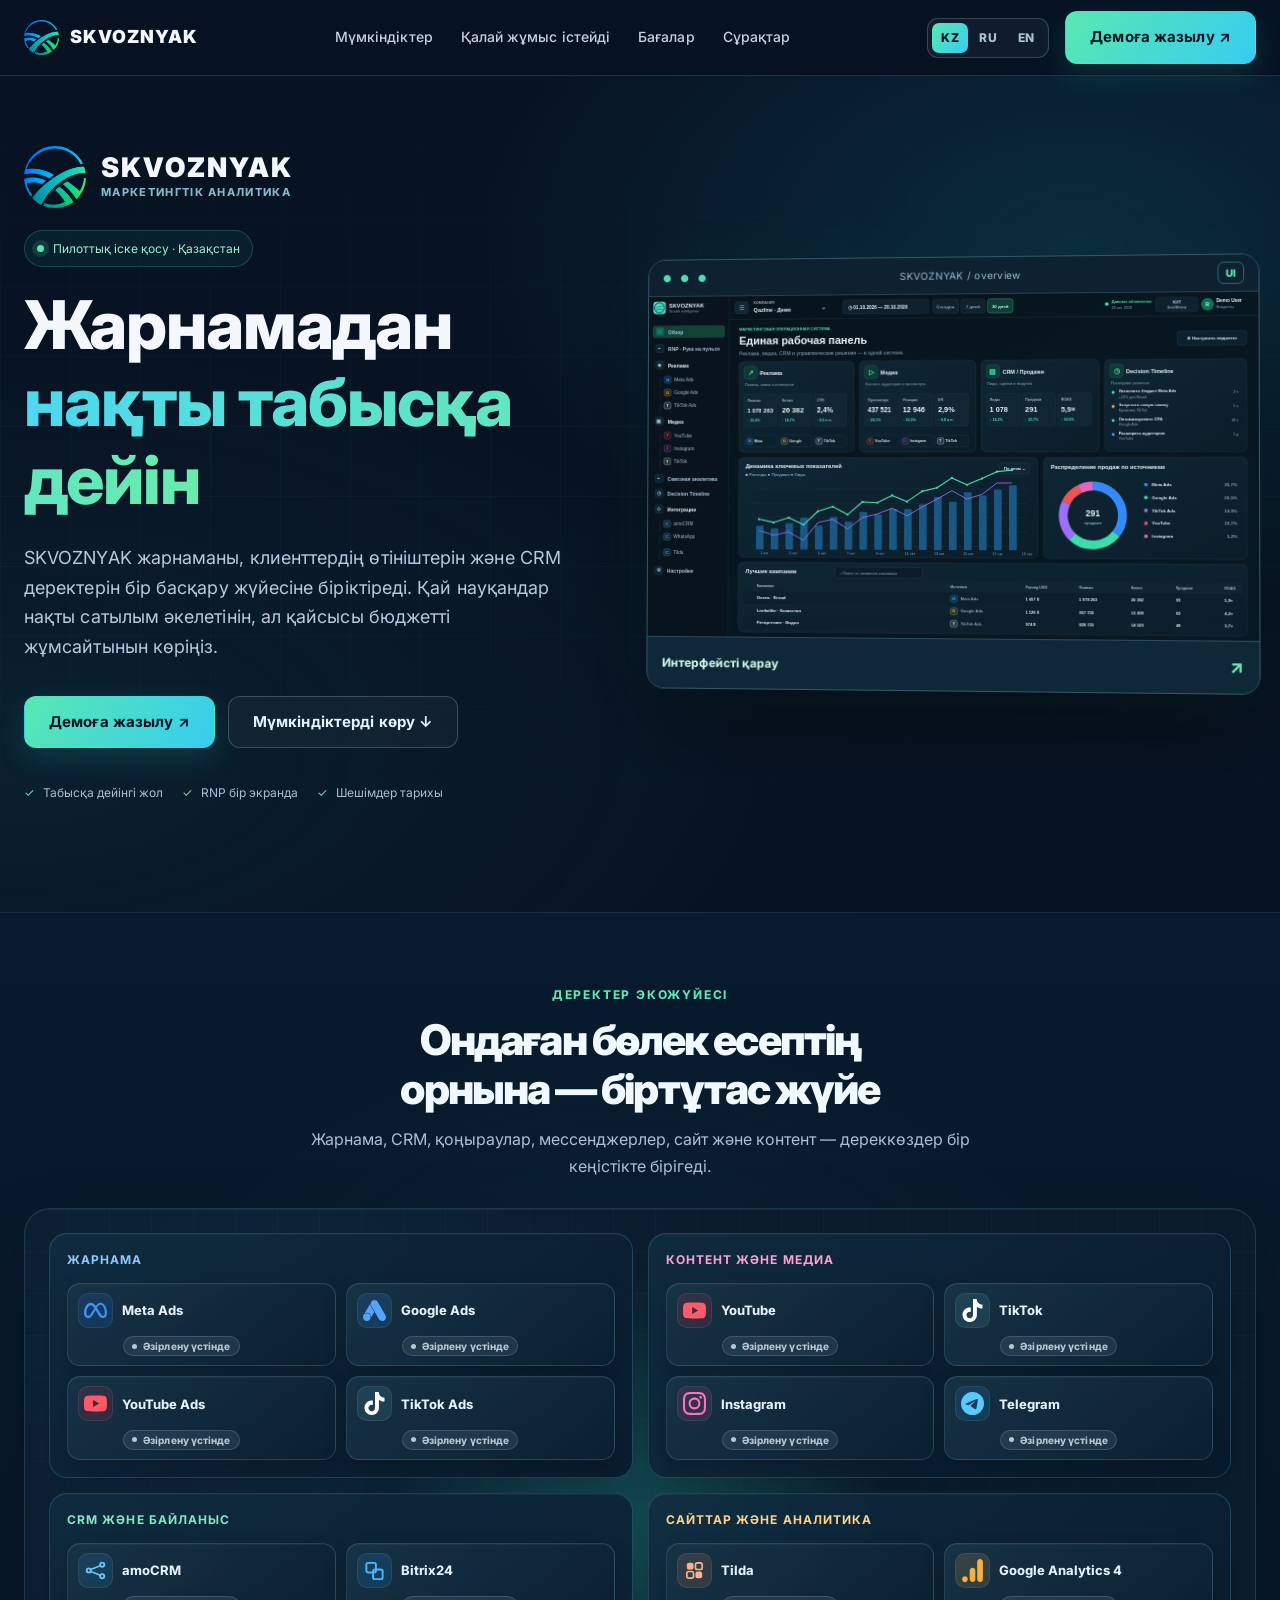
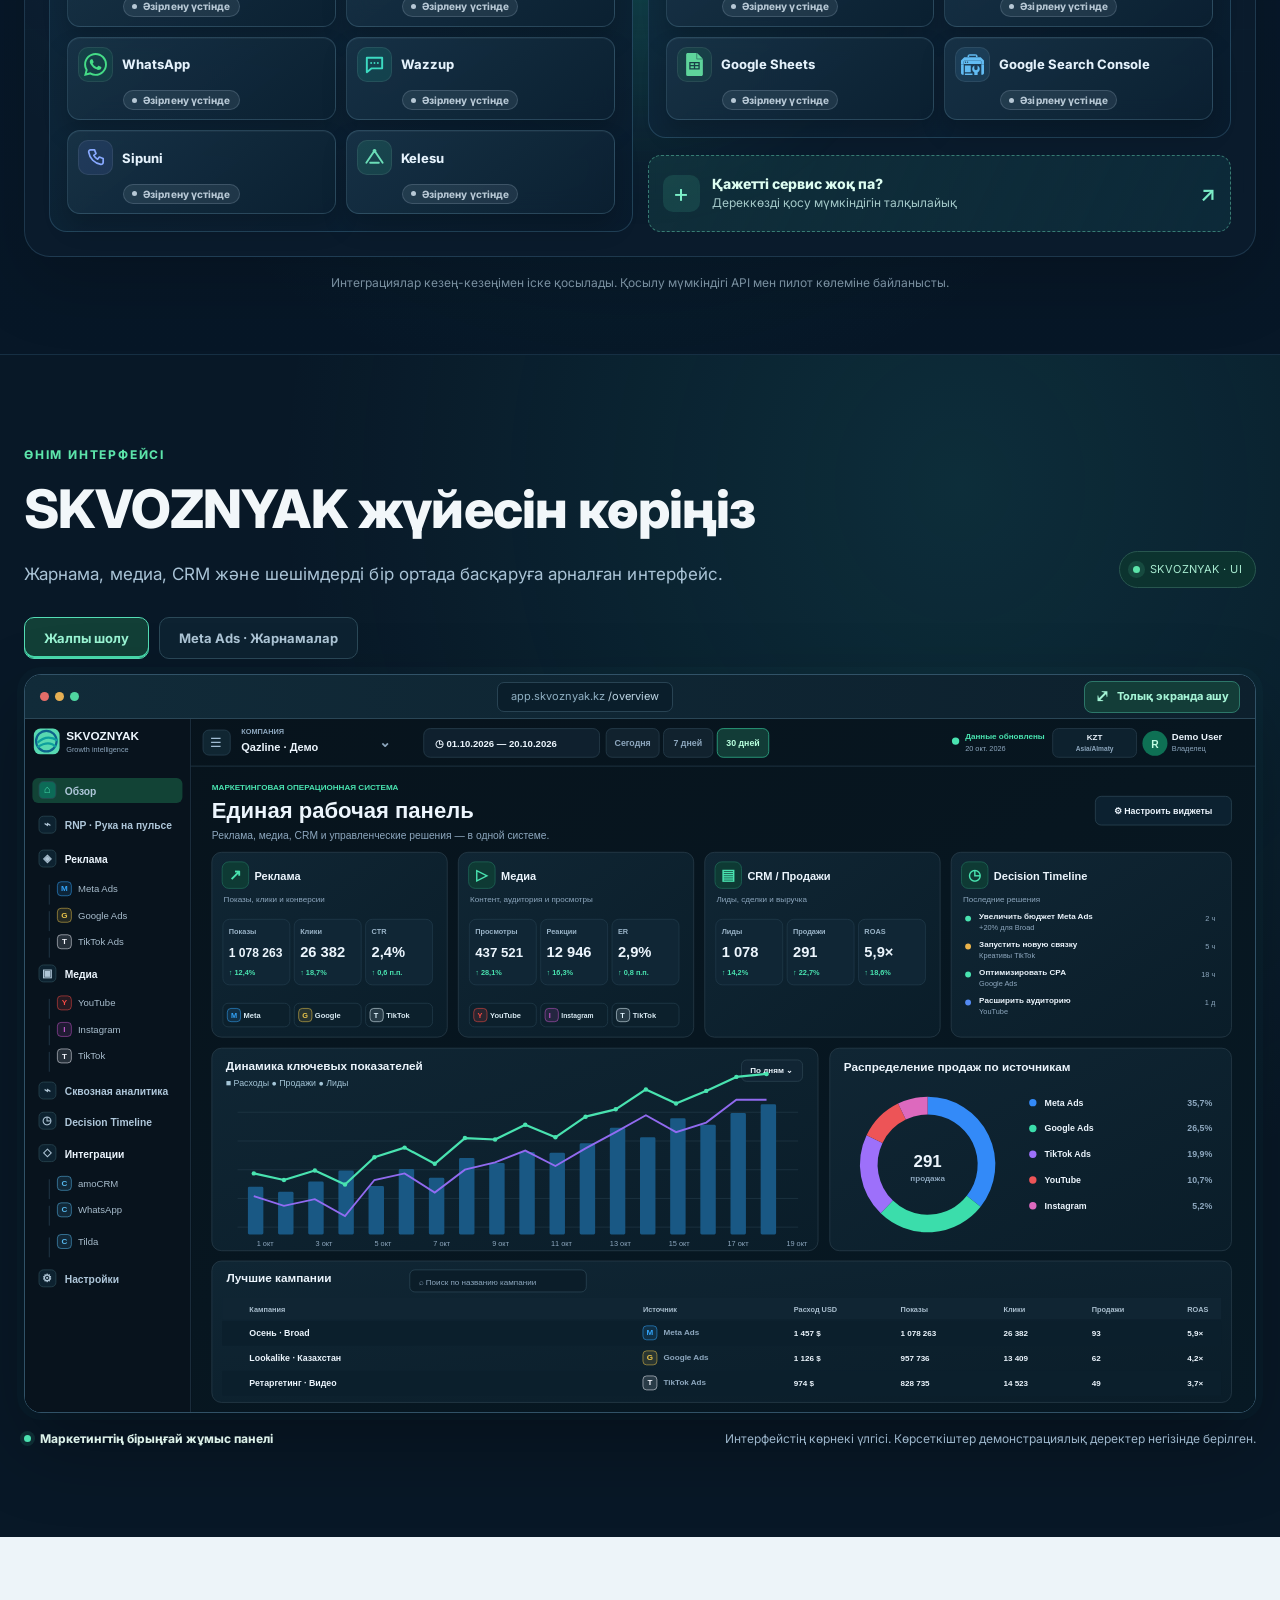
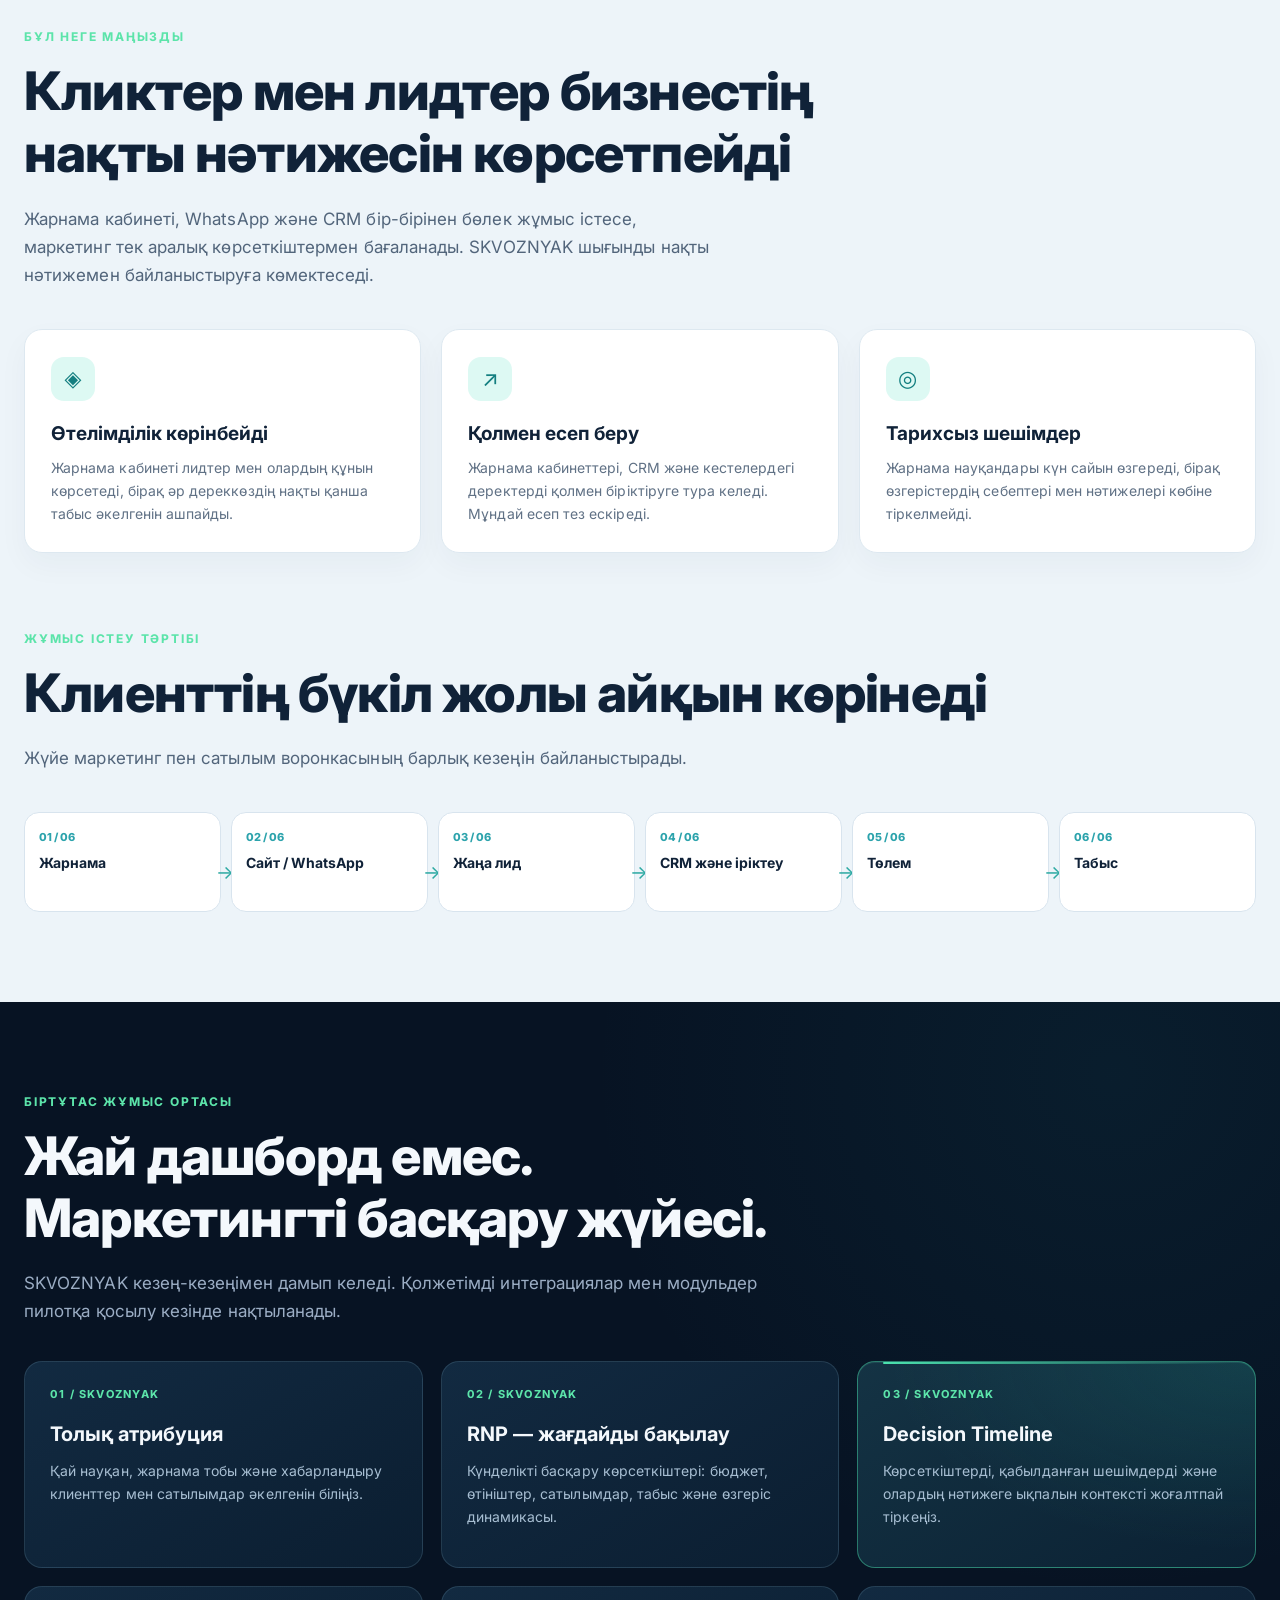
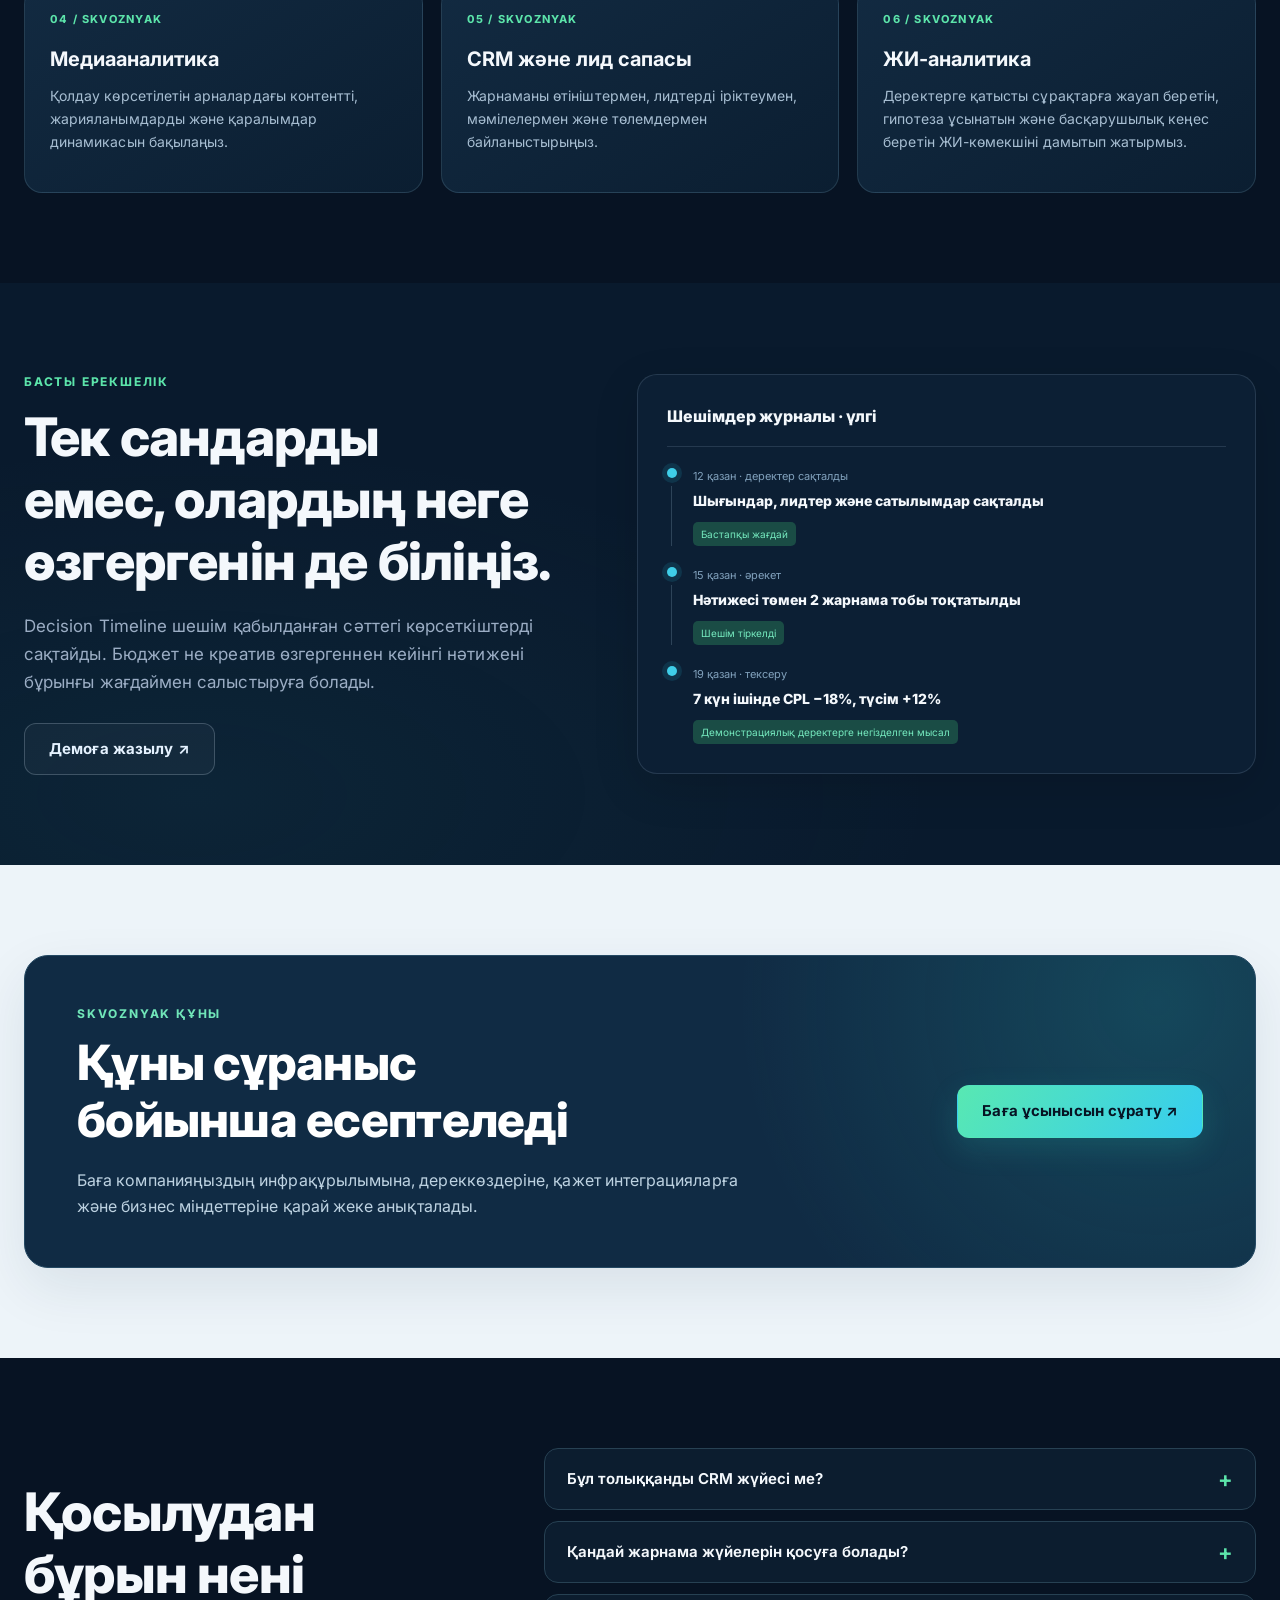
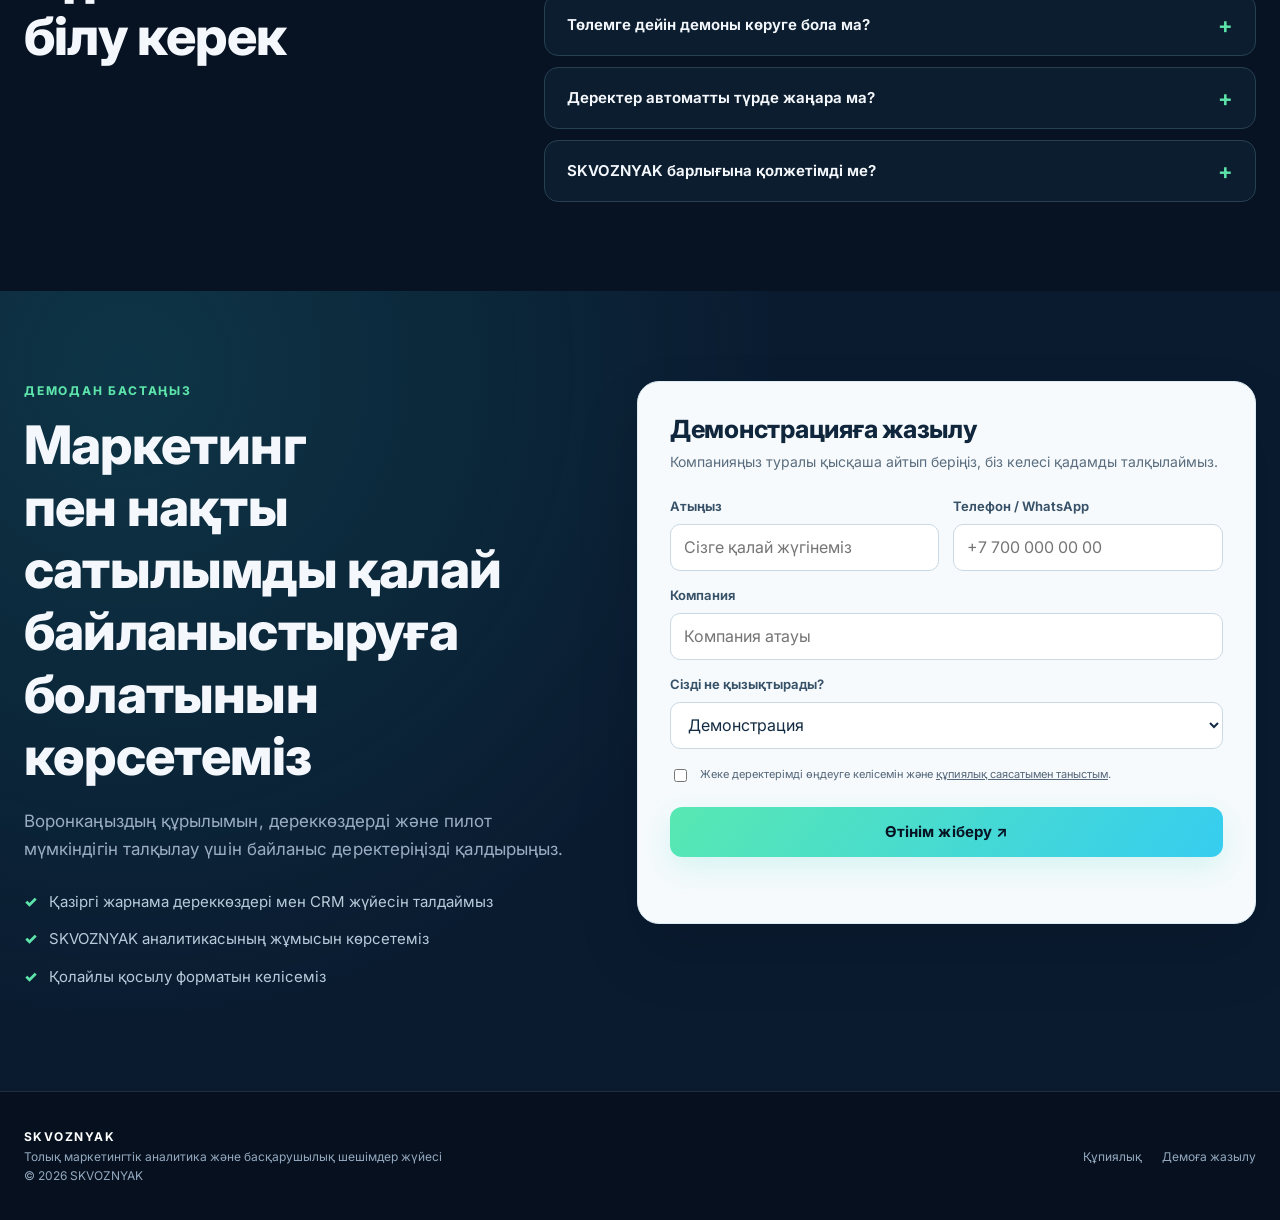
==== index.html @ aa612125 "fix: remove temporary pilot price placeholders" ====
<!doctype html>
<html lang="kk"><head><meta charset="utf-8"><meta name="viewport" content="width=device-width,initial-scale=1">
<meta name="theme-color" content="#071323"><meta name="description" content="SKVOZNYAK — жарнамадан нақты табысқа дейінгі толық маркетингтік аналитика, RNP және шешімдер тарихы."><meta name="robots" content="index,follow">
<title>SKVOZNYAK | Толық маркетингтік аналитика</title><link rel="canonical" href="https://skvoznyak.kz/">
<meta property="og:type" content="website"><meta property="og:title" content="SKVOZNYAK | Толық маркетингтік аналитика"><meta property="og:description" content="SKVOZNYAK — жарнамадан нақты табысқа дейінгі толық маркетингтік аналитика, RNP және шешімдер тарихы."><meta property="og:url" content="https://skvoznyak.kz/">
<meta property="og:image" content="https://skvoznyak.kz/assets/skvoznyak-logo.webp"><meta name="twitter:card" content="summary">
<link rel="alternate" hreflang="kk-KZ" href="https://skvoznyak.kz/"><link rel="alternate" hreflang="ru-KZ" href="https://skvoznyak.kz/ru/"><link rel="alternate" hreflang="en" href="https://skvoznyak.kz/en/"><link rel="alternate" hreflang="x-default" href="https://skvoznyak.kz/">
<link rel="icon" href="assets/favicon.svg" type="image/svg+xml"><link rel="stylesheet" href="assets/styles.css?v=20261022-site-audit-v1">
<link rel="stylesheet" href="assets/integrations.css?v=20261022-status-v1">

<script>if(/^(www\.)?skvoznyak\.com$/i.test(location.hostname)&&/^\/(?:index\.html)?$/.test(location.pathname)){location.replace("/en/"+location.search+location.hash)}</script>
</head><body>
<header class="topbar"><div class="container topbar-inner">
<a class="logo" href="/" aria-label="SKVOZNYAK"><span class="logo-mark" aria-hidden="true"></span><span>SKVOZNYAK</span></a>
<nav class="nav" id="site-nav" data-menu aria-label="Негізгі мәзір">
<a href="#features">Мүмкіндіктер</a><a href="#how">Қалай жұмыс істейді</a><a href="#pricing">Бағалар</a><a href="#faq">Сұрақтар</a>
</nav><div class="nav-right"><nav class="language-switch" aria-label="Тілді таңдау"><a class="locale-link is-active" href="https://skvoznyak.kz/" lang="kk" hreflang="kk" aria-current="page">KZ</a><a class="locale-link" href="https://skvoznyak.kz/ru/" lang="ru" hreflang="ru">RU</a><a class="locale-link" href="https://skvoznyak.kz/en/" lang="en" hreflang="en">EN</a></nav>
<a href="#contact" class="button button-primary">Демоға жазылу ↗</a>
<button class="mobile-menu-btn" data-menu-button aria-label="Menu" aria-expanded="false" aria-controls="site-nav">☰</button></div></div></header>
<main>
<section class="hero"><div class="container hero-grid">
<div><div class="hero-identity" aria-label="SKVOZNYAK"><span class="logo-mark hero-identity-mark" aria-hidden="true"></span><div class="hero-identity-copy"><span class="hero-identity-name">SKVOZNYAK</span><span class="hero-identity-subtitle">Маркетингтік аналитика</span></div></div><div class="hero-chip"><span class="pulse"></span>Пилоттық іске қосу · Қазақстан</div><h1>Жарнамадан<br><span class="gradient-text">нақты табысқа дейін</span></h1><p class="hero-desc">SKVOZNYAK жарнаманы, клиенттердің өтініштерін және CRM деректерін бір басқару жүйесіне біріктіреді. Қай науқандар нақты сатылым әкелетінін, ал қайсысы бюджетті жұмсайтынын көріңіз.</p>
<div class="hero-actions"><a href="#contact" class="button button-primary">Демоға жазылу ↗</a><a href="#features" class="button button-outline">Мүмкіндіктерді көру ↓</a></div>
<div class="hero-bullets"><span>Табысқа дейінгі жол</span><span>RNP бір экранда</span><span>Шешімдер тарихы</span></div><a class="hero-mobile-screen-link" href="#screens">Интерфейсті көру <span aria-hidden="true">↗</span></a></div>
<a class="hero-product-preview" href="#screens" aria-label="Интерфейсті қарау"><div class="hero-preview-top"><span class="hero-preview-dots" aria-hidden="true">● ● ●</span><span>SKVOZNYAK / overview</span><span class="hero-preview-badge">UI</span></div><img src="assets/showcase-overview.svg?v=20261021-header-spacing-3" alt="SKVOZNYAK — маркетинг аналитикасының жалпы шолу экраны" width="1672" height="941" decoding="async" fetchpriority="high"><div class="hero-preview-link">Интерфейсті қарау <span aria-hidden="true">↗</span></div></a></div></section>
<section class="integrations-section" aria-labelledby="integration-title">
<div class="container">
  <div class="integrations-heading"><div class="eyebrow">ДЕРЕКТЕР ЭКОЖҮЙЕСІ</div><h2 id="integration-title">Ондаған бөлек есептің орнына — біртұтас жүйе</h2><p>Жарнама, CRM, қоңыраулар, мессенджерлер, сайт және контент — дереккөздер бір кеңістікте бірігеді.</p></div>
  <div class="integrations-scene integrations-scene--grouped" data-integrations-scene>
    <div class="integrations-glow" aria-hidden="true"></div>
    
    <div class="integration-groups">
      <div class="integration-group" data-integration-group>
        <div class="integration-group__head"><h3>Жарнама</h3></div>
        <div class="integration-group__grid"><div class="integration-chip integration-chip--meta" data-integration-item><div class="integration-chip__inner"><span class="integration-chip__badge" aria-hidden="true"><svg class="integration-icon" viewBox="0 0 24 24" aria-hidden="true" focusable="false"><use href="/assets/integration-icons.svg#meta"></use></svg></span><span class="integration-chip__name">Meta Ads</span></div></div>
<div class="integration-chip integration-chip--googleads" data-integration-item><div class="integration-chip__inner"><span class="integration-chip__badge" aria-hidden="true"><svg class="integration-icon" viewBox="0 0 24 24" aria-hidden="true" focusable="false"><use href="/assets/integration-icons.svg#googleads"></use></svg></span><span class="integration-chip__name">Google Ads</span></div></div>
<div class="integration-chip integration-chip--youtubeads" data-integration-item><div class="integration-chip__inner"><span class="integration-chip__badge" aria-hidden="true"><svg class="integration-icon" viewBox="0 0 24 24" aria-hidden="true" focusable="false"><use href="/assets/integration-icons.svg#youtube"></use></svg></span><span class="integration-chip__name">YouTube Ads</span></div></div>
<div class="integration-chip integration-chip--tiktokads" data-integration-item><div class="integration-chip__inner"><span class="integration-chip__badge" aria-hidden="true"><svg class="integration-icon" viewBox="0 0 24 24" aria-hidden="true" focusable="false"><use href="/assets/integration-icons.svg#tiktok"></use></svg></span><span class="integration-chip__name">TikTok Ads</span></div></div></div>
      </div>
      <div class="integration-group" data-integration-group>
        <div class="integration-group__head"><h3>Контент және медиа</h3></div>
        <div class="integration-group__grid"><div class="integration-chip integration-chip--youtube" data-integration-item><div class="integration-chip__inner"><span class="integration-chip__badge" aria-hidden="true"><svg class="integration-icon" viewBox="0 0 24 24" aria-hidden="true" focusable="false"><use href="/assets/integration-icons.svg#youtube"></use></svg></span><span class="integration-chip__name">YouTube</span></div></div>
<div class="integration-chip integration-chip--tiktok" data-integration-item><div class="integration-chip__inner"><span class="integration-chip__badge" aria-hidden="true"><svg class="integration-icon" viewBox="0 0 24 24" aria-hidden="true" focusable="false"><use href="/assets/integration-icons.svg#tiktok"></use></svg></span><span class="integration-chip__name">TikTok</span></div></div>
<div class="integration-chip integration-chip--instagram" data-integration-item><div class="integration-chip__inner"><span class="integration-chip__badge" aria-hidden="true"><svg class="integration-icon" viewBox="0 0 24 24" aria-hidden="true" focusable="false"><use href="/assets/integration-icons.svg#instagram"></use></svg></span><span class="integration-chip__name">Instagram</span></div></div>
<div class="integration-chip integration-chip--telegram" data-integration-item><div class="integration-chip__inner"><span class="integration-chip__badge" aria-hidden="true"><svg class="integration-icon" viewBox="0 0 24 24" aria-hidden="true" focusable="false"><use href="/assets/integration-icons.svg#telegram"></use></svg></span><span class="integration-chip__name">Telegram</span></div></div></div>
      </div>
      <div class="integration-group" data-integration-group>
        <div class="integration-group__head"><h3>CRM және байланыс</h3></div>
        <div class="integration-group__grid"><div class="integration-chip integration-chip--amocrm" data-integration-item><div class="integration-chip__inner"><span class="integration-chip__badge" aria-hidden="true"><svg class="integration-icon integration-icon--generic" viewBox="0 0 24 24" aria-hidden="true" focusable="false"><circle cx="5" cy="12" r="2.2" stroke="currentColor" stroke-width="2"/><circle cx="19" cy="6" r="2.2" stroke="currentColor" stroke-width="2"/><circle cx="19" cy="18" r="2.2" stroke="currentColor" stroke-width="2"/><path d="M7 11L17 7 M7 13L17 17" stroke="currentColor" stroke-width="1.8"/></svg></span><span class="integration-chip__name">amoCRM</span></div></div>
<div class="integration-chip integration-chip--bitrix24" data-integration-item><div class="integration-chip__inner"><span class="integration-chip__badge" aria-hidden="true"><svg class="integration-icon integration-icon--generic" viewBox="0 0 24 24" aria-hidden="true" focusable="false"><rect x="3.5" y="4" width="10" height="10" rx="2" stroke="currentColor" stroke-width="2"/><rect x="10.5" y="11" width="10" height="10" rx="2" stroke="currentColor" stroke-width="2"/></svg></span><span class="integration-chip__name">Bitrix24</span></div></div>
<div class="integration-chip integration-chip--whatsapp" data-integration-item><div class="integration-chip__inner"><span class="integration-chip__badge" aria-hidden="true"><svg class="integration-icon" viewBox="0 0 24 24" aria-hidden="true" focusable="false"><use href="/assets/integration-icons.svg#whatsapp"></use></svg></span><span class="integration-chip__name">WhatsApp</span></div></div>
<div class="integration-chip integration-chip--wazzup" data-integration-item><div class="integration-chip__inner"><span class="integration-chip__badge" aria-hidden="true"><svg class="integration-icon integration-icon--generic" viewBox="0 0 24 24" aria-hidden="true" focusable="false"><path d="M4 5h16v11H9l-5 4v-4z" stroke="currentColor" stroke-width="2" stroke-linejoin="round"/><circle cx="8.5" cy="10.5" r="1" fill="currentColor"/><circle cx="12" cy="10.5" r="1" fill="currentColor"/><circle cx="15.5" cy="10.5" r="1" fill="currentColor"/></svg></span><span class="integration-chip__name">Wazzup</span></div></div>
<div class="integration-chip integration-chip--sipuni" data-integration-item><div class="integration-chip__inner"><span class="integration-chip__badge" aria-hidden="true"><svg class="integration-icon integration-icon--generic" viewBox="0 0 24 24" aria-hidden="true" focusable="false"><path d="M7 4h4l1.5 4-2.3 1.8a10 10 0 0 0 4 4l1.8-2.3 4 1.5v4c0 1.4-1 2.2-2.5 2.1A15 15 0 0 1 4.9 6.5C4.8 5 5.6 4 7 4z" stroke="currentColor" stroke-width="1.8" stroke-linejoin="round"/></svg></span><span class="integration-chip__name">Sipuni</span></div></div>
<div class="integration-chip integration-chip--kelesu" data-integration-item><div class="integration-chip__inner"><span class="integration-chip__badge" aria-hidden="true"><svg class="integration-icon integration-icon--generic" viewBox="0 0 24 24" aria-hidden="true" focusable="false"><path d="M3.5 17.5L12 5l8.5 12.5M7.5 17.5h9" stroke="currentColor" stroke-width="2" stroke-linecap="round"/><circle cx="12" cy="5" r="2" fill="currentColor"/></svg></span><span class="integration-chip__name">Kelesu</span></div></div></div>
      </div>
      <div class="integration-right-stack">
      <div class="integration-group" data-integration-group>
        <div class="integration-group__head"><h3>Сайттар және аналитика</h3></div>
        <div class="integration-group__grid"><div class="integration-chip integration-chip--tilda" data-integration-item><div class="integration-chip__inner"><span class="integration-chip__badge" aria-hidden="true"><svg class="integration-icon integration-icon--generic" viewBox="0 0 24 24" aria-hidden="true" focusable="false"><rect x="4" y="4" width="7" height="7" rx="2" fill="currentColor"/><rect x="13" y="4" width="7" height="7" rx="2" stroke="currentColor" stroke-width="1.7"/><rect x="4" y="13" width="7" height="7" rx="2" stroke="currentColor" stroke-width="1.7"/><rect x="13" y="13" width="7" height="7" rx="2" fill="currentColor"/></svg></span><span class="integration-chip__name">Tilda</span></div></div>
<div class="integration-chip integration-chip--googleanalytics" data-integration-item><div class="integration-chip__inner"><span class="integration-chip__badge" aria-hidden="true"><svg class="integration-icon" viewBox="0 0 24 24" aria-hidden="true" focusable="false"><use href="/assets/integration-icons.svg#googleanalytics"></use></svg></span><span class="integration-chip__name">Google Analytics 4</span></div></div>
<div class="integration-chip integration-chip--googlesheets" data-integration-item><div class="integration-chip__inner"><span class="integration-chip__badge" aria-hidden="true"><svg class="integration-icon" viewBox="0 0 24 24" aria-hidden="true" focusable="false"><use href="/assets/integration-icons.svg#googlesheets"></use></svg></span><span class="integration-chip__name">Google Sheets</span></div></div>
<div class="integration-chip integration-chip--googlesearchconsole" data-integration-item><div class="integration-chip__inner"><span class="integration-chip__badge" aria-hidden="true"><svg class="integration-icon" viewBox="0 0 24 24" aria-hidden="true" focusable="false"><use href="/assets/integration-icons.svg#googlesearchconsole"></use></svg></span><span class="integration-chip__name">Google Search Console</span></div></div>
</div>
      </div>
      <a class="integration-request" href="#contact" aria-label="Қажетті сервис жоқ па? Дереккөзді қосу мүмкіндігін талқылайық">
  <span class="integration-request__plus" aria-hidden="true">+</span>
  <span class="integration-request__copy"><strong>Қажетті сервис жоқ па?</strong><small>Дереккөзді қосу мүмкіндігін талқылайық</small></span>
  <span class="integration-request__arrow" aria-hidden="true">↗</span>
</a>
    </div>
    </div>
  </div>
  <p class="integrations-footnote">Интеграциялар кезең-кезеңімен іске қосылады. Қосылу мүмкіндігі API мен пилот көлеміне байланысты.</p>
</div></section>
<section class="section product-showcase" id="screens"><div class="container">
<div class="showcase-heading"><div><div class="eyebrow">Өнім интерфейсі</div><h2>SKVOZNYAK жүйесін көріңіз</h2><p class="section-lead">Жарнама, медиа, CRM және шешімдерді бір ортада басқаруға арналған интерфейс.</p></div><div class="showcase-pill"><span class="pulse"></span> SKVOZNYAK · UI</div></div>
<div class="screen-switcher" role="tablist" aria-label="Өнім интерфейсі">
<button type="button" class="screen-tab is-active" role="tab" id="screen-overview-tab" aria-controls="screen-panel" aria-selected="true" data-screen-tab="overview" data-caption="Маркетингтің бірыңғай жұмыс панелі" data-url="/overview">Жалпы шолу</button>
<button type="button" class="screen-tab" role="tab" id="screen-ads-tab" aria-controls="screen-panel" aria-selected="false" tabindex="-1" data-screen-tab="ads" data-caption="Жарнамалардың толық аналитикасы" data-url="/marketing/meta-ads">Meta Ads · Жарнамалар</button>
</div>
<div class="screen-stage" id="screen-panel" role="tabpanel" aria-labelledby="screen-overview-tab" data-screen-panel>
<div class="screen-browser-bar"><div class="screen-dots" aria-hidden="true"><i></i><i></i><i></i></div><div class="screen-browser-url">app.skvoznyak.kz <span data-screen-route>/overview</span></div><button type="button" class="screen-zoom" data-screen-open aria-label="Толық экранда ашу" title="Толық экранда ашу"><span aria-hidden="true">⤢</span> <span>Толық экранда ашу</span></button></div>
<!-- TODO(real screenshot): replace the two SVG interface mockups in src/data-overview-src/data-ads-src with approved .webp exports; update the dialog image too. Keep the visible demonstration-data caption until using verified, permissioned data. -->
<img class="screen-image" data-screen-image src="assets/showcase-overview.svg?v=20261021-header-spacing-3" data-overview-src="assets/showcase-overview.svg?v=20261021-header-spacing-3" data-ads-src="assets/showcase-meta-ads.svg?v=20261021-header-spacing-3" data-alt-overview="Маркетингтің бірыңғай жұмыс панелі" data-alt-ads="Жарнамалардың толық аналитикасы" alt="Маркетингтің бірыңғай жұмыс панелі" loading="lazy" decoding="async" width="1672" height="941">
</div><div class="screen-description"><div><span class="screen-caption-dot" aria-hidden="true"></span><span data-screen-caption>Маркетингтің бірыңғай жұмыс панелі</span></div><span>Интерфейстің көрнекі үлгісі. Көрсеткіштер демонстрациялық деректер негізінде берілген.</span></div>
</div></section>
<dialog class="screen-dialog" data-screen-dialog aria-label="Өнім интерфейсі"><div class="screen-dialog-head"><strong>SKVOZNYAK</strong><button class="screen-dialog-close" data-screen-close type="button" aria-label="Толық экранда ашу">✕</button></div><div class="screen-dialog-scroll"><img data-screen-dialog-image src="assets/showcase-overview.svg?v=20261021-header-spacing-3" alt="Маркетингтің бірыңғай жұмыс панелі" width="1672" height="941"></div></dialog>
<section class="section section-light" id="how"><div class="container"><div class="eyebrow">Бұл неге маңызды</div><h2>Кликтер мен лидтер бизнестің нақты нәтижесін көрсетпейді</h2><p class="section-lead">Жарнама кабинеті, WhatsApp және CRM бір-бірінен бөлек жұмыс істесе, маркетинг тек аралық көрсеткіштермен бағаланады. SKVOZNYAK шығынды нақты нәтижемен байланыстыруға көмектеседі.</p>
<div class="problem-grid"><article class="problem-card"><div class="icon-bubble" aria-hidden="true">◈</div><h3>Өтелімділік көрінбейді</h3><p>Жарнама кабинеті лидтер мен олардың құнын көрсетеді, бірақ әр дереккөздің нақты қанша табыс әкелгенін ашпайды.</p></article><article class="problem-card"><div class="icon-bubble" aria-hidden="true">↗</div><h3>Қолмен есеп беру</h3><p>Жарнама кабинеттері, CRM және кестелердегі деректерді қолмен біріктіруге тура келеді. Мұндай есеп тез ескіреді.</p></article><article class="problem-card"><div class="icon-bubble" aria-hidden="true">◎</div><h3>Тарихсыз шешімдер</h3><p>Жарнама науқандары күн сайын өзгереді, бірақ өзгерістердің себептері мен нәтижелері көбіне тіркелмейді.</p></article></div><div class="how-divider" aria-hidden="true"></div><div class="eyebrow">Жұмыс істеу тәртібі</div><h2>Клиенттің бүкіл жолы айқын көрінеді</h2><p class="section-lead">Жүйе маркетинг пен сатылым воронкасының барлық кезеңін байланыстырады.</p><div class="flow"><div class="flow-step"><div class="number">01 / 06</div><strong>Жарнама</strong></div><div class="flow-step"><div class="number">02 / 06</div><strong>Сайт / WhatsApp</strong></div><div class="flow-step"><div class="number">03 / 06</div><strong>Жаңа лид</strong></div><div class="flow-step"><div class="number">04 / 06</div><strong>CRM және іріктеу</strong></div><div class="flow-step"><div class="number">05 / 06</div><strong>Төлем</strong></div><div class="flow-step"><div class="number">06 / 06</div><strong>Табыс</strong></div></div></div></section>
<section class="section section-features" id="features"><div class="container"><div class="features-header"><div class="eyebrow">Біртұтас жұмыс ортасы</div><h2>Жай дашборд емес. Маркетингті басқару жүйесі.</h2><p class="section-lead">SKVOZNYAK кезең-кезеңімен дамып келеді. Қолжетімді интеграциялар мен модульдер пилотқа қосылу кезінде нақтыланады.</p>
</div>
<div class="features-grid"><article class="feature-card"><div class="num">01 / SKVOZNYAK</div><h3>Толық атрибуция</h3><p>Қай науқан, жарнама тобы және хабарландыру клиенттер мен сатылымдар әкелгенін біліңіз.</p></article><article class="feature-card"><div class="num">02 / SKVOZNYAK</div><h3>RNP — жағдайды бақылау</h3><p>Күнделікті басқару көрсеткіштері: бюджет, өтініштер, сатылымдар, табыс және өзгеріс динамикасы.</p></article><article class="feature-card feature-highlight"><div class="num">03 / SKVOZNYAK</div><h3>Decision Timeline</h3><p>Көрсеткіштерді, қабылданған шешімдерді және олардың нәтижеге ықпалын контексті жоғалтпай тіркеңіз.</p></article><article class="feature-card"><div class="num">04 / SKVOZNYAK</div><h3>Медиааналитика</h3><p>Қолдау көрсетілетін арналардағы контентті, жарияланымдарды және қаралымдар динамикасын бақылаңыз.</p></article><article class="feature-card"><div class="num">05 / SKVOZNYAK</div><h3>CRM және лид сапасы</h3><p>Жарнаманы өтініштермен, лидтерді іріктеумен, мәмілелермен және төлемдермен байланыстырыңыз.</p></article><article class="feature-card"><div class="num">06 / SKVOZNYAK</div><h3>ЖИ-аналитика</h3><p>Деректерге қатысты сұрақтарға жауап беретін, гипотеза ұсынатын және басқарушылық кеңес беретін ЖИ-көмекшіні дамытып жатырмыз.</p></article></div></div></section>
<section class="section section-decision"><div class="container decision"><div class="decision-intro"><div class="eyebrow">Басты ерекшелік</div><h2>Тек сандарды емес, олардың неге өзгергенін де біліңіз.</h2><p class="section-lead">Decision Timeline шешім қабылданған сәттегі көрсеткіштерді сақтайды. Бюджет не креатив өзгергеннен кейінгі нәтижені бұрынғы жағдаймен салыстыруға болады.</p><a class="button button-outline" href="#contact">Демоға жазылу ↗</a></div>
<div class="timeline"><div class="timeline-top">Шешімдер журналы · үлгі</div><div class="timeline-event"><div class="timeline-track"><span class="timeline-dot"></span><span class="timeline-line"></span></div><div><div class="timeline-date">12 қазан · деректер сақталды</div><div class="timeline-title">Шығындар, лидтер және сатылымдар сақталды</div><div class="timeline-label">Бастапқы жағдай</div></div></div><div class="timeline-event"><div class="timeline-track"><span class="timeline-dot"></span><span class="timeline-line"></span></div><div><div class="timeline-date">15 қазан · әрекет</div><div class="timeline-title">Нәтижесі төмен 2 жарнама тобы тоқтатылды</div><div class="timeline-label">Шешім тіркелді</div></div></div><div class="timeline-event"><div class="timeline-track"><span class="timeline-dot"></span><span class="timeline-line"></span></div><div><div class="timeline-date">19 қазан · тексеру</div><div class="timeline-title">7 күн ішінде CPL −18%, түсім +12%</div><div class="timeline-label">Демонстрациялық деректерге негізделген мысал</div></div></div></div></div></section>
<!-- Feature flag: remove hidden only after replacing [placeholders] with verified, permissioned pilot results. -->
<section class="section pilot-cases-section" id="cases" data-feature="pilot-cases" hidden>
<div class="container"><div class="eyebrow">КЕЙСТЕР МЕН НӘТИЖЕЛЕР</div><h2>Кейстер / Пилот нәтижелері</h2><p class="section-lead">Бұл бөлім нақты пилот нәтижелері расталғаннан кейін жарияланады.</p>
<div class="pilot-cases-grid"><article class="pilot-case"><h3>[Клиент атауы]</h3><dl><div><dt>Міндет</dt><dd>[Міндет]</dd></div><div><dt>Бұрын</dt><dd>[Бұрынғы нәтиже]</dd></div><div><dt>Кейін</dt><dd>[Кейінгі нәтиже]</dd></div></dl></article><article class="pilot-case"><h3>[Клиент атауы]</h3><dl><div><dt>Міндет</dt><dd>[Міндет]</dd></div><div><dt>Бұрын</dt><dd>[Бұрынғы нәтиже]</dd></div><div><dt>Кейін</dt><dd>[Кейінгі нәтиже]</dd></div></dl></article></div></div></section>
<section class="section section-light" id="pricing"><div class="container"><div class="quote-panel">
<div class="quote-copy"><div class="eyebrow">SKVOZNYAK құны</div><h2>Құны сұраныс бойынша есептеледі</h2><p>Баға компанияңыздың инфрақұрылымына, дереккөздеріне, қажет интеграцияларға және бизнес міндеттеріне қарай жеке анықталады.</p></div>
<a href="#contact" class="button button-primary">Баға ұсынысын сұрату ↗</a>
</div></div></section>
<section class="section section-faq" id="faq"><div class="container faq-layout"><div class="faq-heading"><div class="eyebrow">Жиі қойылатын сұрақтар</div><h2>Қосылудан бұрын нені білу керек</h2></div><div class="faq-list"><details><summary>Бұл толыққанды CRM жүйесі ме?</summary><p>SKVOZNYAK маркетингті талдау және басқару жүйесі ретінде жасалып жатыр. CRM интеграциялары мен қосымша CRM модульдері бөлек талқыланады.</p></details><details><summary>Қандай жарнама жүйелерін қосуға болады?</summary><p>Архитектура Meta, Google, TikTok және басқа дереккөздерді қарастырады. Нақты қосылу мүмкіндігі аккаунт пен API рұқсаттары тексерілгеннен кейін расталады.</p></details><details><summary>Төлемге дейін демоны көруге бола ма?</summary><p>Иә. Интерфейс пен аналитика сценарийлерін үлгі деректер арқылы көрсетіп, содан кейін пилот көлемін анықтаймыз.</p></details><details><summary>Деректер автоматты түрде жаңара ма?</summary><p>Қолдау көрсетілетін API арқылы деректер автоматты жаңара алады. Жаңару жиілігі мен тарихи деректер көлемі дереккөзге және интеграция баптауларына байланысты.</p></details><details><summary>SKVOZNYAK барлығына қолжетімді ме?</summary><p>Өнім пилоттық әзірлеу кезеңінде. Функциялар біртіндеп енгізіледі, ал іске қосылатын мүмкіндіктер тізімі қосылу кезінде келісіліп бекітіледі.</p></details></div></div></section>
<section class="section cta-section" id="contact"><div class="container cta-grid"><div class="cta-intro"><div class="eyebrow">Демодан бастаңыз</div><h2>Маркетинг пен нақты сатылымды қалай байланыстыруға болатынын көрсетеміз</h2><p class="section-lead">Воронкаңыздың құрылымын, дереккөздерді және пилот мүмкіндігін талқылау үшін байланыс деректеріңізді қалдырыңыз.</p><ul class="cta-points"><li>Қазіргі жарнама дереккөздері мен CRM жүйесін талдаймыз</li><li>SKVOZNYAK аналитикасының жұмысын көрсетеміз</li><li>Қолайлы қосылу форматын келісеміз</li></ul>
</div>
<form class="lead-form" data-lead-form><h3>Демонстрацияға жазылу</h3><p>Компанияңыз туралы қысқаша айтып беріңіз, біз келесі қадамды талқылаймыз.</p><div class="form-grid">
<div class="field"><label for="lead-name">Атыңыз</label><input id="lead-name" name="name" type="text" autocomplete="name" maxlength="120" placeholder="Сізге қалай жүгінеміз" required></div>
<div class="field"><label for="lead-phone">Телефон / WhatsApp</label><input id="lead-phone" name="phone" type="tel" autocomplete="tel" inputmode="tel" maxlength="25" placeholder="+7 700 000 00 00" required></div>
<div class="field full"><label for="lead-company">Компания</label><input id="lead-company" name="company" type="text" maxlength="120" placeholder="Компания атауы"></div>
<div class="field full"><label for="lead-interest">Сізді не қызықтырады?</label><select id="lead-interest" name="interest"><option value="demo">Демонстрация</option><option value="pilot">Пилоттық қосылу</option><option value="consultation">Кеңес алу</option></select></div>
<div class="honeypot" aria-hidden="true"><label>Website <input name="website" type="text" tabindex="-1" aria-hidden="true" autocomplete="off"></label></div>
</div><label class="form-consent"><input type="checkbox" name="consent" required> <span>Жеке деректерімді өңдеуге келісемін және <a href="/privacy/" target="_blank" rel="noopener">құпиялық саясатымен таныстым</a>.</span></label>
<button class="button button-primary submit-button" type="submit">Өтінім жіберу ↗</button><div class="form-message" role="status" aria-live="polite" data-form-status></div></form>
</div></section></main>
<footer class="footer"><div class="container footer-inner"><div><strong style="color:#fff;letter-spacing:.12em">SKVOZNYAK</strong><div>Толық маркетингтік аналитика және басқарушылық шешімдер жүйесі</div><div>© <span data-year>2026</span> SKVOZNYAK</div></div><div class="footer-links"><a href="/privacy/">Құпиялық</a><a href="#contact">Демоға жазылу</a></div></div></footer>
<script src="assets/site.js?v=20261021-scroll-reveal-5" defer></script>
<script src="assets/integration-statuses.js?v=20261022-status-v1" defer></script>
<script src="assets/integrations.js?v=20261022-status-v1" defer></script>
</body></html>
---- assets/styles.css ----
@import url("https://fonts.googleapis.com/css2?family=Inter:wght@400;500;600;700;800&display=swap");
:root{--bg:#071323;--bg2:#0b1b2d;--navy:#0b1b30;--white:#f4f8fc;--muted:#9badc4;--cyan:#35c6ef;--green:#5ce4aa;--line:rgba(181,210,236,.15);--card:#0e2035;--max:1180px}
*{box-sizing:border-box}html{scroll-behavior:smooth}body{margin:0;background:var(--bg);color:var(--white);font-family:Inter,ui-sans-serif,system-ui,-apple-system,"Segoe UI",Arial,sans-serif;font-optical-sizing:auto;font-kerning:normal;line-height:1.6;-webkit-font-smoothing:antialiased}a{color:inherit;text-decoration:none}button,input,select{font:inherit}button{cursor:pointer}img{max-width:100%}::selection{background:#1ca9c7;color:#fff}.container{width:min(var(--max),calc(100% - 48px));margin-inline:auto}.muted{color:var(--muted)}.mono{font-variant-numeric:tabular-nums}.eyebrow{font-size:12px;text-transform:uppercase;letter-spacing:.15em;font-weight:850;color:var(--green)}.section{padding:105px 0}.section-light{background:#edf4f9;color:#102238}.section-light .muted{color:#53667e}.section h2{font-size:clamp(33px,4.15vw,54px);letter-spacing:-.015em;line-height:1.17;margin:14px 0 20px;max-width:840px}.section-lead{max-width:690px;font-size:17px;color:var(--muted);margin:0 0 40px}.section-light .section-lead{color:#52657b}.topbar{position:sticky;top:0;z-index:50;background:rgba(7,19,35,.87);border-bottom:1px solid var(--line);backdrop-filter:blur(22px)}.topbar-inner{height:75px;display:flex;align-items:center;justify-content:space-between;gap:24px}.logo{display:inline-flex;align-items:center;gap:11px;font-size:18px;font-weight:900;letter-spacing:.055em}.logo-icon{width:37px;height:37px;border-radius:12px;background:#fff;padding:5px;object-fit:contain}.nav{display:flex;align-items:center;gap:28px}.nav a{font-size:13px;color:#c4d1e0;transition:color .2s}.nav a:hover{color:#fff}.nav-right{display:flex;align-items:center;gap:16px}.lang{font-size:12px;color:#c5d7e8;border:1px solid var(--line);padding:6px 10px;border-radius:8px}.button{display:inline-flex;align-items:center;justify-content:center;gap:9px;border-radius:12px;font-size:15px;font-weight:700;letter-spacing:.008em;line-height:1.35;padding:15px 24px;border:1px solid transparent;transition:transform .2s,background .2s,box-shadow .2s;white-space:nowrap}.button:hover{transform:translateY(-2px)}.button-primary{color:#061323;background:linear-gradient(125deg,#58e8b2,#36cdf0);box-shadow:0 10px 30px rgba(43,213,193,.16)}.button-primary:hover{box-shadow:0 16px 34px rgba(43,213,193,.24)}.button-outline{color:#e5f2ff;background:rgba(255,255,255,.035);border-color:rgba(215,233,248,.22)}.button-dark{background:#102b44;color:#fff}.mobile-menu-btn{display:none;color:#fff;background:transparent;border:1px solid var(--line);border-radius:10px;padding:10px}.hero{position:relative;overflow:hidden;padding:96px 0 110px;background:radial-gradient(ellipse at 84% 20%,rgba(20,134,158,.21),transparent 39%),radial-gradient(ellipse at 2% 80%,rgba(34,116,130,.13),transparent 42%),var(--bg)}.hero::after{content:"";position:absolute;inset:0;pointer-events:none;background-image:linear-gradient(to right,rgba(122,183,228,.045) 1px,transparent 1px),linear-gradient(to bottom,rgba(122,183,228,.045) 1px,transparent 1px);background-size:70px 70px;mask-image:linear-gradient(to bottom,transparent,#000 45%,transparent)}.hero-grid{position:relative;z-index:1;display:grid;grid-template-columns:.99fr 1.01fr;gap:44px;align-items:center}.hero h1{font-size:clamp(42px,5.25vw,70px);letter-spacing:-.016em;line-height:1.15;margin:19px 0 25px;font-weight:800}.gradient-text{background:linear-gradient(90deg,#4cd8f0,#6aebad);color:transparent;background-clip:text}.hero-desc{font-size:18px;color:#b8c9dd;max-width:550px}.hero-actions{display:flex;gap:13px;flex-wrap:wrap;margin-top:34px}.hero-bullets{display:flex;flex-wrap:wrap;gap:19px;margin-top:35px;font-size:12px;color:#a9bfd1}.hero-bullets span::before{content:"✓";margin-right:8px;color:#63e1b1}.hero-chip{display:inline-flex;align-items:center;gap:9px;border:1px solid rgba(57,208,184,.25);background:rgba(30,187,169,.08);padding:8px 12px;border-radius:100px;font-size:12px;color:#a0efcf}.pulse{width:7px;height:7px;background:var(--green);border-radius:50%;box-shadow:0 0 0 5px rgba(92,228,170,.13)}.dashboard{position:relative;border:1px solid #2b4560;border-radius:22px;background:#081628;box-shadow:0 42px 95px rgba(0,0,0,.40);overflow:hidden;transform:perspective(1400px) rotateY(-4deg) rotateX(1deg)}.dash-top{display:flex;align-items:center;justify-content:space-between;padding:16px 19px;border-bottom:1px solid var(--line);background:#0e2237}.dash-title{font-weight:850;font-size:14px;display:flex;align-items:center;gap:9px}.dash-brand{width:21px;height:21px;background:linear-gradient(130deg,var(--cyan),var(--green));border-radius:7px;display:inline-grid;place-items:center;color:#051323;font-weight:950}.dash-demo{background:#20364a;border-radius:6px;padding:4px 7px;color:#c0d2df;font-size:10px;text-transform:uppercase;letter-spacing:.09em}.dash-body{padding:19px}.dash-stats{display:grid;grid-template-columns:repeat(3,1fr);gap:9px}.stat{border:1px solid var(--line);border-radius:12px;background:#10273c;padding:13px}.stat .label{font-size:10px;color:#94abc2}.stat .value{font-weight:850;font-size:clamp(17px,1.8vw,24px);letter-spacing:-.04em;margin-top:5px;white-space:nowrap}.stat .growth{font-size:10px;color:#65e0aa;margin-top:5px}.dash-chart{margin-top:12px;border:1px solid var(--line);border-radius:13px;padding:17px 17px 11px;background:#0d2033}.chart-header{display:flex;justify-content:space-between;font-size:11px;color:#a8bed1}.legend{color:var(--green)}.chart-svg{width:100%;height:auto;display:block;margin-top:6px}.dash-bottom{display:grid;grid-template-columns:1fr 1fr;gap:11px;margin-top:12px}.dash-mini{background:#10273c;border:1px solid var(--line);padding:13px;border-radius:11px;font-size:11px}.dash-mini strong{display:block;color:#d2e2ee;margin-bottom:8px}.progress{height:6px;border-radius:4px;background:#24405a;overflow:hidden}.progress span{display:block;height:100%;border-radius:4px;background:linear-gradient(90deg,#39ccec,#6ee6b5)}.logo-strip{background:#0a1a2c;border-block:1px solid var(--line);padding:23px 0}.strip-inner{display:flex;gap:28px;align-items:center;justify-content:space-between;flex-wrap:wrap;color:#afc3d8;font-size:13px}.strip-inner b{color:#ecf8ff;font-size:15px}.flow{display:grid;grid-template-columns:repeat(6,1fr);gap:10px;margin-top:36px}.flow-step{background:#fff;border:1px solid #d8e4ee;padding:16px 15px;border-radius:15px;position:relative;min-height:94px}.flow-step .number{color:#2ca3ac;font-weight:800;font-size:11px;margin-bottom:7px}.flow-step strong{display:block;font-size:14px}.flow-step:not(:last-child)::after{content:"→";color:#2eaaa3;position:absolute;right:-14px;top:45%;z-index:2;font-size:19px}.problem-grid{display:grid;grid-template-columns:repeat(3,1fr);gap:17px}.problem-card{background:#fff;border:1px solid #dde8f0;border-radius:18px;padding:27px;box-shadow:0 12px 30px rgba(12,48,67,.04)}.icon-bubble{width:44px;height:44px;border-radius:13px;background:#ddf9f3;color:#147f80;display:grid;place-items:center;font-size:22px}.problem-card h3{margin:22px 0 10px;font-size:19px;letter-spacing:0}.problem-card p{margin:0;color:#607185;font-size:14px}.features-grid{display:grid;grid-template-columns:repeat(3,1fr);gap:16px}.feature-card{background:linear-gradient(145deg,#112940,#0a1c30);border:1px solid var(--line);border-radius:20px;padding:27px;min-height:235px}.feature-card .num{font-weight:800;color:var(--green);font-size:12px;letter-spacing:.1em}.feature-card h3{font-size:21px;letter-spacing:0;margin:24px 0 12px}.feature-card p{color:#a7bed2;font-size:14px;margin:0}.feature-card.feature-wide{grid-column:span 2;background:radial-gradient(circle at 90% 10%,rgba(40,191,201,.13),transparent 55%),#10273d}.decision{display:grid;grid-template-columns:1fr 1fr;gap:38px;align-items:center}.timeline{background:#0c1f34;border:1px solid var(--line);border-radius:20px;padding:25px}.timeline-top{font-weight:800;border-bottom:1px solid var(--line);padding-bottom:16px}.timeline-event{display:flex;gap:16px;padding-top:21px}.timeline-track{width:10px;display:flex;flex-direction:column;align-items:center;flex-shrink:0}.timeline-dot{width:10px;height:10px;border-radius:50%;background:#3fcee8;box-shadow:0 0 0 5px rgba(42,204,232,.12)}.timeline-line{background:#2d4358;width:1px;flex:1;min-height:53px;margin-top:8px}.timeline-event:last-child .timeline-line{display:none}.timeline-date{color:#81a1bc;font-size:11px}.timeline-title{font-weight:800;font-size:14px;margin-top:5px}.timeline-desc{color:#aac0d3;font-size:12px;margin-top:5px}.timeline-label{display:inline-block;margin-top:9px;padding:4px 8px;border-radius:5px;color:#75e9be;background:#1a4c45;font-size:10px}.quote-panel{display:flex;align-items:center;justify-content:space-between;gap:42px;padding:48px 52px;border-radius:24px;background:radial-gradient(circle at 92% 15%,rgba(44,199,195,.18),transparent 36%),#102b44;color:#fff;border:1px solid #244963;box-shadow:0 20px 55px rgba(12,48,67,.09)}.quote-panel .eyebrow{color:#70e5b8}.quote-panel h2{max-width:770px;margin:12px 0 18px;font-size:clamp(31px,3.8vw,49px);letter-spacing:-.005em;line-height:1.2}.quote-panel p{max-width:680px;margin:0;color:#bdd2e1;font-size:16px}.quote-panel .button{flex-shrink:0;text-align:center}.faq-list{max-width:810px}.faq-list details{border-bottom:1px solid var(--line);padding:21px 0}.faq-list summary{list-style:none;cursor:pointer;font-size:16px;font-weight:750;display:flex;justify-content:space-between;gap:20px}.faq-list summary::-webkit-details-marker{display:none}.faq-list summary:after{content:"+";font-size:25px;color:var(--green);line-height:1}.faq-list details[open] summary:after{content:"−"}.faq-list p{font-size:14px;color:#b4c6d9;max-width:720px;margin:12px 0 0}.cta-section{background:radial-gradient(circle at 10% 10%,rgba(30,171,170,.18),transparent 48%),#0a1b30}.cta-grid{display:grid;grid-template-columns:1fr 1fr;gap:55px;align-items:start}.cta-points{padding:0;list-style:none;color:#b7cbda;font-size:15px;margin-top:32px}.cta-points li{margin:17px 0}.cta-points li::before{content:"✓";color:var(--green);font-weight:900;margin-right:12px}.lead-form{background:#f6fafc;color:#10263c;border:1px solid #dcebf2;padding:32px;border-radius:22px;box-shadow:0 30px 65px rgba(0,0,0,.12)}.lead-form h3{font-size:25px;letter-spacing:-.01em;line-height:1.3;font-weight:750;margin:0 0 7px}.lead-form>p{margin:0 0 23px;color:#5a6d7e;font-size:14px}.form-grid{display:grid;grid-template-columns:1fr 1fr;gap:14px}.field label{display:block;color:#375168;font-size:12px;font-weight:700;margin-bottom:7px}.field input,.field select{width:100%;height:47px;padding:0 13px;border:1px solid #cad9e4;border-radius:10px;background:white;color:#132c43;outline:0}.field input:focus,.field select:focus{border-color:#159eaf;box-shadow:0 0 0 3px #24bdd51e}.field.full{grid-column:span 2}.form-consent{display:flex;gap:10px;align-items:flex-start;margin:17px 0;color:#54677a;font-size:11px}.form-consent input{margin-top:3px}.form-consent a{text-decoration:underline}.submit-button{width:100%;border:0;margin-top:5px}.form-message{font-size:13px;margin:12px 0 0;min-height:22px;color:#315a72}.form-message.error{color:#ad3030}.form-message.success{color:#116c52}.form-small{color:#698196;font-size:11px;margin-top:14px}.honeypot{position:absolute;left:-9999px;opacity:0;pointer-events:none}.footer{background:#06101e;border-top:1px solid var(--line);padding:35px 0}.footer-inner{display:flex;align-items:center;justify-content:space-between;gap:22px;color:#94a9c0;font-size:12px}.footer a:hover{color:white}.footer-links{display:flex;gap:20px}.legal{max-width:860px;margin:65px auto;line-height:1.7}.legal h1{font-size:40px;line-height:1.1}.legal h2{font-size:22px;margin-top:32px}.legal p,.legal li{color:#bfd0df}.no-display{display:none!important}
@media(max-width:1040px){.hero-grid{grid-template-columns:1fr}.hero h1{max-width:780px}.dashboard{max-width:700px;transform:none}.nav{gap:14px}.topbar-inner{gap:12px}.flow{grid-template-columns:repeat(3,1fr)}.flow-step:nth-child(3)::after{display:none}}
@media(max-width:760px){.container{width:min(var(--max),calc(100% - 32px))}.section{padding:72px 0}.topbar-inner{height:66px}.topbar .button{display:none}.nav{display:none;position:absolute;top:65px;left:0;right:0;background:#08182a;flex-direction:column;align-items:stretch;padding:22px;gap:20px;border-bottom:1px solid var(--line)}.nav.is-open{display:flex}.mobile-menu-btn{display:inline-flex}.hero{padding:69px 0 78px}.hero h1{font-size:clamp(38px,9.5vw,54px);line-height:1.16}.hero-desc{font-size:16px}.hero-actions .button{width:100%}.hero-bullets{gap:9px 16px}.dash-body{padding:12px}.dash-stats{gap:5px}.stat{padding:9px}.stat .label{font-size:9px}.stat .value{font-size:16px}.stat .growth{font-size:9px}.dash-chart{padding:12px}.flow{grid-template-columns:repeat(2,1fr)}.flow-step:nth-child(3)::after{display:block}.flow-step:nth-child(2)::after,.flow-step:nth-child(4)::after{display:none}.problem-grid,.features-grid,.cta-grid,.decision{grid-template-columns:1fr}.feature-card.feature-wide{grid-column:span 1}.decision{gap:20px}.cta-grid{gap:22px}.footer-inner{align-items:flex-start;flex-direction:column}.strip-inner{gap:12px}.legal{margin:40px auto}}@media(max-width:480px){.flow{grid-template-columns:1fr}.flow-step::after{display:none!important}.dash-bottom{grid-template-columns:1fr}.form-grid{grid-template-columns:1fr}.field.full{grid-column:span 1}.lead-form{padding:22px}.logo{font-size:15px}.lang{font-size:11px}.section h2{font-size:34px}.stat .value{font-size:14px}}
@media(prefers-reduced-motion:reduce){*,*:before,*:after{scroll-behavior:auto!important;animation:none!important;transition:none!important}}



/* Header emblem: crop the circular symbol from the existing SKVOZNYAK logo.
   Original transparent WebP (600x341) is shared with the landing page,
   so the mark stays consistent without introducing a replacement logo. */
.logo-mark{
  display:inline-block;
  width:35px;
  height:35px;
  flex:0 0 35px;
  border-radius:50%;
  background-image:url("./skvoznyak-logo.webp");
  background-repeat:no-repeat;
  background-size:86px auto;
  background-position:center -2px;
}
.logo{white-space:nowrap}

/* Multilingual switcher: locale codes, never flag icons. */
.language-switch{display:inline-flex;align-items:center;flex-shrink:0;gap:2px;padding:4px;border:1px solid rgba(210,230,248,.20);border-radius:11px;background:rgba(255,255,255,.045)}
.locale-link{display:inline-flex;align-items:center;justify-content:center;min-width:36px;min-height:30px;padding:4px 8px;border-radius:7px;color:#acc2d6;font-size:12px;font-weight:800;letter-spacing:.025em;transition:background .18s,color .18s}
.locale-link:hover{color:#fff;background:rgba(255,255,255,.12)}
.locale-link.is-active{background:linear-gradient(125deg,#58e8b2,#36cdf0);color:#071323;cursor:default}
.locale-link:focus-visible{outline:2px solid #73f2bf;outline-offset:3px}
@media(max-width:1150px){
 .topbar .nav{display:none;position:absolute;top:74px;left:0;right:0;flex-direction:column;align-items:stretch;gap:20px;padding:22px;background:#08182a;border-bottom:1px solid var(--line)}
 .topbar .nav.is-open{display:flex}
 .mobile-menu-btn{display:inline-flex}
}
@media(max-width:760px){.topbar .nav{top:65px}}
@media(max-width:480px){
 .topbar-inner{gap:7px}
 .nav-right{gap:7px}
 .logo{font-size:13px;letter-spacing:0;gap:6px}
 .logo-mark{width:28px;height:28px;flex-basis:28px;background-size:68px auto;background-position:center -1.5px}
 .language-switch{padding:3px;gap:0}
 .locale-link{min-width:32px;min-height:29px;padding:3px 5px;font-size:11px}
 .mobile-menu-btn{padding:7px}
}

@media(max-width:900px){.quote-panel{flex-direction:column;align-items:flex-start;padding:36px 34px;gap:26px}}
@media(max-width:480px){.quote-panel{padding:27px 23px;gap:23px}.quote-panel .button{width:100%;white-space:normal}.quote-panel p{font-size:15px}}


/* Compact customer-journey steps: 2 columns x 3 rows on phones.
   Shared styles keep the same sequence in Kazakh, Russian and English. */
@media(max-width:760px){
  .flow{grid-template-columns:repeat(2,minmax(0,1fr));gap:10px;margin-top:24px}
  .flow-step{min-height:82px;padding:13px 14px;border-radius:13px;
    display:flex;flex-direction:column;align-items:flex-start;justify-content:center}
  .flow-step .number{font-size:10px;line-height:1.2;margin-bottom:6px}
  .flow-step strong{font-size:13px;line-height:1.25;overflow-wrap:break-word}
  .flow-step::after{display:none!important}
}
@media(max-width:360px){
  .flow{gap:8px}
  .flow-step{padding:11px 12px;min-height:80px}
  .flow-step strong{font-size:12px}
}


/* Transparent branded hero lockup. The icon is cropped from the
   existing transparent SKVOZNYAK WebP, with no white/card backing. */
.hero-identity{
  display:flex;
  align-items:center;
  gap:15px;
  margin:0 0 22px;
}
.logo-mark.hero-identity-mark{
  width:62px;
  height:62px;
  flex:0 0 62px;
  border-radius:50%;
  background-size:153px auto;
  background-position:center -3.5px;
}
.hero-identity-copy{display:flex;flex-direction:column;gap:3px;min-width:0}
.hero-identity-name{color:#f4f8fc;font-size:27px;line-height:1.05;font-weight:900;letter-spacing:.075em}
.hero-identity-subtitle{color:#82bccc;font-size:11px;line-height:1.4;font-weight:750;letter-spacing:.12em;text-transform:uppercase}
.hero{padding-top:70px}
@media(max-width:760px){
 .hero{padding-top:48px}
 .hero-identity{gap:12px;margin-bottom:22px}
 .logo-mark.hero-identity-mark{width:48px;height:48px;flex:0 0 48px;background-size:118px auto;background-position:center -2.6px}
 .hero-identity-name{font-size:21px;letter-spacing:.06em}
 .hero-identity-subtitle{font-size:9px;letter-spacing:.09em}
}
@media(max-width:360px){
 .logo-mark.hero-identity-mark{width:44px;height:44px;flex:0 0 44px;background-size:108px auto;background-position:center -2.3px}
 .hero-identity-name{font-size:19px}
}


/* Product UI previews: screenshots are authored SVGs, with crisp scalable text. */
.hero-product-preview{
  display:block;position:relative;min-width:0;overflow:hidden;
  border:1px solid #34586B;border-radius:18px;
  background:#091722;box-shadow:0 34px 92px rgba(0,0,0,.42),0 0 65px rgba(48,204,179,.08);
  transform:perspective(1400px) rotateY(-4deg) rotateX(1deg);
  transition:transform .22s ease,border-color .22s ease,box-shadow .22s ease;
}
.hero-product-preview:hover{transform:perspective(1400px) rotateY(0deg) translateY(-4px);border-color:#44CCAD;box-shadow:0 42px 100px rgba(0,0,0,.48),0 0 70px rgba(48,204,179,.17)}
.hero-product-preview:focus-visible{outline:3px solid #6AE5B7;outline-offset:5px}
.hero-preview-top{height:37px;display:flex;align-items:center;justify-content:space-between;gap:8px;padding:0 14px;background:#0E2131;border-bottom:1px solid #274050;color:#99BACF;font-size:10px;letter-spacing:.025em}
.hero-preview-dots{color:#4FDDB0;letter-spacing:3px}
.hero-preview-badge{border:1px solid #286B5F;border-radius:6px;padding:2px 7px;color:#6AEBB4;font-weight:800}
.hero-product-preview img{width:100%;height:auto;display:block;aspect-ratio:1672/941;object-fit:cover}
.hero-preview-link{display:flex;justify-content:space-between;align-items:center;color:#CBF5E8;background:#0F2837;border-top:1px solid #2C4C59;padding:11px 15px;font-size:12px;font-weight:750}
.hero-preview-link span{font-size:18px;color:#62E9B8}
.product-showcase{background:radial-gradient(ellipse at 75% 11%,rgba(33,142,144,.18),transparent 50%),#081827;color:#F2F7FA}
.product-showcase .section-lead{max-width:760px;margin-bottom:0;color:#A9C3D6}
.showcase-heading{display:flex;align-items:end;justify-content:space-between;gap:30px;margin-bottom:29px}
.showcase-heading h2{max-width:880px}
.showcase-pill{display:inline-flex;align-items:center;gap:10px;border:1px solid #28564F;border-radius:100px;padding:9px 13px;background:#0C332F;color:#A7EAD0;font-size:11px;letter-spacing:.04em;white-space:nowrap}
.screen-switcher{display:flex;gap:10px;align-items:center;flex-wrap:wrap;margin-bottom:15px}
.screen-tab{appearance:none;border:1px solid #2B4958;background:#0D2231;color:#AEC6D7;font-weight:700;border-radius:10px;padding:12px 19px;font-size:13px;line-height:1.25;transition:border-color .2s,background .2s,color .2s}
.screen-tab:hover{border-color:#58BEAC;color:white}
.screen-tab.is-active{border-color:#54DDB5;background:#123F37;color:#9AF5D4;box-shadow:inset 0 -2px 0 #46DBAC}
.screen-tab:focus-visible,.screen-zoom:focus-visible,.screen-dialog-close:focus-visible{outline:2px solid #8EFFD6;outline-offset:3px}
.screen-stage{border:1px solid #315267;border-radius:17px;background:#07131C;overflow:hidden;box-shadow:0 32px 80px rgba(0,0,0,.3),0 0 0 7px rgba(76,162,165,.035)}
.screen-browser-bar{height:44px;padding:0 15px;display:flex;gap:15px;align-items:center;justify-content:space-between;background:linear-gradient(90deg,#112B39,#0D202D);border-bottom:1px solid #2A4656}
.screen-dots{display:inline-flex;gap:6px;flex:0 0 46px}
.screen-dots i{display:block;width:9px;height:9px;border-radius:50%;background:#435F6E}
.screen-dots i:first-child{background:#E46D68}.screen-dots i:nth-child(2){background:#E6AF53}.screen-dots i:last-child{background:#4FD5A0}
.screen-browser-url{color:#8FAFC2;border:1px solid #284353;border-radius:7px;background:#0A1E2B;padding:5px 13px;font-size:11px;white-space:nowrap;overflow:hidden;text-overflow:ellipsis;max-width:70%}
.screen-browser-url span{color:#BDD5E4}
.screen-zoom{display:inline-flex;align-items:center;gap:8px;background:#133D38;color:#A4F3D5;border:1px solid #2D7769;border-radius:8px;padding:6px 10px;cursor:pointer;font-weight:750;font-size:11px;white-space:nowrap}
.screen-zoom:hover{background:#1C564C}
.screen-zoom span:first-child{font-size:17px;line-height:1}
.screen-image{display:block;width:100%;height:auto;aspect-ratio:1672/941;object-fit:contain;background:#07131C}
.screen-description{display:flex;align-items:start;justify-content:space-between;gap:24px;padding-top:16px;color:#9BB5CA;font-size:12px}
.screen-description>div{display:inline-flex;align-items:center;gap:9px;color:#DCF1E9;font-weight:750}
.screen-caption-dot{display:block;background:#4BE1B0;width:7px;height:7px;border-radius:50%;box-shadow:0 0 0 4px rgba(66,215,171,.12)}
.screen-description>span{max-width:550px;text-align:right}
.screen-dialog{width:min(96vw,1600px);max-width:none;max-height:94dvh;margin:auto;padding:0;overflow:hidden;color:#EAF5FF;border:1px solid #31586C;border-radius:15px;background:#081823;box-shadow:0 35px 140px #000}
.screen-dialog::backdrop{background:rgba(1,8,14,.86);backdrop-filter:blur(8px)}
.screen-dialog-head{height:48px;display:flex;align-items:center;justify-content:space-between;padding:0 17px;border-bottom:1px solid #254556;background:#102A39;font-size:13px;letter-spacing:.06em}
.screen-dialog-close{cursor:pointer;background:transparent;border:1px solid #456678;border-radius:7px;color:#D0E7F6;width:32px;height:30px}
.screen-dialog-close:hover{background:#234150}
.screen-dialog-scroll{overflow:auto;max-height:calc(94dvh - 48px)}
.screen-dialog-scroll img{display:block;width:100%;height:auto;min-width:900px;max-width:none}
@media(max-width:1040px){.hero-product-preview{transform:none;max-width:100%}.hero-product-preview:hover{transform:translateY(-3px)}}
@media(max-width:760px){
 .showcase-heading{display:block;margin-bottom:25px}
 .showcase-heading h2{font-size:34px}
 .showcase-pill{margin-top:18px}
 .screen-switcher{display:grid;grid-template-columns:1fr 1fr;gap:8px}
 .screen-tab{padding:11px 9px;font-size:12px;text-align:center;white-space:normal}
 .screen-browser-bar{height:40px;padding:0 9px;gap:7px}
 .screen-dots{flex-basis:26px;gap:3px}
 .screen-dots i{width:6px;height:6px}
 .screen-browser-url{font-size:9px;max-width:58%;padding:5px}
 .screen-zoom{padding:5px 8px}
 .screen-zoom span:last-child{display:none}
 .screen-description{display:block;font-size:11px}
 .screen-description>span{display:block;max-width:100%;margin-top:7px;text-align:left}
 .hero-preview-top{padding:0 10px}
}
@media(prefers-reduced-motion:reduce){.hero-product-preview{transition:none}}


/* Layout system v2 — consistent proportions across all language variants.
   Keep grids explicit: no orphan cards or automatic double-width items. */
:root{--max:1240px;--section-space:clamp(70px,7vw,104px);--layout-gap:20px}
.section{padding-block:var(--section-space)}
.section>.container{min-width:0}
.section h2{line-height:1.17;letter-spacing:-.015em;text-wrap:balance;font-weight:800}
.section-lead{line-height:1.65}
.hero-grid{grid-template-columns:minmax(0,.96fr) minmax(0,1.04fr);gap:clamp(26px,4vw,58px)}
.hero-grid>*,.decision>*,.cta-grid>*,.faq-layout>*{min-width:0}
.hero-product-preview{width:100%;max-width:100%}
.product-showcase .screen-stage,.product-showcase .screen-switcher{width:100%;min-width:0}

/* Why the platform matters */
.problem-grid{grid-template-columns:repeat(3,minmax(0,1fr));gap:var(--layout-gap);align-items:stretch}
.problem-card{height:100%;padding:27px 26px;border-radius:18px;display:flex;flex-direction:column}
.problem-card h3{margin:20px 0 10px;line-height:1.32;font-size:19px;letter-spacing:0;font-weight:700}
.problem-card p{line-height:1.65}
.how-divider{height:clamp(48px,6vw,76px)}
.flow{grid-template-columns:repeat(6,minmax(0,1fr));align-items:stretch}
.flow-step{height:100%;min-width:0;min-height:100px;padding:16px 14px}
.flow-step strong{line-height:1.3;overflow-wrap:anywhere}

/* Six evenly sized feature modules: 3 × 2 on desktop, 2 × 3 on tablet */
.section-features{background:radial-gradient(circle at 87% 8%,rgba(31,139,153,.085),transparent 38%),#071323}
.features-header{max-width:845px;margin-bottom:36px}
.features-header .section-lead{max-width:735px;margin-bottom:0}
.features-grid{display:grid;grid-template-columns:repeat(3,minmax(0,1fr));grid-auto-flow:row;gap:18px;align-items:stretch}
.feature-card{position:relative;min-width:0;min-height:207px;padding:26px 25px;border-radius:18px;display:flex;flex-direction:column;background:linear-gradient(148deg,#122A41,#0B1E31);border:1px solid rgba(156,206,222,.16)}
.feature-card .num{font-size:11px;letter-spacing:.11em;margin-bottom:20px;line-height:1.2}
.feature-card h3{margin:0 0 11px;font-size:20px;line-height:1.32;letter-spacing:0;font-weight:700}
.feature-card p{font-size:14px;line-height:1.64;max-width:38ch;margin:0}
.feature-card.feature-highlight{grid-column:auto;min-width:0;background:radial-gradient(ellipse at top right,rgba(44,181,160,.16),transparent 65%),linear-gradient(148deg,#143344,#0B2133);border-color:rgba(76,224,172,.45);box-shadow:inset 0 1px 0 rgba(110,230,185,.12)}
.feature-card.feature-highlight:before{content:"";position:absolute;left:25px;right:25px;top:0;height:2px;border-radius:2px;background:linear-gradient(90deg,#4BE2AE,transparent)}

/* Decision history is an intentionally balanced two-column composition. */
.section-decision{background:radial-gradient(ellipse at 15% 88%,rgba(35,112,125,.12),transparent 48%),#091A2D}
.decision{grid-template-columns:minmax(0,.94fr) minmax(0,1.06fr);gap:clamp(30px,5vw,72px);align-items:center}
.decision-intro .section-lead{max-width:520px;margin-bottom:27px}
.timeline{width:100%;padding:29px;box-shadow:0 14px 45px rgba(0,0,0,.13)}
.timeline-event{min-width:0}
.timeline-event>div:last-child{min-width:0}

/* Quote and FAQ use the complete available content width. */
.quote-panel{gap:clamp(24px,4vw,56px)}
.quote-copy{flex:1 1 auto;min-width:0;max-width:780px}
.quote-panel .button{flex-shrink:0}
.faq-layout{display:grid;grid-template-columns:minmax(0,.78fr) minmax(0,1.22fr);gap:clamp(36px,5vw,76px);align-items:start}
.faq-heading{min-width:0}
.faq-heading h2{margin-bottom:0}
.faq-list{max-width:none;min-width:0;display:grid;gap:11px}
.faq-list details{padding:19px 22px;border:1px solid #274153;background:#0C1D2F;border-radius:14px}
.faq-list details[open]{border-color:#3B7C72;background:#0E2736}
.faq-list summary{align-items:center;gap:16px;font-size:15px;line-height:1.35}
.faq-list summary:after{font-size:22px;flex:0 0 auto}
.faq-list p{line-height:1.64;max-width:none}

/* Lead form aligned next to copy with natural height, no empty visual panels. */
.cta-grid{grid-template-columns:minmax(0,.94fr) minmax(0,1.06fr);gap:clamp(30px,5vw,70px);align-items:start}
.cta-intro{min-width:0}
.cta-intro .section-lead{margin-bottom:0}
.cta-points{margin:27px 0 0}
.cta-points li{margin:14px 0;line-height:1.55}
.lead-form{width:100%;max-width:100%;min-width:0}
.lead-form h3{line-height:1.2}

/* Medium desktop/tablet: no lone feature item and no squeezed forms. */
@media(max-width:1120px){
 .hero-grid{grid-template-columns:minmax(0,1fr);gap:38px}
 .hero-product-preview{max-width:860px;margin-inline:auto}
 .features-grid{grid-template-columns:repeat(2,minmax(0,1fr))}
 .features-header{margin-bottom:28px}
 .decision,.cta-grid{gap:30px}
}
@media(max-width:980px){
 .faq-layout{grid-template-columns:minmax(0,1fr);gap:28px}
 .faq-heading h2{max-width:760px}
 .faq-list{width:100%}
}
@media(max-width:900px){
 .decision,.cta-grid{grid-template-columns:minmax(0,1fr);gap:28px}
 .decision-intro .section-lead{max-width:760px}
 .timeline{max-width:760px}
 .lead-form{max-width:760px}
 .section-decision .button{max-width:100%}
}
@media(max-width:760px){
 :root{--section-space:66px}
 .problem-grid{grid-template-columns:minmax(0,1fr);gap:12px}
 .problem-card{padding:23px;min-height:0}
 .problem-card h3{margin-top:13px}
 .how-divider{height:48px}
 .flow{grid-template-columns:repeat(2,minmax(0,1fr));gap:10px}
 .flow-step{min-height:80px;padding:12px 13px}
 .feature-card{min-height:0;padding:23px 21px}
 .feature-card .num{margin-bottom:14px}
 .feature-card h3{font-size:18px;margin-bottom:8px}
 .feature-card p{max-width:none}
 .showcase-heading{margin-bottom:21px}
 .screen-description{line-height:1.5}
 .quote-copy{width:100%}
 .timeline{padding:22px}
 .faq-list details{padding:17px 18px}
 .faq-list summary{font-size:14px}
 .cta-points{margin-top:20px}
}
@media(max-width:690px){
 .features-grid{grid-template-columns:minmax(0,1fr);gap:12px}
 .features-header{margin-bottom:22px}
}
@media(max-width:480px){
 :root{--section-space:56px}
 .section h2{font-size:clamp(29px,8vw,36px)}
 .section-lead{font-size:15px;line-height:1.6}
 .flow-step{min-height:78px}
 .quote-panel{padding:25px 21px}
 .lead-form{padding:23px 20px}
 .faq-list{gap:9px}
 .faq-list details{padding:16px}
 .screen-switcher{gap:7px}
 .hero-grid{gap:24px}
}

/* Mobile hero preview deduplication:
   the full interactive showcase follows below, so avoid a repeated screenshot. */
.hero-mobile-screen-link{display:none}
@media(max-width:760px){
 .hero-product-preview{display:none!important}
 .hero-grid{display:block}
 .hero{padding-top:42px;padding-bottom:38px}
 .hero-mobile-screen-link{
   display:inline-flex;
   align-items:center;
   gap:9px;
   color:#79edc2;
   font-size:14px;
   font-weight:750;
   margin-top:21px;
   padding:4px 0;
   border-bottom:1px solid rgba(94,231,182,.4);
   text-decoration:none;
 }
 .hero-mobile-screen-link:hover{color:#b7ffe1;border-bottom-color:#b7ffe1}
 .hero-mobile-screen-link:focus-visible{outline:2px solid #82f3cc;outline-offset:5px}
}


/* Scroll reveal animations — opacity + small vertical travel, no layout shifts.
   html.has-scroll-reveal is added only after IntersectionObserver initialization. */
@media(prefers-reduced-motion:no-preference){
 html.has-scroll-reveal .reveal-item{
   opacity:0;
   transform:translate3d(0,18px,0);
   transition-property:opacity,transform;
   transition-duration:680ms,720ms;
   transition-timing-function:cubic-bezier(.22,1,.36,1);
   transition-delay:var(--reveal-delay,0ms);
 }
 html.has-scroll-reveal .reveal-item.is-visible{
   opacity:1;
   transform:translate3d(0,0,0);
 }
}
@media (prefers-reduced-motion:no-preference) and (max-width:760px){
 html.has-scroll-reveal .reveal-item{
   transform:translate3d(0,12px,0);
   transition-duration:520ms,570ms;
 }
}
@media(prefers-reduced-motion:reduce){
 html.has-scroll-reveal .reveal-item{opacity:1!important;transform:none!important;transition:none!important}
}
@media print{
 html.has-scroll-reveal .reveal-item{opacity:1!important;transform:none!important}
}
/* Give anchored sections breathing room beneath the sticky header. */
main section[id]{scroll-margin-top:90px}

/* Typography system — legible Cyrillic/Kazakh/Latin with measured tracking. */
body{letter-spacing:0;text-rendering:optimizeLegibility}
.hero h1,.section h2,.quote-panel h2,.legal h1{
  font-kerning:normal;
  overflow-wrap:break-word;
  hyphens:none;
}
.hero h1{max-width:13.5ch}
.section h2,.quote-panel h2{max-width:100%}
.section-lead,.hero-desc,.quote-panel p,.feature-card p,.problem-card p,.faq-list p{
  letter-spacing:.004em;
  line-height:1.65;
}
.nav a{font-size:14px;font-weight:500;letter-spacing:.005em}
.field label{font-size:13px;font-weight:650}
.faq-list summary{line-height:1.45;letter-spacing:0;font-weight:650}
.feature-card .num,.eyebrow{font-weight:750}
.quote-panel .button{max-width:100%;white-space:normal;text-align:center}
@media(max-width:760px){
  .hero h1{max-width:none}
  .section h2{font-size:clamp(30px,7.8vw,37px);line-height:1.2;letter-spacing:-.01em}
  .quote-panel h2{font-size:clamp(29px,7.6vw,36px);line-height:1.22;letter-spacing:0}
  .button{font-size:15px;line-height:1.4}
  .feature-card h3,.problem-card h3{line-height:1.36}
}
@media(max-width:380px){
  .hero h1{font-size:clamp(36px,10vw,42px)}
  .section h2{font-size:clamp(29px,8.2vw,34px)}
  .hero-desc{font-size:16px}
}

/* Accessibility and planned proof/pilot sections (2026-10-22) */
[hidden] { display: none !important; }
.honeypot {
  position: absolute !important;
  left: -9999px !important;
  top: auto;
  width: 1px !important;
  height: 1px !important;
  overflow: hidden !important;
  opacity: 0 !important;
  pointer-events: none !important;
  clip-path: inset(50%);
}
.pilot-price-note {
  margin-top: 15px !important;
  font-size: 15px !important;
  color: #91e5c9 !important;
  font-weight: 750;
}
.pilot-cases-section { background: #071a2a; }
.pilot-cases-grid {
  display: grid;
  grid-template-columns: repeat(2, minmax(0, 1fr));
  gap: 16px;
  margin-top: 25px;
}
.pilot-case {
  padding: 25px;
  background: #112b3e;
  border: 1px solid #305067;
  border-radius: 18px;
  color: #e9f3f9;
}
.pilot-case h3 { margin: 0 0 18px; font-size: 22px; }
.pilot-case dl { margin: 0; display: grid; gap: 13px; }
.pilot-case dl div { display: grid; gap: 5px; }
.pilot-case dt { color: #8fbdc8; font-size: 12px; }
.pilot-case dd { margin: 0; font-size: 15px; overflow-wrap: anywhere; }
@media(max-width: 680px){
  .pilot-cases-grid { grid-template-columns: 1fr; }
  .pilot-case { padding: 19px; }
}
---- assets/integrations.css ----
/* SKVOZNYAK — integration ecosystem, scoped away from core product and GPT Ads. */
.integrations-section{padding:72px 0 62px;background:radial-gradient(ellipse at 49% 58%,rgba(20,154,152,.11),transparent 58%),linear-gradient(180deg,#081a2d 0%,#071727 100%);border-block:1px solid rgba(119,183,212,.13);color:#eff9ff;overflow:hidden}
.integrations-heading{max-width:830px;margin:0 auto 28px;text-align:center}
.integrations-heading .eyebrow{color:#61e6b6}
.integrations-heading h2{font-size:clamp(28px,3.3vw,44px);letter-spacing:-.045em;line-height:1.14;font-weight:850;margin:12px auto 13px;max-width:760px;text-wrap:balance}
.integrations-heading p{max-width:680px;margin:0 auto;font-size:clamp(14px,1.35vw,16px);line-height:1.7;color:#a9c1d0}
.integrations-scene{position:relative;height:525px;isolation:isolate;overflow:hidden;border:1px solid rgba(112,176,213,.19);border-radius:26px;background:radial-gradient(circle at 50% 48%,rgba(32,193,168,.16),transparent 35%),radial-gradient(circle at 20% 22%,rgba(48,135,193,.10),transparent 40%),#0a1b2c;box-shadow:inset 0 1px 0 rgba(255,255,255,.035),0 26px 70px rgba(0,0,0,.18)}
.integrations-scene::before{content:"";position:absolute;inset:0;pointer-events:none;background-image:linear-gradient(rgba(133,198,225,.042) 1px,transparent 1px),linear-gradient(90deg,rgba(133,198,225,.042) 1px,transparent 1px);background-size:42px 42px;mask-image:linear-gradient(180deg,rgba(0,0,0,.75),transparent 96%);z-index:-1}
.integrations-glow{position:absolute;left:50%;top:52%;width:min(560px,72%);aspect-ratio:1/1;transform:translate(-50%,-50%);pointer-events:none;background:radial-gradient(circle,rgba(50,220,183,.11),transparent 68%);filter:blur(24px)}
.integrations-connections{position:absolute;inset:0;width:100%;height:100%;color:#397a82;pointer-events:none}
.integrations-cloud{position:absolute;inset:0}
.integration-core{position:absolute;left:50%;top:52%;transform:translate(-50%,-50%);z-index:3;width:350px;min-height:180px;padding:25px 22px 22px;display:flex;flex-direction:column;align-items:center;text-align:center;border:1px solid rgba(102,236,194,.37);border-radius:22px;background:linear-gradient(150deg,rgba(15,58,66,.96),rgba(11,39,57,.98));box-shadow:0 18px 64px rgba(0,0,0,.35),0 0 48px rgba(53,213,169,.09),inset 0 1px 0 rgba(255,255,255,.12)}
.integration-core__identity{display:flex;align-items:center;gap:9px;font-size:15px;letter-spacing:.09em;font-weight:900;color:#f0fbff}
.integration-core__identity .logo-mark{width:34px;height:34px;flex-basis:34px}
.integration-core h3{font-size:21px;line-height:1.22;letter-spacing:-.035em;margin:14px 0 7px;color:#f3fbff}
.integration-core p{margin:0;color:#b5dbd7;font-size:12.5px}
.integration-core__status{display:inline-flex;align-items:center;gap:12px;margin-top:14px;font-size:10px;font-weight:800;letter-spacing:.12em;color:#91deca}
.integration-core__status .pulse{flex:0 0 7px}
.integration-chip{position:absolute;left:var(--x);top:var(--y);z-index:2;transform:translate(calc(-50% + var(--px,0px)),calc(-50% + var(--py,0px)));will-change:transform}
.integration-chip__inner{display:flex;align-items:center;gap:10px;min-height:60px;padding:9px 15px 9px 10px;border:1px solid rgba(142,192,219,.20);border-radius:16px;background:linear-gradient(142deg,rgba(24,51,71,.91),rgba(11,32,49,.94));box-shadow:0 13px 25px rgba(0,0,0,.19),inset 0 1px 0 rgba(255,255,255,.04);backdrop-filter:blur(11px);-webkit-backdrop-filter:blur(11px);animation:integrationFloat var(--float-duration,7s) ease-in-out var(--delay,0s) infinite;transition:border-color .2s,background .2s,box-shadow .2s}
.integration-chip__inner:hover{border-color:rgba(101,232,187,.55);background:#163a49;box-shadow:0 16px 38px rgba(0,0,0,.30)}
.integration-chip__badge{display:grid;place-items:center;flex:0 0 38px;width:38px;height:38px;border-radius:12px;color:var(--brand,#86e7c4);background:var(--badge-bg,rgba(128,230,205,.09));border:1px solid rgba(255,255,255,.075)}
.integration-icon{display:block;width:23px;height:23px;fill:currentColor}
.integration-wordmark{font-weight:900;letter-spacing:-.065em;font-size:17px;line-height:1;white-space:nowrap}
.integration-chip__name{font-weight:770;white-space:nowrap;font-size:13.5px;color:#e5f2fc}
.integrations-footnote{font-size:12px;line-height:1.6;text-align:center;margin:16px auto 0;color:#859daf;max-width:780px}
.integration-chip--meta{--x:12%;--y:16%;--brand:#3d92f6;--badge-bg:rgba(36,118,235,.15);--delay:-1.3s;--float-duration:7.6s}
.integration-chip--googleads{--x:32%;--y:12%;--brand:#54a4fb;--badge-bg:rgba(63,149,244,.14);--delay:-3s;--float-duration:6.9s}
.integration-chip--whatsapp{--x:62%;--y:12%;--brand:#45dc87;--badge-bg:rgba(31,188,108,.12);--delay:-.8s}
.integration-chip--youtube{--x:86%;--y:16%;--brand:#ff5b68;--badge-bg:rgba(255,53,82,.12);--delay:-4.2s;--float-duration:7.8s}
.integration-chip--amocrm{--x:12%;--y:40%;--brand:#66c7f0;--badge-bg:rgba(47,158,221,.14);--delay:-2.5s;--float-duration:7.2s}
.integration-chip--amocrm .integration-wordmark{font-size:13px;letter-spacing:-.05em}
.integration-chip--kelesu{--x:26%;--y:42%;--brand:#6bddb7;--badge-bg:rgba(50,203,148,.14);--delay:-3.5s;--float-duration:7.3s}
.integration-chip--bitrix24{--x:88%;--y:42%;--brand:#4cb5ff;--badge-bg:rgba(42,164,244,.13);--delay:-1.7s}
.integration-chip--tiktok{--x:9%;--y:65%;--brand:#fff;--badge-bg:rgba(123,231,229,.10);--delay:-4.1s;--float-duration:8s}
.integration-chip--instagram{--x:88%;--y:65%;--brand:#fc75b6;--badge-bg:rgba(230,69,160,.13);--delay:-2.2s;--float-duration:7.3s}
.integration-chip--googlesheets{--x:14%;--y:88%;--brand:#5ed59b;--badge-bg:rgba(47,166,105,.13);--delay:-5.2s}
.integration-chip--telegram{--x:35%;--y:88%;--brand:#59caff;--badge-bg:rgba(24,160,232,.13);--delay:-1.3s;--float-duration:6.8s}
.integration-chip--tilda{--x:57%;--y:88%;--brand:#ffb18b;--badge-bg:rgba(243,155,103,.13);--delay:-3.4s;--float-duration:7.5s}
.integration-chip--sipuni{--x:78%;--y:88%;--brand:#88a9ff;--badge-bg:rgba(108,134,236,.13);--delay:-4.9s;--float-duration:7.8s}
@keyframes integrationFloat{0%,100%{transform:translateY(0)}50%{transform:translateY(-7px)}}
@media(min-width:981px) and (max-width:1120px){.integrations-scene{height:520px}.integration-core{width:315px;padding:20px 15px}.integration-chip__inner{padding:8px 11px 8px 8px;gap:7px}.integration-chip__badge{width:32px;height:32px;flex-basis:32px}.integration-chip__name{font-size:12px}.integration-icon{width:20px;height:20px}}
@media(max-width:980px){
 .integrations-section{padding:56px 0 52px}
 .integrations-heading{margin-bottom:22px;text-align:left}
 .integrations-heading h2{margin-left:0;text-align:left}
 .integrations-heading p{margin-left:0}
 .integrations-scene{height:auto;padding:18px;border-radius:22px;overflow:hidden}
 .integrations-connections{display:none}
 .integrations-cloud{position:relative;inset:auto;display:grid;grid-template-columns:repeat(3,minmax(0,1fr));gap:11px}
 .integration-core{position:relative;left:auto;top:auto;transform:none;grid-column:1/-1;width:100%;min-height:0;padding:24px 18px;margin-bottom:5px}
 .integration-chip{position:relative;left:auto;top:auto;transform:translate3d(var(--px,0px),var(--py,0px),0)}
 .integration-chip__inner{width:100%;min-height:60px;padding:9px 11px;gap:8px}
 .integration-chip__badge{flex-basis:34px;width:34px;height:34px}
 .integration-icon{width:21px;height:21px}
 .integration-chip__name{font-size:12.5px;white-space:normal;line-height:1.18;overflow-wrap:anywhere}
 .integrations-footnote{text-align:left}
}
@media(max-width:680px){
 .integrations-scene{padding:13px}
 .integrations-cloud{grid-template-columns:repeat(2,minmax(0,1fr));gap:9px}
 .integration-chip__inner{min-height:58px;padding:8px;gap:8px}
 .integration-chip__badge{flex-basis:33px;width:33px;height:33px;border-radius:9px}
 .integration-chip__name{font-size:12px}
 .integration-core h3{font-size:22px}
}
@media(max-width:380px){
 .integrations-section .container{width:calc(100% - 30px)}
 .integrations-scene{padding:10px}
 .integrations-cloud{gap:8px}
 .integration-chip__badge{width:29px;height:29px;flex-basis:29px}
 .integration-icon{width:19px;height:19px}
 .integration-chip__name{font-size:11px}
}
@media(prefers-reduced-motion:reduce){
 .integration-chip,.integration-chip__inner{animation:none!important;transition:none!important;transform:none!important}
 .integration-chip{transform:translate(-50%,-50%)!important}
}
@media(prefers-reduced-motion:reduce) and (max-width:980px){.integration-chip{transform:none!important}}

/* Integration categories: GA4 and Wazzup, balanced desktop and phone layouts */
.integrations-scene.integrations-scene--grouped{height:auto;padding:24px;overflow:hidden}
.integration-core.integration-core--grouped{position:relative;left:auto;top:auto;transform:none;width:min(100%,710px);max-width:710px;min-height:0;margin:0 auto 24px;padding:24px 20px}
.integration-groups{display:grid;grid-template-columns:repeat(2,minmax(0,1fr));gap:15px;position:relative;z-index:2}
.integration-group{min-width:0;padding:17px;border:1px solid rgba(112,176,213,.22);border-radius:18px;background:linear-gradient(145deg,rgba(16,44,64,.86),rgba(9,27,45,.93));box-shadow:inset 0 1px 0 rgba(255,255,255,.04);transition:opacity .65s ease,transform .65s cubic-bezier(.2,.75,.24,1)}
.integration-group__head{display:flex;justify-content:space-between;align-items:center;gap:8px;margin-bottom:13px}
.integration-group__head h3{margin:0;color:#7eeac5;font-size:12px;letter-spacing:.09em;text-transform:uppercase;line-height:1.55}
.integration-group__count{font-size:11px;letter-spacing:.08em;font-weight:800;color:#88a9bc}
.integration-group:nth-child(1) .integration-group__head h3{color:#8bccff}
.integration-group:nth-child(2) .integration-group__head h3{color:#ffa0d5}
.integration-group:nth-child(3) .integration-group__head h3{color:#7eeac5}
.integration-group:nth-child(4) .integration-group__head h3{color:#ffcb80}
.integration-group__grid{display:grid;grid-template-columns:repeat(2,minmax(0,1fr));gap:10px}
.integration-groups .integration-chip{position:relative;left:auto;top:auto;right:auto;bottom:auto;min-width:0;transform:translate3d(0,var(--scroll-shift,0px),0);will-change:auto}
.integration-groups .integration-chip__inner{width:100%;height:100%;min-height:61px;gap:9px;padding:9px 10px;border-radius:13px;animation:integrationFloat 6.9s ease-in-out var(--delay,0s) infinite}
.integration-groups .integration-chip:nth-child(2n) .integration-chip__inner{animation-duration:8.5s}
.integration-groups .integration-chip__badge{width:35px;height:35px;flex-basis:35px;border-radius:10px}
.integration-groups .integration-chip__name{font-size:13px;font-weight:750;line-height:1.25;white-space:normal;overflow-wrap:anywhere}
.integration-chip--wazzup{--brand:#3cdbc2;--badge-bg:rgba(26,195,165,.14);--delay:-2.2s}
.integration-chip--googleanalytics{--brand:#f6af42;--badge-bg:rgba(248,173,66,.14);--delay:-1.5s}
.integration-chip--wazzup .integration-wordmark{font-size:20px}
.integration-motion-enabled .integration-group:not(.is-visible){opacity:0;transform:translateY(16px)}
.integrations-scene--grouped .integrations-glow{transform:translate(-50%,calc(-50% + var(--glow-shift,0px)))}
@media(max-width:980px){
 .integrations-scene.integrations-scene--grouped{height:auto;padding:17px}
 .integration-core.integration-core--grouped{width:100%;max-width:none;padding:22px 18px}
 .integration-groups{grid-template-columns:1fr;gap:12px}
 .integration-group__grid{grid-template-columns:repeat(3,minmax(0,1fr))}
}
@media(max-width:680px){
 .integrations-scene.integrations-scene--grouped{padding:12px}
 .integration-core.integration-core--grouped{margin-bottom:15px;padding:20px 12px}
 .integration-group{padding:12px;border-radius:15px}
 .integration-group__grid{grid-template-columns:repeat(2,minmax(0,1fr));gap:8px}
 .integration-group__head{margin-bottom:11px}
 .integration-group__head h3{font-size:11.5px}
 .integration-groups .integration-chip__inner{min-height:59px;gap:7px;padding:7px}
 .integration-groups .integration-chip__badge{width:32px;height:32px;flex-basis:32px}
 .integration-groups .integration-chip__name{font-size:11.5px}
}
@media(max-width:350px){
 .integration-groups .integration-chip__badge{width:28px;height:28px;flex-basis:28px}
 .integration-groups .integration-chip__name{font-size:10.5px}
}
@media(prefers-reduced-motion:reduce){
 .integration-motion-enabled .integration-group:not(.is-visible),.integration-groups .integration-chip,.integration-groups .integration-chip__inner{opacity:1!important;animation:none!important;transform:none!important;transition:none!important}
}

/* Integration motion v3: one-time entrance only. Never jitter on scroll. */
.integrations-scene--grouped .integration-groups .integration-chip{
  transform:none!important;animation:none!important;will-change:auto;
}
.integrations-scene--grouped .integration-groups .integration-chip__inner{
  animation:none!important;transform:none;opacity:1;
}
.integrations-scene--grouped .integrations-glow{
  transform:translate(-50%,-50%)!important;
}
.integrations-scene--grouped .integration-group__head{justify-content:flex-start}
@media(prefers-reduced-motion:no-preference){
  .integrations-scene.integration-motion-enabled .integration-group{
    opacity:0;transform:translate3d(var(--reveal-x,-18px),26px,0) scale(.985);
    transition:opacity .65s ease-out,transform .78s cubic-bezier(.17,.81,.22,1);
  }
  .integrations-scene.integration-motion-enabled .integration-group:nth-child(even){--reveal-x:18px}
  .integrations-scene.integration-motion-enabled .integration-group.is-visible{opacity:1;transform:none}
  .integrations-scene.integration-motion-enabled .integration-group .integration-chip__inner{
    opacity:0;transform:translate3d(0,22px,0) scale(.97);
    transition:opacity .6s ease-out,transform .75s cubic-bezier(.17,.81,.22,1);
    transition-delay:var(--reveal-delay,0ms);
  }
  .integrations-scene.integration-motion-enabled .integration-group.is-visible .integration-chip__inner{
    opacity:1;transform:none;
  }
}
@media(prefers-reduced-motion:reduce){
  .integrations-scene--grouped .integration-group,
  .integrations-scene--grouped .integration-chip__inner{
    opacity:1!important;transform:none!important;animation:none!important;transition:none!important;
  }
}

/* Four ad-channel badges and Google Search Console site analytics */
.integration-chip--youtubeads{--brand:#ff5969;--badge-bg:rgba(255,53,82,.12)}
.integration-chip--tiktokads{--brand:#fff;--badge-bg:rgba(123,231,229,.1)}
.integration-chip--googlesearchconsole{--brand:#62bcf3;--badge-bg:rgba(76,159,224,.13)}
/* Keep longer connector names readable in the two-column phone grid */
.integration-group__grid .integration-chip__name{white-space:normal;overflow-wrap:break-word}

/* Optional custom data-source inquiry fills the third row of Web & Analytics.
   A real CTA, not a fictitious connector or feature commitment. */
.integration-groups .integration-request{
  grid-column:1/-1;
  display:flex;align-items:center;gap:12px;
  min-height:72px;padding:11px 14px;
  color:#e5f8f2;text-decoration:none;
  background:linear-gradient(115deg,rgba(34,106,100,.24),rgba(13,44,59,.86));
  border:1px dashed rgba(108,221,186,.45);border-radius:13px;
  transition:background-color .18s ease,border-color .18s ease,box-shadow .18s ease;
}
.integration-groups .integration-request:hover,
.integration-groups .integration-request:focus-visible{
  border-style:solid;border-color:#66e5c1;
  background:rgba(26,93,89,.42);box-shadow:0 0 0 2px rgba(101,222,184,.09);
}
.integration-groups .integration-request:focus-visible{outline:2px solid #67e4bf;outline-offset:3px}
.integration-request__plus{
  display:grid;place-items:center;flex:0 0 37px;width:37px;height:37px;
  border-radius:10px;background:rgba(76,212,168,.13);color:#7cf0c8;
  font-size:25px;font-weight:400;line-height:1;
}
.integration-request__copy{display:flex;flex-direction:column;min-width:0;gap:3px}
.integration-request__copy strong{color:#ddfdf1;font-size:14px;font-weight:800;line-height:1.23}
.integration-request__copy small{font-size:12px;line-height:1.4;color:#a4c9c9}
.integration-request__arrow{font-size:21px;font-weight:600;color:#7becc6;margin-left:auto;flex:0 0 auto}
@media(max-width:680px){
 .integration-groups .integration-request{min-height:70px;gap:9px;padding:10px}
 .integration-request__plus{width:33px;height:33px;flex-basis:33px}
 .integration-request__copy strong{font-size:12.5px}
 .integration-request__copy small{font-size:11px}
 .integration-request__arrow{font-size:18px}
}
@media(prefers-reduced-motion:reduce){.integration-groups .integration-request{transition:none!important}}

/* Distinct analytics panel and separate contact card in its own bottom-right slot.
   Desktop: right column aligns with the six-item CRM section.
   iPad/mobile: categories stack, request card stays last at full available width. */
.integration-groups > .integration-right-stack{
  grid-column:2;
  display:flex;
  flex-direction:column;
  gap:13px;
  min-width:0;
  min-height:0;
}
.integration-right-stack > .integration-group{
  flex:0 0 auto;
}
.integration-right-stack > .integration-request{
  display:flex;
  width:100%;
  box-sizing:border-box;
  grid-column:auto;
  flex:0 0 auto;
  margin-top:auto;
  min-height:77px;
}
.integration-right-stack > .integration-group .integration-group__head h3{
  color:#ffd18a;
}
@media(max-width:980px){
  .integration-groups > .integration-right-stack{
    grid-column:1/-1;
    gap:12px;
  }
  .integration-right-stack > .integration-request{
    margin-top:0;
    width:100%;
  }
}

/* Source-driven connector status labels; appended in integrations.js.
 * All card states are currently "development" in integration-statuses.js.
 */
.integration-groups .integration-chip__inner {
  flex-wrap: wrap;
  align-content: center;
  row-gap: 3px;
}
.integration-groups .integration-status {
  display: inline-flex;
  align-items: center;
  gap: 6px;
  flex: 0 0 auto;
  max-width: calc(100% - 45px);
  margin-left: 45px;
  padding: 3px 8px;
  font-size: 10px;
  line-height: 1.25;
  font-weight: 760;
  letter-spacing: .01em;
  border-radius: 999px;
  overflow-wrap: anywhere;
  white-space: normal;
}
.integration-status::before {
  content: "";
  width: 5px;
  height: 5px;
  border-radius: 50%;
  flex: none;
  background: currentColor;
}
.integration-status--development {
  color: #b7c8d5;
  background: rgba(155,176,195,.12);
  border: 1px solid rgba(164,185,203,.22);
}
.integration-status--pilot {
  color: #8aeac2;
  background: rgba(55,193,144,.1);
  border: 1px solid rgba(109,215,173,.35);
}
.integration-groups .integration-icon--generic {
  fill: none;
  color: inherit;
}
@media(max-width: 680px) {
  .integration-groups .integration-status {
    margin-left: 40px;
    max-width: calc(100% - 40px);
    font-size: 9px;
    padding: 3px 6px;
  }
}
@media(max-width: 350px) {
  .integration-groups .integration-status {
    margin-left: 36px;
    max-width: calc(100% - 36px);
    font-size: 8.5px;
  }
}

/* Keep each connector status below its name at every breakpoint. */
.integration-groups .integration-status-row {
  display: block;
  flex: 0 0 100%;
  padding-left: 45px;
  min-width: 0;
}
.integration-groups .integration-status-row .integration-status {
  margin-left: 0;
  max-width: 100%;
}
@media(max-width:680px) {
  .integration-groups .integration-status-row { padding-left: 40px; }
}
@media(max-width:350px) {
  .integration-groups .integration-status-row { padding-left: 36px; }
}
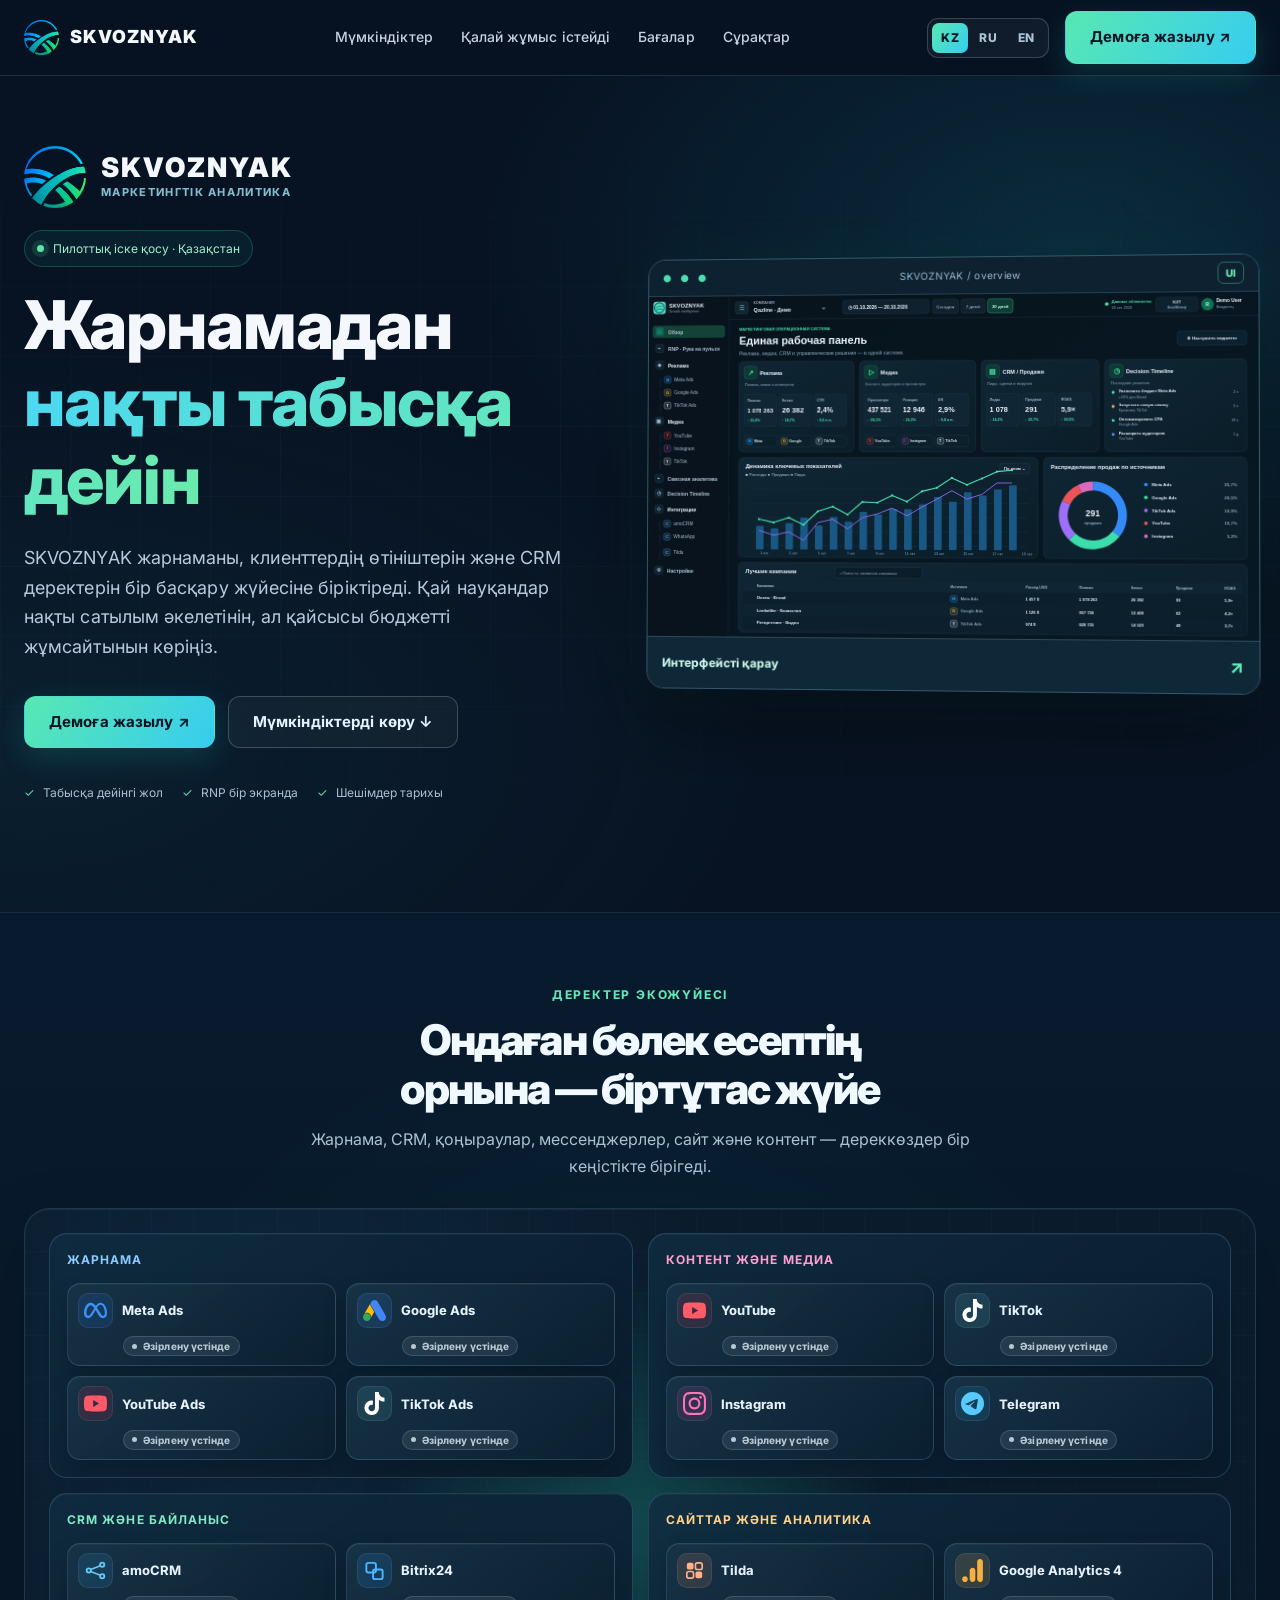
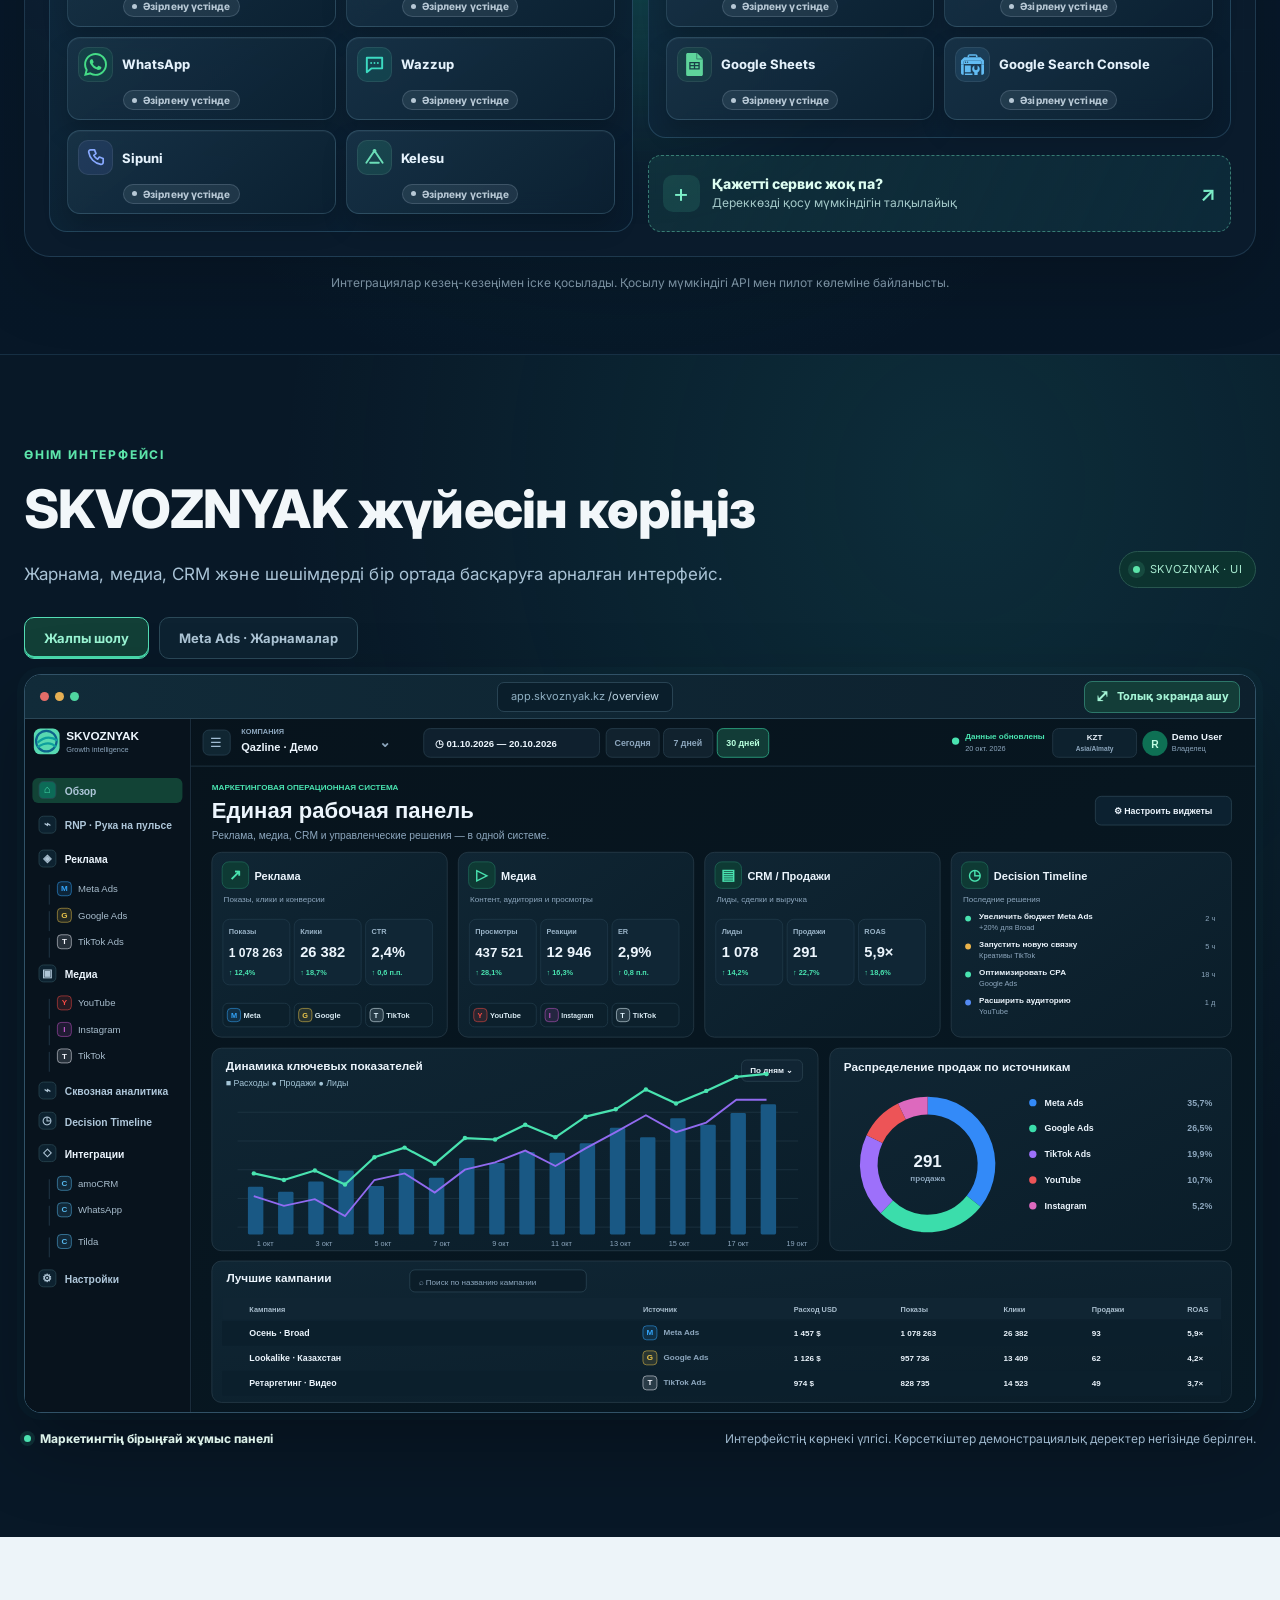
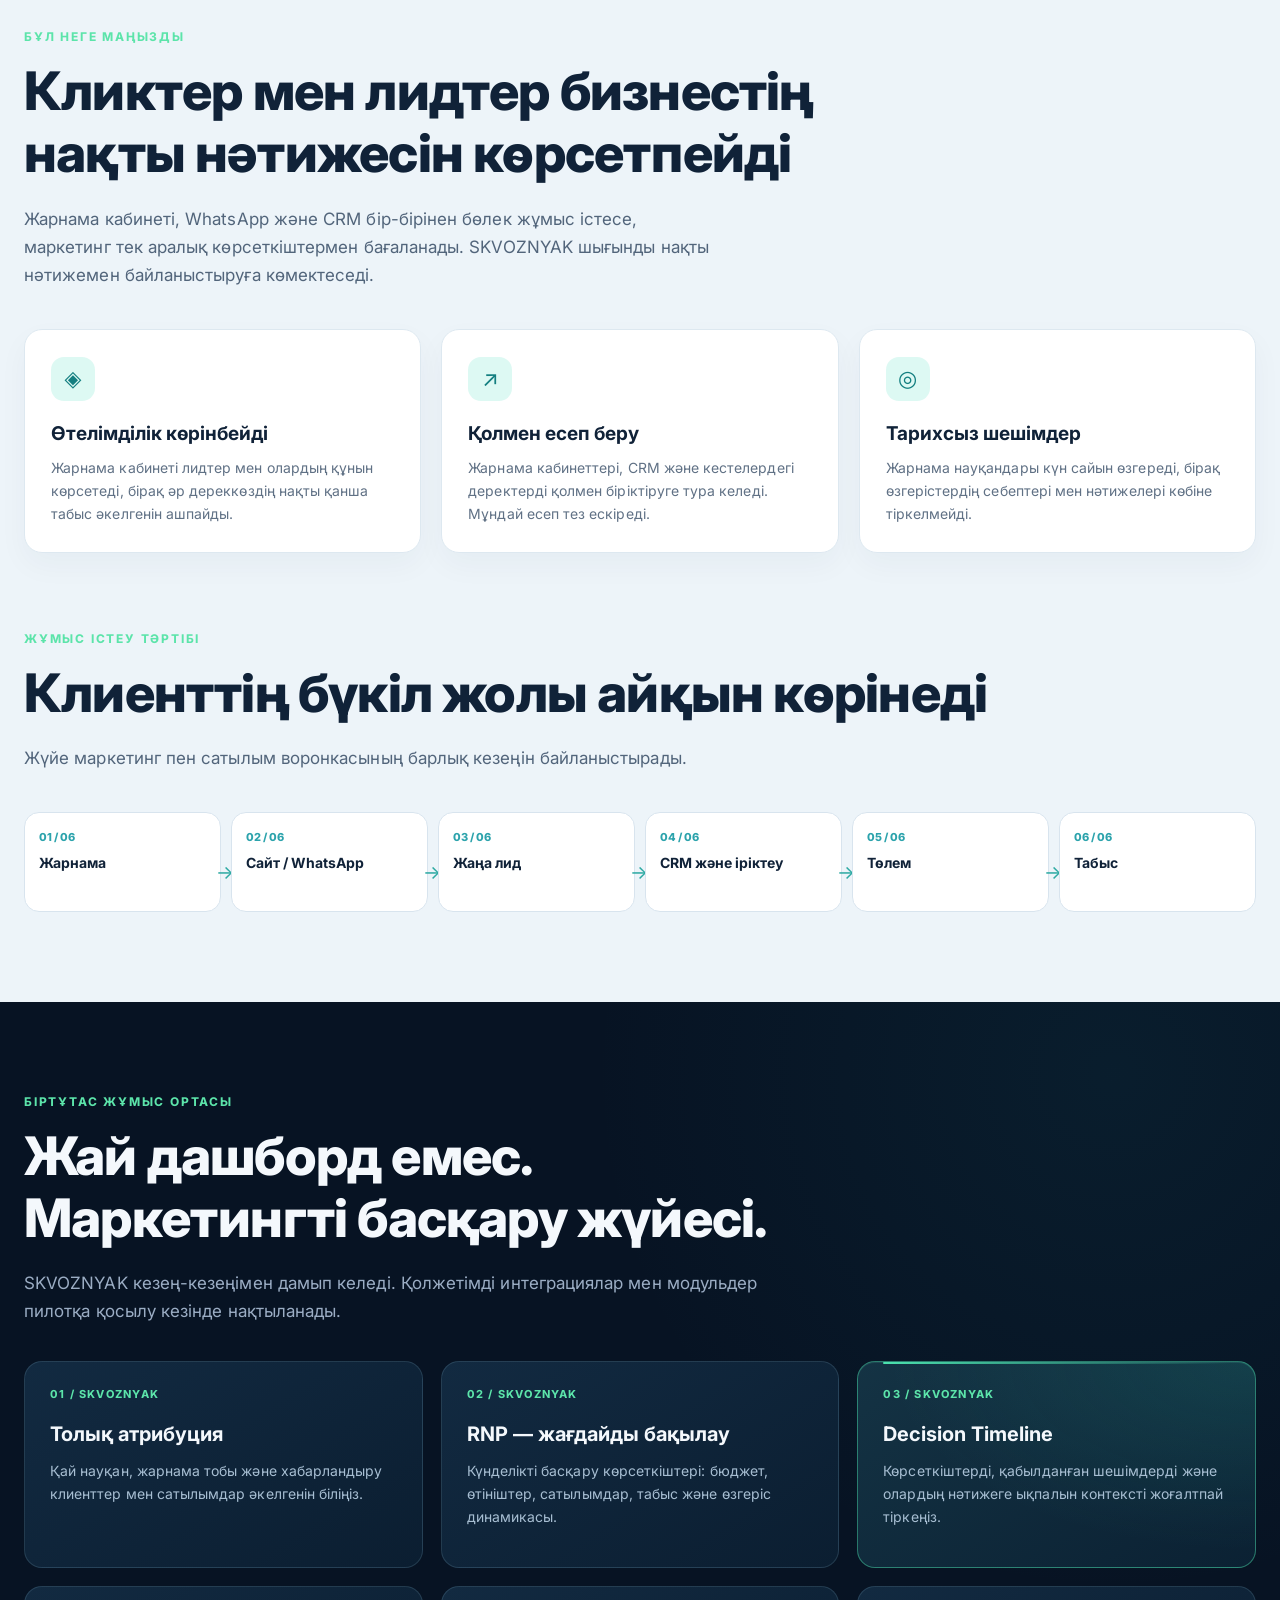
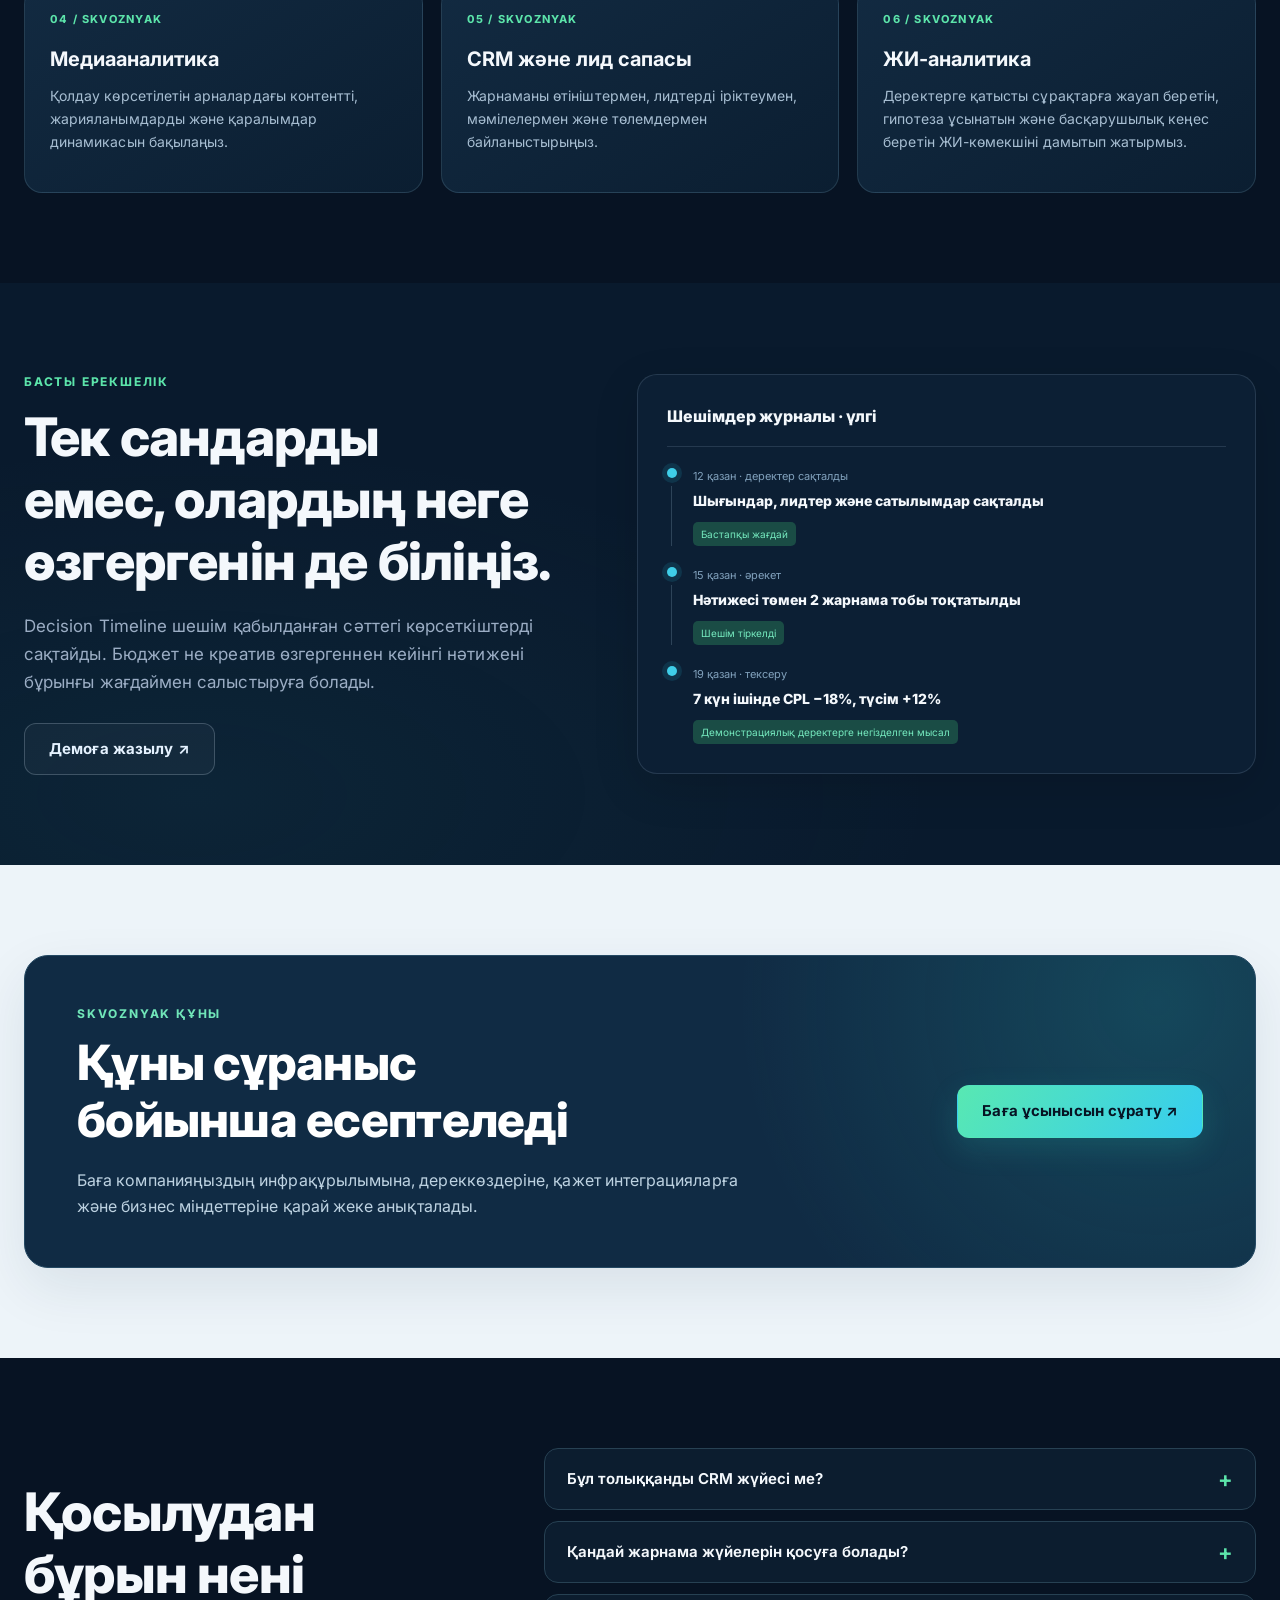
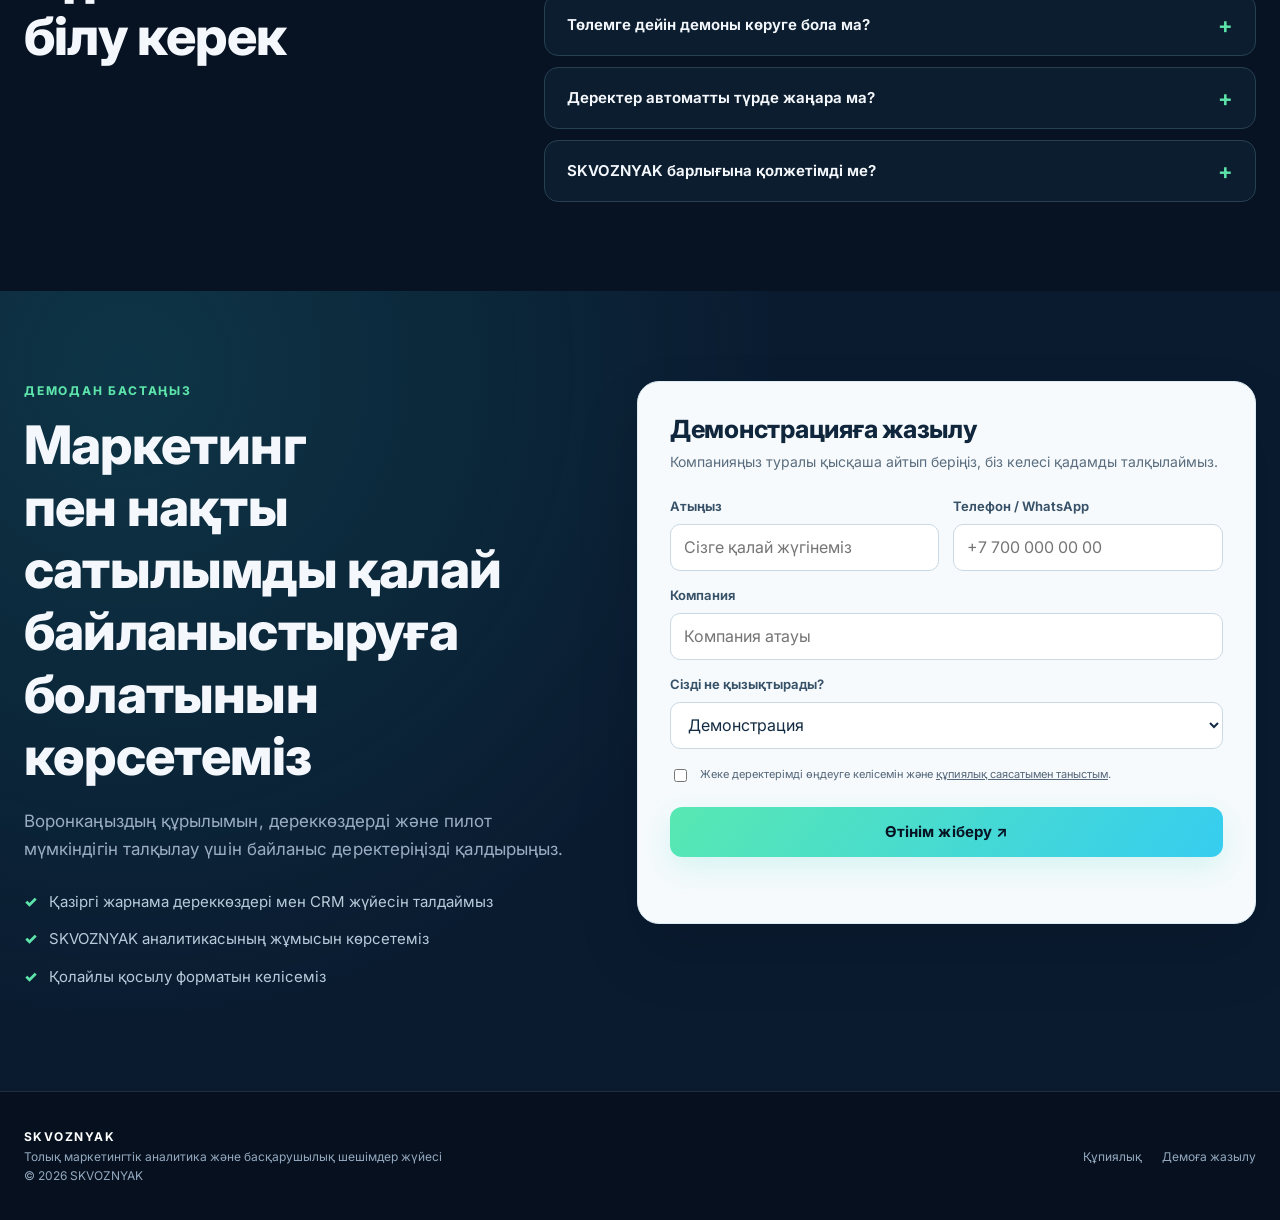
==== commit 90b75d3e: "fix: inline integration SVG icons for Safari and restore Google Ads logo" ====
--- a/index.html
+++ b/index.html
@@ -4,9 +4,9 @@
 <title>SKVOZNYAK | Толық маркетингтік аналитика</title><link rel="canonical" href="https://skvoznyak.kz/">
 <meta property="og:type" content="website"><meta property="og:title" content="SKVOZNYAK | Толық маркетингтік аналитика"><meta property="og:description" content="SKVOZNYAK — жарнамадан нақты табысқа дейінгі толық маркетингтік аналитика, RNP және шешімдер тарихы."><meta property="og:url" content="https://skvoznyak.kz/">
 <meta property="og:image" content="https://skvoznyak.kz/assets/skvoznyak-logo.webp"><meta name="twitter:card" content="summary">
-<link rel="alternate" hreflang="kk-KZ" href="https://skvoznyak.kz/"><link rel="alternate" hreflang="ru-KZ" href="https://skvoznyak.kz/ru/"><link rel="alternate" hreflang="en" href="https://skvoznyak.kz/en/"><link rel="alternate" hreflang="x-default" href="https://skvoznyak.kz/">
-<link rel="icon" href="assets/favicon.svg" type="image/svg+xml"><link rel="stylesheet" href="assets/styles.css?v=20261022-site-audit-v1">
-<link rel="stylesheet" href="assets/integrations.css?v=20261022-status-v1">
+<link rel="alternate" hreflang="kk-KZ" href="https://skvoznyak.kz/"><link rel="alternate" hreflang="ru-KZ" href="https://skvoznyak.kz/ru/"><link rel="alternate" hreflang="en" href="https://skvoznyak.com/"><link rel="alternate" hreflang="x-default" href="https://skvoznyak.com/">
+<link rel="icon" href="/assets/favicon.svg" type="image/svg+xml"><link rel="stylesheet" href="/assets/styles.css?v=20261022-site-audit-v1">
+<link rel="stylesheet" href="/assets/integrations.css?v=20261022-status-v1">
 
 <script>if(/^(www\.)?skvoznyak\.com$/i.test(location.hostname)&&/^\/(?:index\.html)?$/.test(location.pathname)){location.replace("/en/"+location.search+location.hash)}</script>
 </head><body>
@@ -14,7 +14,7 @@
 <a class="logo" href="/" aria-label="SKVOZNYAK"><span class="logo-mark" aria-hidden="true"></span><span>SKVOZNYAK</span></a>
 <nav class="nav" id="site-nav" data-menu aria-label="Негізгі мәзір">
 <a href="#features">Мүмкіндіктер</a><a href="#how">Қалай жұмыс істейді</a><a href="#pricing">Бағалар</a><a href="#faq">Сұрақтар</a>
-</nav><div class="nav-right"><nav class="language-switch" aria-label="Тілді таңдау"><a class="locale-link is-active" href="https://skvoznyak.kz/" lang="kk" hreflang="kk" aria-current="page">KZ</a><a class="locale-link" href="https://skvoznyak.kz/ru/" lang="ru" hreflang="ru">RU</a><a class="locale-link" href="https://skvoznyak.kz/en/" lang="en" hreflang="en">EN</a></nav>
+</nav><div class="nav-right"><nav class="language-switch" aria-label="Тілді таңдау"><a class="locale-link is-active" href="/kz/" lang="kk" hreflang="kk" aria-current="page">KZ</a><a class="locale-link" href="/ru/" lang="ru" hreflang="ru">RU</a><a class="locale-link" href="/en/" lang="en" hreflang="en">EN</a></nav>
 <a href="#contact" class="button button-primary">Демоға жазылу ↗</a>
 <button class="mobile-menu-btn" data-menu-button aria-label="Menu" aria-expanded="false" aria-controls="site-nav">☰</button></div></div></header>
 <main>
@@ -22,7 +22,7 @@
 <div><div class="hero-identity" aria-label="SKVOZNYAK"><span class="logo-mark hero-identity-mark" aria-hidden="true"></span><div class="hero-identity-copy"><span class="hero-identity-name">SKVOZNYAK</span><span class="hero-identity-subtitle">Маркетингтік аналитика</span></div></div><div class="hero-chip"><span class="pulse"></span>Пилоттық іске қосу · Қазақстан</div><h1>Жарнамадан<br><span class="gradient-text">нақты табысқа дейін</span></h1><p class="hero-desc">SKVOZNYAK жарнаманы, клиенттердің өтініштерін және CRM деректерін бір басқару жүйесіне біріктіреді. Қай науқандар нақты сатылым әкелетінін, ал қайсысы бюджетті жұмсайтынын көріңіз.</p>
 <div class="hero-actions"><a href="#contact" class="button button-primary">Демоға жазылу ↗</a><a href="#features" class="button button-outline">Мүмкіндіктерді көру ↓</a></div>
 <div class="hero-bullets"><span>Табысқа дейінгі жол</span><span>RNP бір экранда</span><span>Шешімдер тарихы</span></div><a class="hero-mobile-screen-link" href="#screens">Интерфейсті көру <span aria-hidden="true">↗</span></a></div>
-<a class="hero-product-preview" href="#screens" aria-label="Интерфейсті қарау"><div class="hero-preview-top"><span class="hero-preview-dots" aria-hidden="true">● ● ●</span><span>SKVOZNYAK / overview</span><span class="hero-preview-badge">UI</span></div><img src="assets/showcase-overview.svg?v=20261021-header-spacing-3" alt="SKVOZNYAK — маркетинг аналитикасының жалпы шолу экраны" width="1672" height="941" decoding="async" fetchpriority="high"><div class="hero-preview-link">Интерфейсті қарау <span aria-hidden="true">↗</span></div></a></div></section>
+<a class="hero-product-preview" href="#screens" aria-label="Интерфейсті қарау"><div class="hero-preview-top"><span class="hero-preview-dots" aria-hidden="true">● ● ●</span><span>SKVOZNYAK / overview</span><span class="hero-preview-badge">UI</span></div><img src="/assets/showcase-overview.svg?v=20261021-header-spacing-3" alt="SKVOZNYAK — маркетинг аналитикасының жалпы шолу экраны" width="1672" height="941" decoding="async" fetchpriority="high"><div class="hero-preview-link">Интерфейсті қарау <span aria-hidden="true">↗</span></div></a></div></section>
 <section class="integrations-section" aria-labelledby="integration-title">
 <div class="container">
   <div class="integrations-heading"><div class="eyebrow">ДЕРЕКТЕР ЭКОЖҮЙЕСІ</div><h2 id="integration-title">Ондаған бөлек есептің орнына — біртұтас жүйе</h2><p>Жарнама, CRM, қоңыраулар, мессенджерлер, сайт және контент — дереккөздер бір кеңістікте бірігеді.</p></div>
@@ -32,23 +32,23 @@
     <div class="integration-groups">
       <div class="integration-group" data-integration-group>
         <div class="integration-group__head"><h3>Жарнама</h3></div>
-        <div class="integration-group__grid"><div class="integration-chip integration-chip--meta" data-integration-item><div class="integration-chip__inner"><span class="integration-chip__badge" aria-hidden="true"><svg class="integration-icon" viewBox="0 0 24 24" aria-hidden="true" focusable="false"><use href="/assets/integration-icons.svg#meta"></use></svg></span><span class="integration-chip__name">Meta Ads</span></div></div>
-<div class="integration-chip integration-chip--googleads" data-integration-item><div class="integration-chip__inner"><span class="integration-chip__badge" aria-hidden="true"><svg class="integration-icon" viewBox="0 0 24 24" aria-hidden="true" focusable="false"><use href="/assets/integration-icons.svg#googleads"></use></svg></span><span class="integration-chip__name">Google Ads</span></div></div>
-<div class="integration-chip integration-chip--youtubeads" data-integration-item><div class="integration-chip__inner"><span class="integration-chip__badge" aria-hidden="true"><svg class="integration-icon" viewBox="0 0 24 24" aria-hidden="true" focusable="false"><use href="/assets/integration-icons.svg#youtube"></use></svg></span><span class="integration-chip__name">YouTube Ads</span></div></div>
-<div class="integration-chip integration-chip--tiktokads" data-integration-item><div class="integration-chip__inner"><span class="integration-chip__badge" aria-hidden="true"><svg class="integration-icon" viewBox="0 0 24 24" aria-hidden="true" focusable="false"><use href="/assets/integration-icons.svg#tiktok"></use></svg></span><span class="integration-chip__name">TikTok Ads</span></div></div></div>
+        <div class="integration-group__grid"><div class="integration-chip integration-chip--meta" data-integration-item><div class="integration-chip__inner"><span class="integration-chip__badge" aria-hidden="true"><svg class="integration-icon" viewBox="0 0 24 24" aria-hidden="true" focusable="false"><path d="M6.915 4.03c-1.968 0-3.683 1.28-4.871 3.113C.704 9.208 0 11.883 0 14.449c0 .706.07 1.369.21 1.973a6.624 6.624 0 0 0 .265.86 5.297 5.297 0 0 0 .371.761c.696 1.159 1.818 1.927 3.593 1.927 1.497 0 2.633-.671 3.965-2.444.76-1.012 1.144-1.626 2.663-4.32l.756-1.339.186-.325c.061.1.121.196.183.3l2.152 3.595c.724 1.21 1.665 2.556 2.47 3.314 1.046.987 1.992 1.22 3.06 1.22 1.075 0 1.876-.355 2.455-.843a3.743 3.743 0 0 0 .81-.973c.542-.939.861-2.127.861-3.745 0-2.72-.681-5.357-2.084-7.45-1.282-1.912-2.957-2.93-4.716-2.93-1.047 0-2.088.467-3.053 1.308-.652.57-1.257 1.29-1.82 2.05-.69-.875-1.335-1.547-1.958-2.056-1.182-.966-2.315-1.303-3.454-1.303zm10.16 2.053c1.147 0 2.188.758 2.992 1.999 1.132 1.748 1.647 4.195 1.647 6.4 0 1.548-.368 2.9-1.839 2.9-.58 0-1.027-.23-1.664-1.004-.496-.601-1.343-1.878-2.832-4.358l-.617-1.028a44.908 44.908 0 0 0-1.255-1.98c.07-.109.141-.224.211-.327 1.12-1.667 2.118-2.602 3.358-2.602zm-10.201.553c1.265 0 2.058.791 2.675 1.446.307.327.737.871 1.234 1.579l-1.02 1.566c-.757 1.163-1.882 3.017-2.837 4.338-1.191 1.649-1.81 1.817-2.486 1.817-.524 0-1.038-.237-1.383-.794-.263-.426-.464-1.13-.464-2.046 0-2.221.63-4.535 1.66-6.088.454-.687.964-1.226 1.533-1.533a2.264 2.264 0 0 1 1.088-.285z"/></svg></span><span class="integration-chip__name">Meta Ads</span></div></div>
+<div class="integration-chip integration-chip--googleads" data-integration-item><div class="integration-chip__inner"><span class="integration-chip__badge" aria-hidden="true"><svg class="integration-icon" viewBox="0 0 24 24" aria-hidden="true" focusable="false"><path fill="#FBBC04" d="M7.5137 4.8438L1.5645 15.1484A4.5 4.5 0 0 1 4 14.4297c2.5597-.0075 4.6248 2.1585 4.4941 4.7148l3.2168-5.5723-3.6094-6.25c-.4499-.7793-.6322-1.6394-.5878-2.4784z"/><path fill="#4285F4" d="M23.4641 16.9287L15.4632 3.072C14.3586 1.1587 11.9121 .5028 9.9988 1.6074S7.4295 5.1585 8.5341 7.0718l8.0009 13.8567c1.1046 1.9133 3.5511 2.5679 5.4644 1.4646 1.9134-1.1046 2.568-3.5511 1.4647-5.4644z"/><path fill="#34A853" d="M3.9998 22.9291C1.7908 22.9291 0 21.1383 0 18.9293s1.7908-3.9998 3.9998-3.9998 3.9998 1.7908 3.9998 3.9998-1.7908 3.9998-3.9998 3.9998z"/></svg></span><span class="integration-chip__name">Google Ads</span></div></div>
+<div class="integration-chip integration-chip--youtubeads" data-integration-item><div class="integration-chip__inner"><span class="integration-chip__badge" aria-hidden="true"><svg class="integration-icon" viewBox="0 0 24 24" aria-hidden="true" focusable="false"><path d="M23.498 6.186a3.016 3.016 0 0 0-2.122-2.136C19.505 3.545 12 3.545 12 3.545s-7.505 0-9.377.505A3.017 3.017 0 0 0 .502 6.186C0 8.07 0 12 0 12s0 3.93.502 5.814a3.016 3.016 0 0 0 2.122 2.136c1.871.505 9.376.505 9.376.505s7.505 0 9.377-.505a3.015 3.015 0 0 0 2.122-2.136C24 15.93 24 12 24 12s0-3.93-.502-5.814zM9.545 15.568V8.432L15.818 12l-6.273 3.568z"/></svg></span><span class="integration-chip__name">YouTube Ads</span></div></div>
+<div class="integration-chip integration-chip--tiktokads" data-integration-item><div class="integration-chip__inner"><span class="integration-chip__badge" aria-hidden="true"><svg class="integration-icon" viewBox="0 0 24 24" aria-hidden="true" focusable="false"><path d="M12.525.02c1.31-.02 2.61-.01 3.91-.02.08 1.53.63 3.09 1.75 4.17 1.12 1.11 2.7 1.62 4.24 1.79v4.03c-1.44-.05-2.89-.35-4.2-.97-.57-.26-1.1-.59-1.62-.93-.01 2.92.01 5.84-.02 8.75-.08 1.4-.54 2.79-1.35 3.94-1.31 1.92-3.58 3.17-5.91 3.21-1.43.08-2.86-.31-4.08-1.03-2.02-1.19-3.44-3.37-3.65-5.71-.02-.5-.03-1-.01-1.49.18-1.9 1.12-3.72 2.58-4.96 1.66-1.44 3.98-2.13 6.15-1.72.02 1.48-.04 2.96-.04 4.44-.99-.32-2.15-.23-3.02.37-.63.41-1.11 1.04-1.36 1.75-.21.51-.15 1.07-.14 1.61.24 1.64 1.82 3.02 3.5 2.87 1.12-.01 2.19-.66 2.77-1.61.19-.33.4-.67.41-1.06.1-1.79.06-3.57.07-5.36.01-4.03-.01-8.05.02-12.07z"/></svg></span><span class="integration-chip__name">TikTok Ads</span></div></div></div>
       </div>
       <div class="integration-group" data-integration-group>
         <div class="integration-group__head"><h3>Контент және медиа</h3></div>
-        <div class="integration-group__grid"><div class="integration-chip integration-chip--youtube" data-integration-item><div class="integration-chip__inner"><span class="integration-chip__badge" aria-hidden="true"><svg class="integration-icon" viewBox="0 0 24 24" aria-hidden="true" focusable="false"><use href="/assets/integration-icons.svg#youtube"></use></svg></span><span class="integration-chip__name">YouTube</span></div></div>
-<div class="integration-chip integration-chip--tiktok" data-integration-item><div class="integration-chip__inner"><span class="integration-chip__badge" aria-hidden="true"><svg class="integration-icon" viewBox="0 0 24 24" aria-hidden="true" focusable="false"><use href="/assets/integration-icons.svg#tiktok"></use></svg></span><span class="integration-chip__name">TikTok</span></div></div>
-<div class="integration-chip integration-chip--instagram" data-integration-item><div class="integration-chip__inner"><span class="integration-chip__badge" aria-hidden="true"><svg class="integration-icon" viewBox="0 0 24 24" aria-hidden="true" focusable="false"><use href="/assets/integration-icons.svg#instagram"></use></svg></span><span class="integration-chip__name">Instagram</span></div></div>
-<div class="integration-chip integration-chip--telegram" data-integration-item><div class="integration-chip__inner"><span class="integration-chip__badge" aria-hidden="true"><svg class="integration-icon" viewBox="0 0 24 24" aria-hidden="true" focusable="false"><use href="/assets/integration-icons.svg#telegram"></use></svg></span><span class="integration-chip__name">Telegram</span></div></div></div>
+        <div class="integration-group__grid"><div class="integration-chip integration-chip--youtube" data-integration-item><div class="integration-chip__inner"><span class="integration-chip__badge" aria-hidden="true"><svg class="integration-icon" viewBox="0 0 24 24" aria-hidden="true" focusable="false"><path d="M23.498 6.186a3.016 3.016 0 0 0-2.122-2.136C19.505 3.545 12 3.545 12 3.545s-7.505 0-9.377.505A3.017 3.017 0 0 0 .502 6.186C0 8.07 0 12 0 12s0 3.93.502 5.814a3.016 3.016 0 0 0 2.122 2.136c1.871.505 9.376.505 9.376.505s7.505 0 9.377-.505a3.015 3.015 0 0 0 2.122-2.136C24 15.93 24 12 24 12s0-3.93-.502-5.814zM9.545 15.568V8.432L15.818 12l-6.273 3.568z"/></svg></span><span class="integration-chip__name">YouTube</span></div></div>
+<div class="integration-chip integration-chip--tiktok" data-integration-item><div class="integration-chip__inner"><span class="integration-chip__badge" aria-hidden="true"><svg class="integration-icon" viewBox="0 0 24 24" aria-hidden="true" focusable="false"><path d="M12.525.02c1.31-.02 2.61-.01 3.91-.02.08 1.53.63 3.09 1.75 4.17 1.12 1.11 2.7 1.62 4.24 1.79v4.03c-1.44-.05-2.89-.35-4.2-.97-.57-.26-1.1-.59-1.62-.93-.01 2.92.01 5.84-.02 8.75-.08 1.4-.54 2.79-1.35 3.94-1.31 1.92-3.58 3.17-5.91 3.21-1.43.08-2.86-.31-4.08-1.03-2.02-1.19-3.44-3.37-3.65-5.71-.02-.5-.03-1-.01-1.49.18-1.9 1.12-3.72 2.58-4.96 1.66-1.44 3.98-2.13 6.15-1.72.02 1.48-.04 2.96-.04 4.44-.99-.32-2.15-.23-3.02.37-.63.41-1.11 1.04-1.36 1.75-.21.51-.15 1.07-.14 1.61.24 1.64 1.82 3.02 3.5 2.87 1.12-.01 2.19-.66 2.77-1.61.19-.33.4-.67.41-1.06.1-1.79.06-3.57.07-5.36.01-4.03-.01-8.05.02-12.07z"/></svg></span><span class="integration-chip__name">TikTok</span></div></div>
+<div class="integration-chip integration-chip--instagram" data-integration-item><div class="integration-chip__inner"><span class="integration-chip__badge" aria-hidden="true"><svg class="integration-icon" viewBox="0 0 24 24" aria-hidden="true" focusable="false"><path d="M7.0301.084c-1.2768.0602-2.1487.264-2.911.5634-.7888.3075-1.4575.72-2.1228 1.3877-.6652.6677-1.075 1.3368-1.3802 2.127-.2954.7638-.4956 1.6365-.552 2.914-.0564 1.2775-.0689 1.6882-.0626 4.947.0062 3.2586.0206 3.6671.0825 4.9473.061 1.2765.264 2.1482.5635 2.9107.308.7889.72 1.4573 1.388 2.1228.6679.6655 1.3365 1.0743 2.1285 1.38.7632.295 1.6361.4961 2.9134.552 1.2773.056 1.6884.069 4.9462.0627 3.2578-.0062 3.668-.0207 4.9478-.0814 1.28-.0607 2.147-.2652 2.9098-.5633.7889-.3086 1.4578-.72 2.1228-1.3881.665-.6682 1.0745-1.3378 1.3795-2.1284.2957-.7632.4966-1.636.552-2.9124.056-1.2809.0692-1.6898.063-4.948-.0063-3.2583-.021-3.6668-.0817-4.9465-.0607-1.2797-.264-2.1487-.5633-2.9117-.3084-.7889-.72-1.4568-1.3876-2.1228C21.2982 1.33 20.628.9208 19.8378.6165 19.074.321 18.2017.1197 16.9244.0645 15.6471.0093 15.236-.005 11.977.0014 8.718.0076 8.31.0215 7.0301.0839m.1402 21.6932c-1.17-.0509-1.8053-.2453-2.2287-.408-.5606-.216-.96-.4771-1.3819-.895-.422-.4178-.6811-.8186-.9-1.378-.1644-.4234-.3624-1.058-.4171-2.228-.0595-1.2645-.072-1.6442-.079-4.848-.007-3.2037.0053-3.583.0607-4.848.05-1.169.2456-1.805.408-2.2282.216-.5613.4762-.96.895-1.3816.4188-.4217.8184-.6814 1.3783-.9003.423-.1651 1.0575-.3614 2.227-.4171 1.2655-.06 1.6447-.072 4.848-.079 3.2033-.007 3.5835.005 4.8495.0608 1.169.0508 1.8053.2445 2.228.408.5608.216.96.4754 1.3816.895.4217.4194.6816.8176.9005 1.3787.1653.4217.3617 1.056.4169 2.2263.0602 1.2655.0739 1.645.0796 4.848.0058 3.203-.0055 3.5834-.061 4.848-.051 1.17-.245 1.8055-.408 2.2294-.216.5604-.4763.96-.8954 1.3814-.419.4215-.8181.6811-1.3783.9-.4224.1649-1.0577.3617-2.2262.4174-1.2656.0595-1.6448.072-4.8493.079-3.2045.007-3.5825-.006-4.848-.0608M16.953 5.5864A1.44 1.44 0 1 0 18.39 4.144a1.44 1.44 0 0 0-1.437 1.4424M5.8385 12.012c.0067 3.4032 2.7706 6.1557 6.173 6.1493 3.4026-.0065 6.157-2.7701 6.1506-6.1733-.0065-3.4032-2.771-6.1565-6.174-6.1498-3.403.0067-6.156 2.771-6.1496 6.1738M8 12.0077a4 4 0 1 1 4.008 3.9921A3.9996 3.9996 0 0 1 8 12.0077"/></svg></span><span class="integration-chip__name">Instagram</span></div></div>
+<div class="integration-chip integration-chip--telegram" data-integration-item><div class="integration-chip__inner"><span class="integration-chip__badge" aria-hidden="true"><svg class="integration-icon" viewBox="0 0 24 24" aria-hidden="true" focusable="false"><path d="M11.944 0A12 12 0 0 0 0 12a12 12 0 0 0 12 12 12 12 0 0 0 12-12A12 12 0 0 0 12 0a12 12 0 0 0-.056 0zm4.962 7.224c.1-.002.321.023.465.14a.506.506 0 0 1 .171.325c.016.093.036.306.02.472-.18 1.898-.962 6.502-1.36 8.627-.168.9-.499 1.201-.82 1.23-.696.065-1.225-.46-1.9-.902-1.056-.693-1.653-1.124-2.678-1.8-1.185-.78-.417-1.21.258-1.91.177-.184 3.247-2.977 3.307-3.23.007-.032.014-.15-.056-.212s-.174-.041-.249-.024c-.106.024-1.793 1.14-5.061 3.345-.48.33-.913.49-1.302.48-.428-.008-1.252-.241-1.865-.44-.752-.245-1.349-.374-1.297-.789.027-.216.325-.437.893-.663 3.498-1.524 5.83-2.529 6.998-3.014 3.332-1.386 4.025-1.627 4.476-1.635z"/></svg></span><span class="integration-chip__name">Telegram</span></div></div></div>
       </div>
       <div class="integration-group" data-integration-group>
         <div class="integration-group__head"><h3>CRM және байланыс</h3></div>
         <div class="integration-group__grid"><div class="integration-chip integration-chip--amocrm" data-integration-item><div class="integration-chip__inner"><span class="integration-chip__badge" aria-hidden="true"><svg class="integration-icon integration-icon--generic" viewBox="0 0 24 24" aria-hidden="true" focusable="false"><circle cx="5" cy="12" r="2.2" stroke="currentColor" stroke-width="2"/><circle cx="19" cy="6" r="2.2" stroke="currentColor" stroke-width="2"/><circle cx="19" cy="18" r="2.2" stroke="currentColor" stroke-width="2"/><path d="M7 11L17 7 M7 13L17 17" stroke="currentColor" stroke-width="1.8"/></svg></span><span class="integration-chip__name">amoCRM</span></div></div>
 <div class="integration-chip integration-chip--bitrix24" data-integration-item><div class="integration-chip__inner"><span class="integration-chip__badge" aria-hidden="true"><svg class="integration-icon integration-icon--generic" viewBox="0 0 24 24" aria-hidden="true" focusable="false"><rect x="3.5" y="4" width="10" height="10" rx="2" stroke="currentColor" stroke-width="2"/><rect x="10.5" y="11" width="10" height="10" rx="2" stroke="currentColor" stroke-width="2"/></svg></span><span class="integration-chip__name">Bitrix24</span></div></div>
-<div class="integration-chip integration-chip--whatsapp" data-integration-item><div class="integration-chip__inner"><span class="integration-chip__badge" aria-hidden="true"><svg class="integration-icon" viewBox="0 0 24 24" aria-hidden="true" focusable="false"><use href="/assets/integration-icons.svg#whatsapp"></use></svg></span><span class="integration-chip__name">WhatsApp</span></div></div>
+<div class="integration-chip integration-chip--whatsapp" data-integration-item><div class="integration-chip__inner"><span class="integration-chip__badge" aria-hidden="true"><svg class="integration-icon" viewBox="0 0 24 24" aria-hidden="true" focusable="false"><path d="M17.472 14.382c-.297-.149-1.758-.867-2.03-.967-.273-.099-.471-.148-.67.15-.197.297-.767.966-.94 1.164-.173.199-.347.223-.644.075-.297-.15-1.255-.463-2.39-1.475-.883-.788-1.48-1.761-1.653-2.059-.173-.297-.018-.458.13-.606.134-.133.298-.347.446-.52.149-.174.198-.298.298-.497.099-.198.05-.371-.025-.52-.075-.149-.669-1.612-.916-2.207-.242-.579-.487-.5-.669-.51-.173-.008-.371-.01-.57-.01-.198 0-.52.074-.792.372-.272.297-1.04 1.016-1.04 2.479 0 1.462 1.065 2.875 1.213 3.074.149.198 2.096 3.2 5.077 4.487.709.306 1.262.489 1.694.625.712.227 1.36.195 1.871.118.571-.085 1.758-.719 2.006-1.413.248-.694.248-1.289.173-1.413-.074-.124-.272-.198-.57-.347m-5.421 7.403h-.004a9.87 9.87 0 01-5.031-1.378l-.361-.214-3.741.982.998-3.648-.235-.374a9.86 9.86 0 01-1.51-5.26c.001-5.45 4.436-9.884 9.888-9.884 2.64 0 5.122 1.03 6.988 2.898a9.825 9.825 0 012.893 6.994c-.003 5.45-4.437 9.884-9.885 9.884m8.413-18.297A11.815 11.815 0 0012.05 0C5.495 0 .16 5.335.157 11.892c0 2.096.547 4.142 1.588 5.945L.057 24l6.305-1.654a11.882 11.882 0 005.683 1.448h.005c6.554 0 11.89-5.335 11.893-11.893a11.821 11.821 0 00-3.48-8.413Z"/></svg></span><span class="integration-chip__name">WhatsApp</span></div></div>
 <div class="integration-chip integration-chip--wazzup" data-integration-item><div class="integration-chip__inner"><span class="integration-chip__badge" aria-hidden="true"><svg class="integration-icon integration-icon--generic" viewBox="0 0 24 24" aria-hidden="true" focusable="false"><path d="M4 5h16v11H9l-5 4v-4z" stroke="currentColor" stroke-width="2" stroke-linejoin="round"/><circle cx="8.5" cy="10.5" r="1" fill="currentColor"/><circle cx="12" cy="10.5" r="1" fill="currentColor"/><circle cx="15.5" cy="10.5" r="1" fill="currentColor"/></svg></span><span class="integration-chip__name">Wazzup</span></div></div>
 <div class="integration-chip integration-chip--sipuni" data-integration-item><div class="integration-chip__inner"><span class="integration-chip__badge" aria-hidden="true"><svg class="integration-icon integration-icon--generic" viewBox="0 0 24 24" aria-hidden="true" focusable="false"><path d="M7 4h4l1.5 4-2.3 1.8a10 10 0 0 0 4 4l1.8-2.3 4 1.5v4c0 1.4-1 2.2-2.5 2.1A15 15 0 0 1 4.9 6.5C4.8 5 5.6 4 7 4z" stroke="currentColor" stroke-width="1.8" stroke-linejoin="round"/></svg></span><span class="integration-chip__name">Sipuni</span></div></div>
 <div class="integration-chip integration-chip--kelesu" data-integration-item><div class="integration-chip__inner"><span class="integration-chip__badge" aria-hidden="true"><svg class="integration-icon integration-icon--generic" viewBox="0 0 24 24" aria-hidden="true" focusable="false"><path d="M3.5 17.5L12 5l8.5 12.5M7.5 17.5h9" stroke="currentColor" stroke-width="2" stroke-linecap="round"/><circle cx="12" cy="5" r="2" fill="currentColor"/></svg></span><span class="integration-chip__name">Kelesu</span></div></div></div>
@@ -57,9 +57,9 @@
       <div class="integration-group" data-integration-group>
         <div class="integration-group__head"><h3>Сайттар және аналитика</h3></div>
         <div class="integration-group__grid"><div class="integration-chip integration-chip--tilda" data-integration-item><div class="integration-chip__inner"><span class="integration-chip__badge" aria-hidden="true"><svg class="integration-icon integration-icon--generic" viewBox="0 0 24 24" aria-hidden="true" focusable="false"><rect x="4" y="4" width="7" height="7" rx="2" fill="currentColor"/><rect x="13" y="4" width="7" height="7" rx="2" stroke="currentColor" stroke-width="1.7"/><rect x="4" y="13" width="7" height="7" rx="2" stroke="currentColor" stroke-width="1.7"/><rect x="13" y="13" width="7" height="7" rx="2" fill="currentColor"/></svg></span><span class="integration-chip__name">Tilda</span></div></div>
-<div class="integration-chip integration-chip--googleanalytics" data-integration-item><div class="integration-chip__inner"><span class="integration-chip__badge" aria-hidden="true"><svg class="integration-icon" viewBox="0 0 24 24" aria-hidden="true" focusable="false"><use href="/assets/integration-icons.svg#googleanalytics"></use></svg></span><span class="integration-chip__name">Google Analytics 4</span></div></div>
-<div class="integration-chip integration-chip--googlesheets" data-integration-item><div class="integration-chip__inner"><span class="integration-chip__badge" aria-hidden="true"><svg class="integration-icon" viewBox="0 0 24 24" aria-hidden="true" focusable="false"><use href="/assets/integration-icons.svg#googlesheets"></use></svg></span><span class="integration-chip__name">Google Sheets</span></div></div>
-<div class="integration-chip integration-chip--googlesearchconsole" data-integration-item><div class="integration-chip__inner"><span class="integration-chip__badge" aria-hidden="true"><svg class="integration-icon" viewBox="0 0 24 24" aria-hidden="true" focusable="false"><use href="/assets/integration-icons.svg#googlesearchconsole"></use></svg></span><span class="integration-chip__name">Google Search Console</span></div></div>
+<div class="integration-chip integration-chip--googleanalytics" data-integration-item><div class="integration-chip__inner"><span class="integration-chip__badge" aria-hidden="true"><svg class="integration-icon" viewBox="0 0 24 24" aria-hidden="true" focusable="false"><path d="M22.84 2.9982v17.9987c.0086 1.6473-1.3197 2.9897-2.967 2.9984a2.9808 2.9808 0 01-.3677-.0208c-1.528-.226-2.6477-1.5558-2.6105-3.1V3.1204c-.0369-1.5458 1.0856-2.8762 2.6157-3.1 1.6361-.1915 3.1178.9796 3.3093 2.6158.014.1201.0208.241.0202.3619zM4.1326 18.0548c-1.6417 0-2.9726 1.331-2.9726 2.9726C1.16 22.6691 2.4909 24 4.1326 24s2.9726-1.3309 2.9726-2.9726-1.331-2.9726-2.9726-2.9726zm7.8728-9.0098c-.0171 0-.0342 0-.0513.0003-1.6495.0904-2.9293 1.474-2.891 3.1256v7.9846c0 2.167.9535 3.4825 2.3505 3.763 1.6118.3266 3.1832-.7152 3.5098-2.327.04-.1974.06-.3983.0593-.5998v-8.9585c.003-1.6474-1.33-2.9852-2.9773-2.9882z"/></svg></span><span class="integration-chip__name">Google Analytics 4</span></div></div>
+<div class="integration-chip integration-chip--googlesheets" data-integration-item><div class="integration-chip__inner"><span class="integration-chip__badge" aria-hidden="true"><svg class="integration-icon" viewBox="0 0 24 24" aria-hidden="true" focusable="false"><path d="M11.318 12.545H7.91v-1.909h3.41v1.91zM14.728 0v6h6l-6-6zm1.363 10.636h-3.41v1.91h3.41v-1.91zm0 3.273h-3.41v1.91h3.41v-1.91zM20.727 6.5v15.864c0 .904-.732 1.636-1.636 1.636H4.909a1.636 1.636 0 0 1-1.636-1.636V1.636C3.273.732 4.005 0 4.909 0h9.318v6.5h6.5zm-3.273 2.773H6.545v7.909h10.91v-7.91zm-6.136 4.636H7.91v1.91h3.41v-1.91z"/></svg></span><span class="integration-chip__name">Google Sheets</span></div></div>
+<div class="integration-chip integration-chip--googlesearchconsole" data-integration-item><div class="integration-chip__inner"><span class="integration-chip__badge" aria-hidden="true"><svg class="integration-icon" viewBox="0 0 24 24" aria-hidden="true" focusable="false"><path d="M8.548 1.156L6.832 2.872v1.682h1.716zm0 3.398v.035H6.832v-.035H3.386L0 7.844v3.577h2.826V8.94c0-.525.429-.954.954-.954h16.476c.525 0 .954.43.954.954v2.48h2.754V7.844l-3.386-3.29H17.3v.035h-1.717v-.035zm7.035 0H17.3V2.872l-1.717-1.716zM8.679 1.188V2.84h6.773V1.188zm11.471 7.07a.834.834 0 00-.132.01l-.543.002c-5.216.014-10.432-.008-15.648.01-.435-.063-.794.436-.716.883v2.264h17.812c-.016-.888.045-1.782-.034-2.666-.104-.342-.427-.502-.739-.502zm-15.422.634a.689.698 0 01.689.698.689.698 0 01-.689.697.689.698 0 01-.688-.697.689.698 0 01.688-.698zm2.134 0a.689.698 0 01.689.698.689.698 0 01-.689.697.689.698 0 01-.688-.697.689.698 0 01.688-.698zM.036 11.645v9.156c0 1.05.858 1.908 1.907 1.908h.883V11.645zm21.174 0v11.064h.882c1.05 0 1.908-.858 1.908-1.908v-9.156zM4.057 13.133v6.85h6.137v-6.85zm13.243.021v3.777l-1.708.977-1.708-.977v-3.758a4.006 4.006 0 000 7.23v2.441h3.457v-2.442a4.006 4.006 0 00-.041-7.248zm-13.243 8.26v1.43h7.925v-1.43z"/></svg></span><span class="integration-chip__name">Google Search Console</span></div></div>
 </div>
       </div>
       <a class="integration-request" href="#contact" aria-label="Қажетті сервис жоқ па? Дереккөзді қосу мүмкіндігін талқылайық">
@@ -81,10 +81,10 @@
 <div class="screen-stage" id="screen-panel" role="tabpanel" aria-labelledby="screen-overview-tab" data-screen-panel>
 <div class="screen-browser-bar"><div class="screen-dots" aria-hidden="true"><i></i><i></i><i></i></div><div class="screen-browser-url">app.skvoznyak.kz <span data-screen-route>/overview</span></div><button type="button" class="screen-zoom" data-screen-open aria-label="Толық экранда ашу" title="Толық экранда ашу"><span aria-hidden="true">⤢</span> <span>Толық экранда ашу</span></button></div>
 <!-- TODO(real screenshot): replace the two SVG interface mockups in src/data-overview-src/data-ads-src with approved .webp exports; update the dialog image too. Keep the visible demonstration-data caption until using verified, permissioned data. -->
-<img class="screen-image" data-screen-image src="assets/showcase-overview.svg?v=20261021-header-spacing-3" data-overview-src="assets/showcase-overview.svg?v=20261021-header-spacing-3" data-ads-src="assets/showcase-meta-ads.svg?v=20261021-header-spacing-3" data-alt-overview="Маркетингтің бірыңғай жұмыс панелі" data-alt-ads="Жарнамалардың толық аналитикасы" alt="Маркетингтің бірыңғай жұмыс панелі" loading="lazy" decoding="async" width="1672" height="941">
+<img class="screen-image" data-screen-image src="/assets/showcase-overview.svg?v=20261021-header-spacing-3" data-overview-src="/assets/showcase-overview.svg?v=20261021-header-spacing-3" data-ads-src="/assets/showcase-meta-ads.svg?v=20261021-header-spacing-3" data-alt-overview="Маркетингтің бірыңғай жұмыс панелі" data-alt-ads="Жарнамалардың толық аналитикасы" alt="Маркетингтің бірыңғай жұмыс панелі" loading="lazy" decoding="async" width="1672" height="941">
 </div><div class="screen-description"><div><span class="screen-caption-dot" aria-hidden="true"></span><span data-screen-caption>Маркетингтің бірыңғай жұмыс панелі</span></div><span>Интерфейстің көрнекі үлгісі. Көрсеткіштер демонстрациялық деректер негізінде берілген.</span></div>
 </div></section>
-<dialog class="screen-dialog" data-screen-dialog aria-label="Өнім интерфейсі"><div class="screen-dialog-head"><strong>SKVOZNYAK</strong><button class="screen-dialog-close" data-screen-close type="button" aria-label="Толық экранда ашу">✕</button></div><div class="screen-dialog-scroll"><img data-screen-dialog-image src="assets/showcase-overview.svg?v=20261021-header-spacing-3" alt="Маркетингтің бірыңғай жұмыс панелі" width="1672" height="941"></div></dialog>
+<dialog class="screen-dialog" data-screen-dialog aria-label="Өнім интерфейсі"><div class="screen-dialog-head"><strong>SKVOZNYAK</strong><button class="screen-dialog-close" data-screen-close type="button" aria-label="Толық экранда ашу">✕</button></div><div class="screen-dialog-scroll"><img data-screen-dialog-image src="/assets/showcase-overview.svg?v=20261021-header-spacing-3" alt="Маркетингтің бірыңғай жұмыс панелі" width="1672" height="941"></div></dialog>
 <section class="section section-light" id="how"><div class="container"><div class="eyebrow">Бұл неге маңызды</div><h2>Кликтер мен лидтер бизнестің нақты нәтижесін көрсетпейді</h2><p class="section-lead">Жарнама кабинеті, WhatsApp және CRM бір-бірінен бөлек жұмыс істесе, маркетинг тек аралық көрсеткіштермен бағаланады. SKVOZNYAK шығынды нақты нәтижемен байланыстыруға көмектеседі.</p>
 <div class="problem-grid"><article class="problem-card"><div class="icon-bubble" aria-hidden="true">◈</div><h3>Өтелімділік көрінбейді</h3><p>Жарнама кабинеті лидтер мен олардың құнын көрсетеді, бірақ әр дереккөздің нақты қанша табыс әкелгенін ашпайды.</p></article><article class="problem-card"><div class="icon-bubble" aria-hidden="true">↗</div><h3>Қолмен есеп беру</h3><p>Жарнама кабинеттері, CRM және кестелердегі деректерді қолмен біріктіруге тура келеді. Мұндай есеп тез ескіреді.</p></article><article class="problem-card"><div class="icon-bubble" aria-hidden="true">◎</div><h3>Тарихсыз шешімдер</h3><p>Жарнама науқандары күн сайын өзгереді, бірақ өзгерістердің себептері мен нәтижелері көбіне тіркелмейді.</p></article></div><div class="how-divider" aria-hidden="true"></div><div class="eyebrow">Жұмыс істеу тәртібі</div><h2>Клиенттің бүкіл жолы айқын көрінеді</h2><p class="section-lead">Жүйе маркетинг пен сатылым воронкасының барлық кезеңін байланыстырады.</p><div class="flow"><div class="flow-step"><div class="number">01 / 06</div><strong>Жарнама</strong></div><div class="flow-step"><div class="number">02 / 06</div><strong>Сайт / WhatsApp</strong></div><div class="flow-step"><div class="number">03 / 06</div><strong>Жаңа лид</strong></div><div class="flow-step"><div class="number">04 / 06</div><strong>CRM және іріктеу</strong></div><div class="flow-step"><div class="number">05 / 06</div><strong>Төлем</strong></div><div class="flow-step"><div class="number">06 / 06</div><strong>Табыс</strong></div></div></div></section>
 <section class="section section-features" id="features"><div class="container"><div class="features-header"><div class="eyebrow">Біртұтас жұмыс ортасы</div><h2>Жай дашборд емес. Маркетингті басқару жүйесі.</h2><p class="section-lead">SKVOZNYAK кезең-кезеңімен дамып келеді. Қолжетімді интеграциялар мен модульдер пилотқа қосылу кезінде нақтыланады.</p>
@@ -113,7 +113,7 @@
 <button class="button button-primary submit-button" type="submit">Өтінім жіберу ↗</button><div class="form-message" role="status" aria-live="polite" data-form-status></div></form>
 </div></section></main>
 <footer class="footer"><div class="container footer-inner"><div><strong style="color:#fff;letter-spacing:.12em">SKVOZNYAK</strong><div>Толық маркетингтік аналитика және басқарушылық шешімдер жүйесі</div><div>© <span data-year>2026</span> SKVOZNYAK</div></div><div class="footer-links"><a href="/privacy/">Құпиялық</a><a href="#contact">Демоға жазылу</a></div></div></footer>
-<script src="assets/site.js?v=20261021-scroll-reveal-5" defer></script>
-<script src="assets/integration-statuses.js?v=20261022-status-v1" defer></script>
-<script src="assets/integrations.js?v=20261022-status-v1" defer></script>
+<script src="/assets/site.js?v=20261021-scroll-reveal-5" defer></script>
+<script src="/assets/integration-statuses.js?v=20261022-status-v1" defer></script>
+<script src="/assets/integrations.js?v=20261022-status-v1" defer></script>
 </body></html>
--- a/assets/styles.css
+++ b/assets/styles.css
@@ -388,12 +388,6 @@
   pointer-events: none !important;
   clip-path: inset(50%);
 }
-.pilot-price-note {
-  margin-top: 15px !important;
-  font-size: 15px !important;
-  color: #91e5c9 !important;
-  font-weight: 750;
-}
 .pilot-cases-section { background: #071a2a; }
 .pilot-cases-grid {
   display: grid;
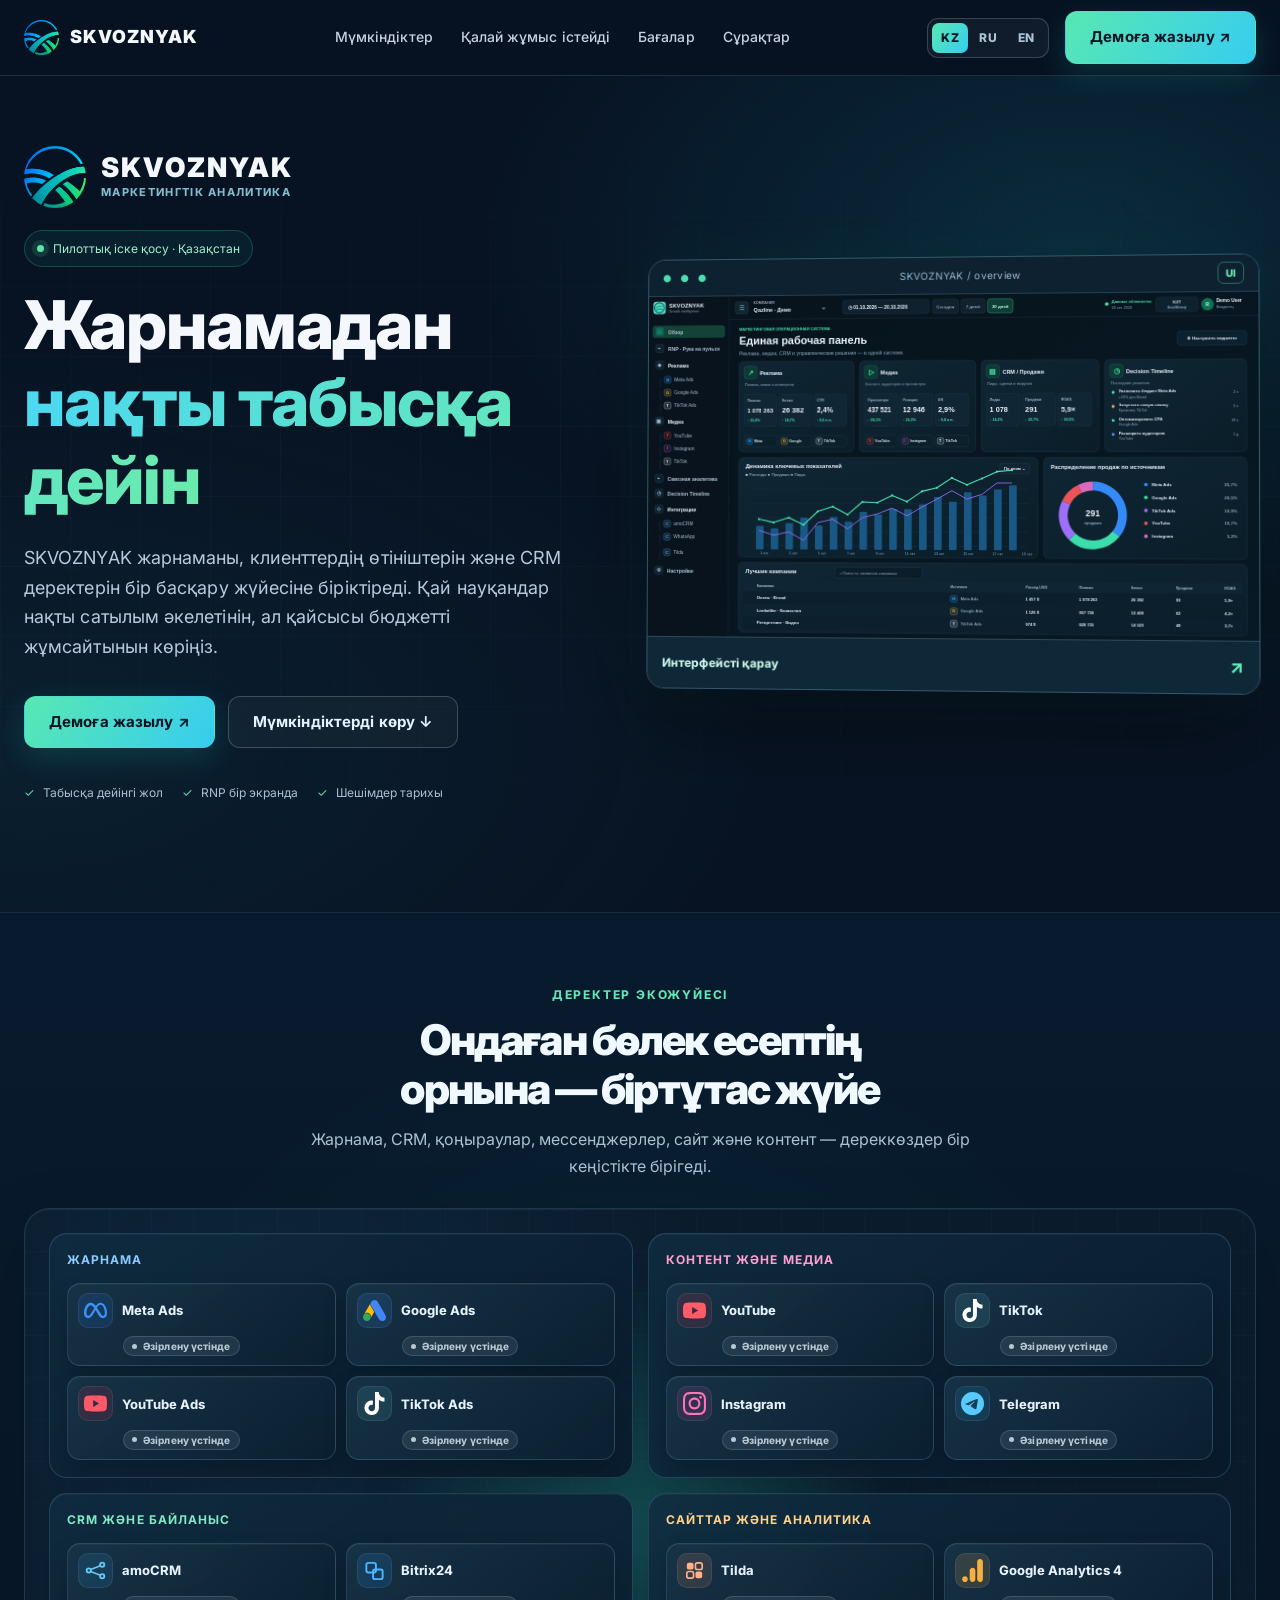
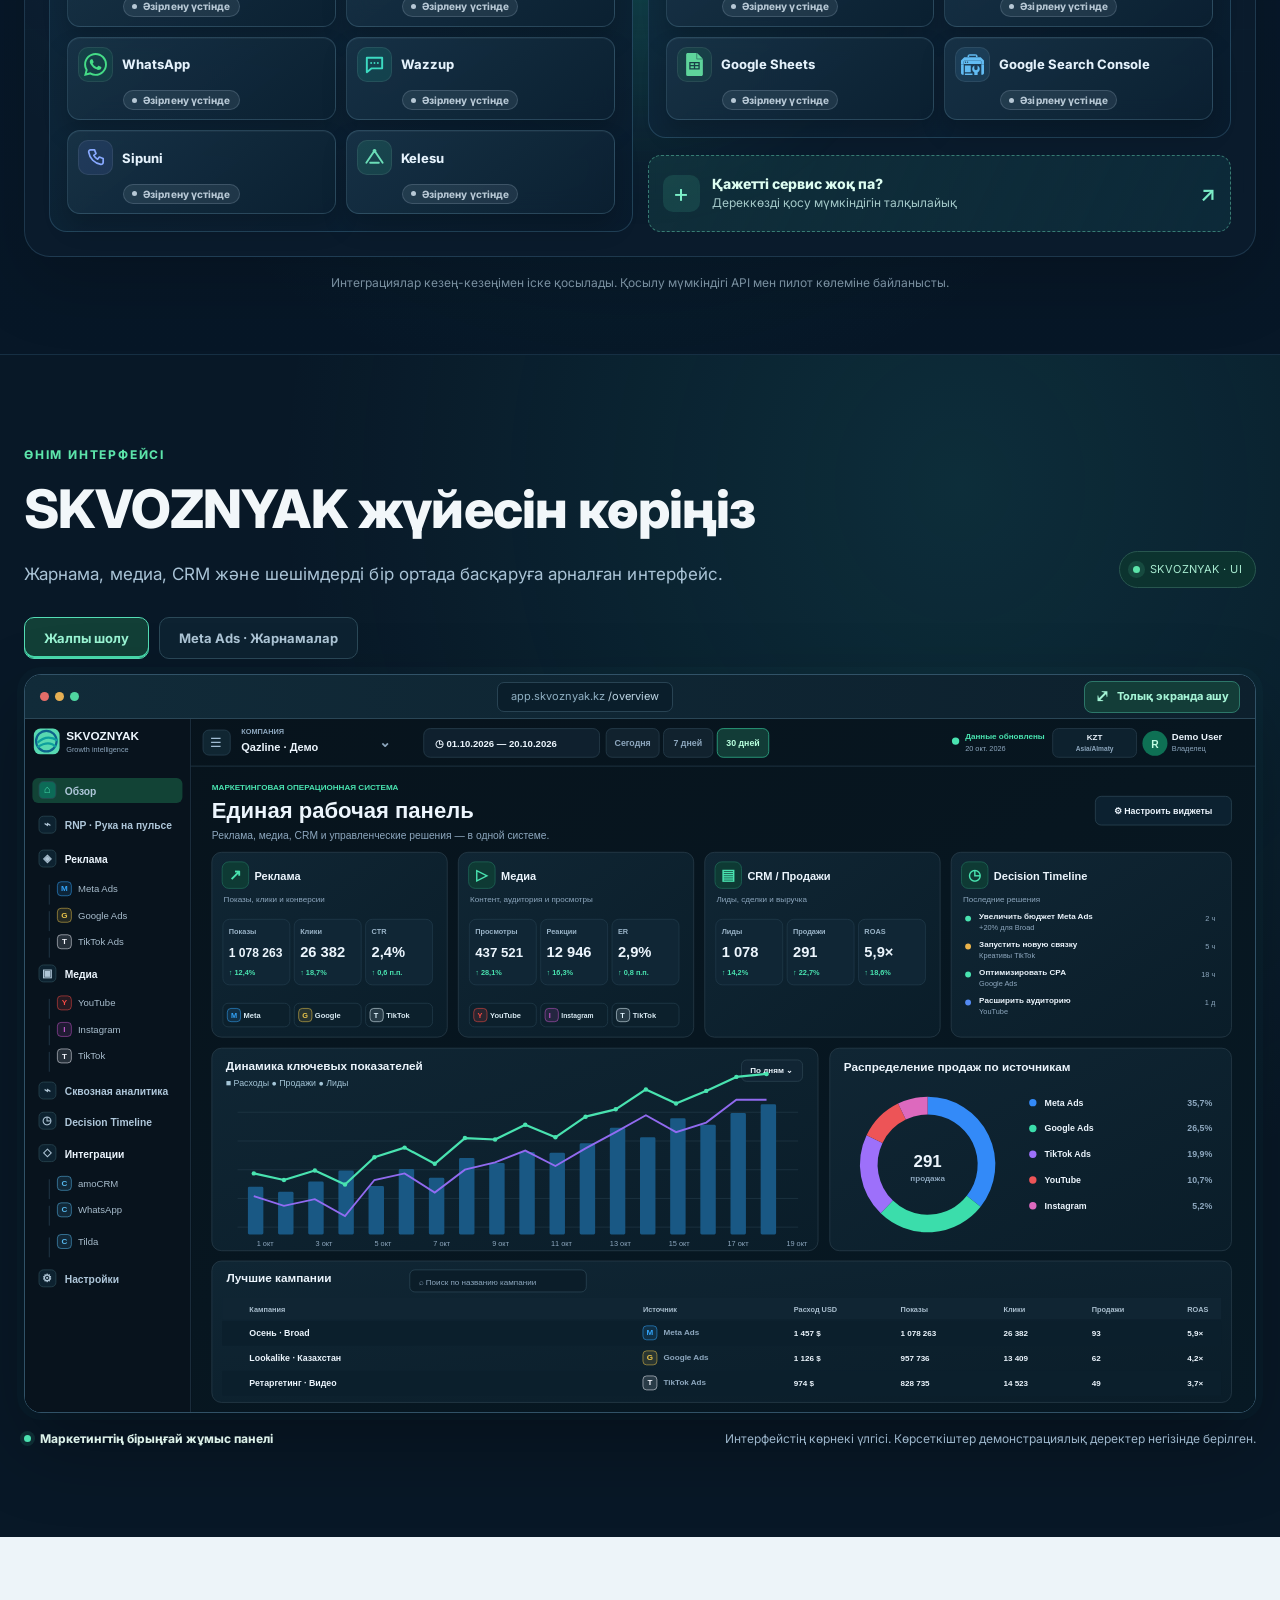
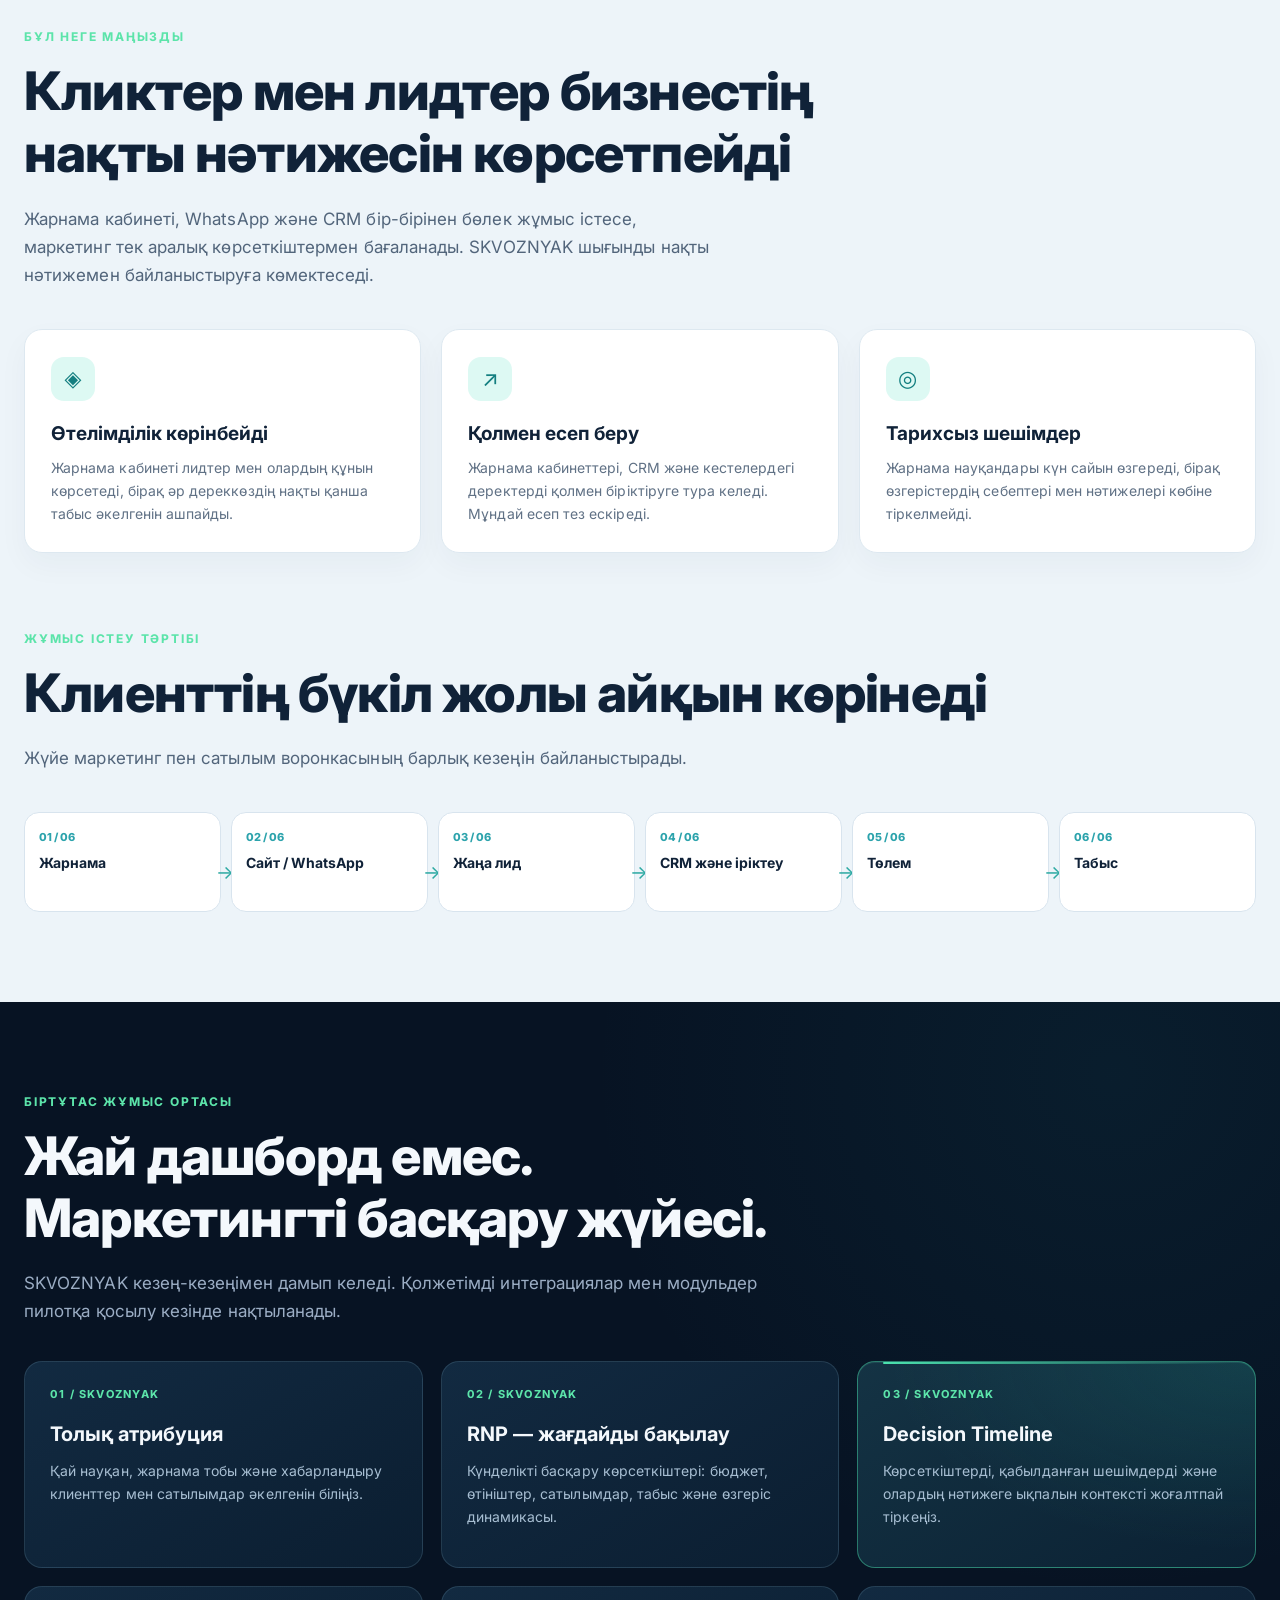
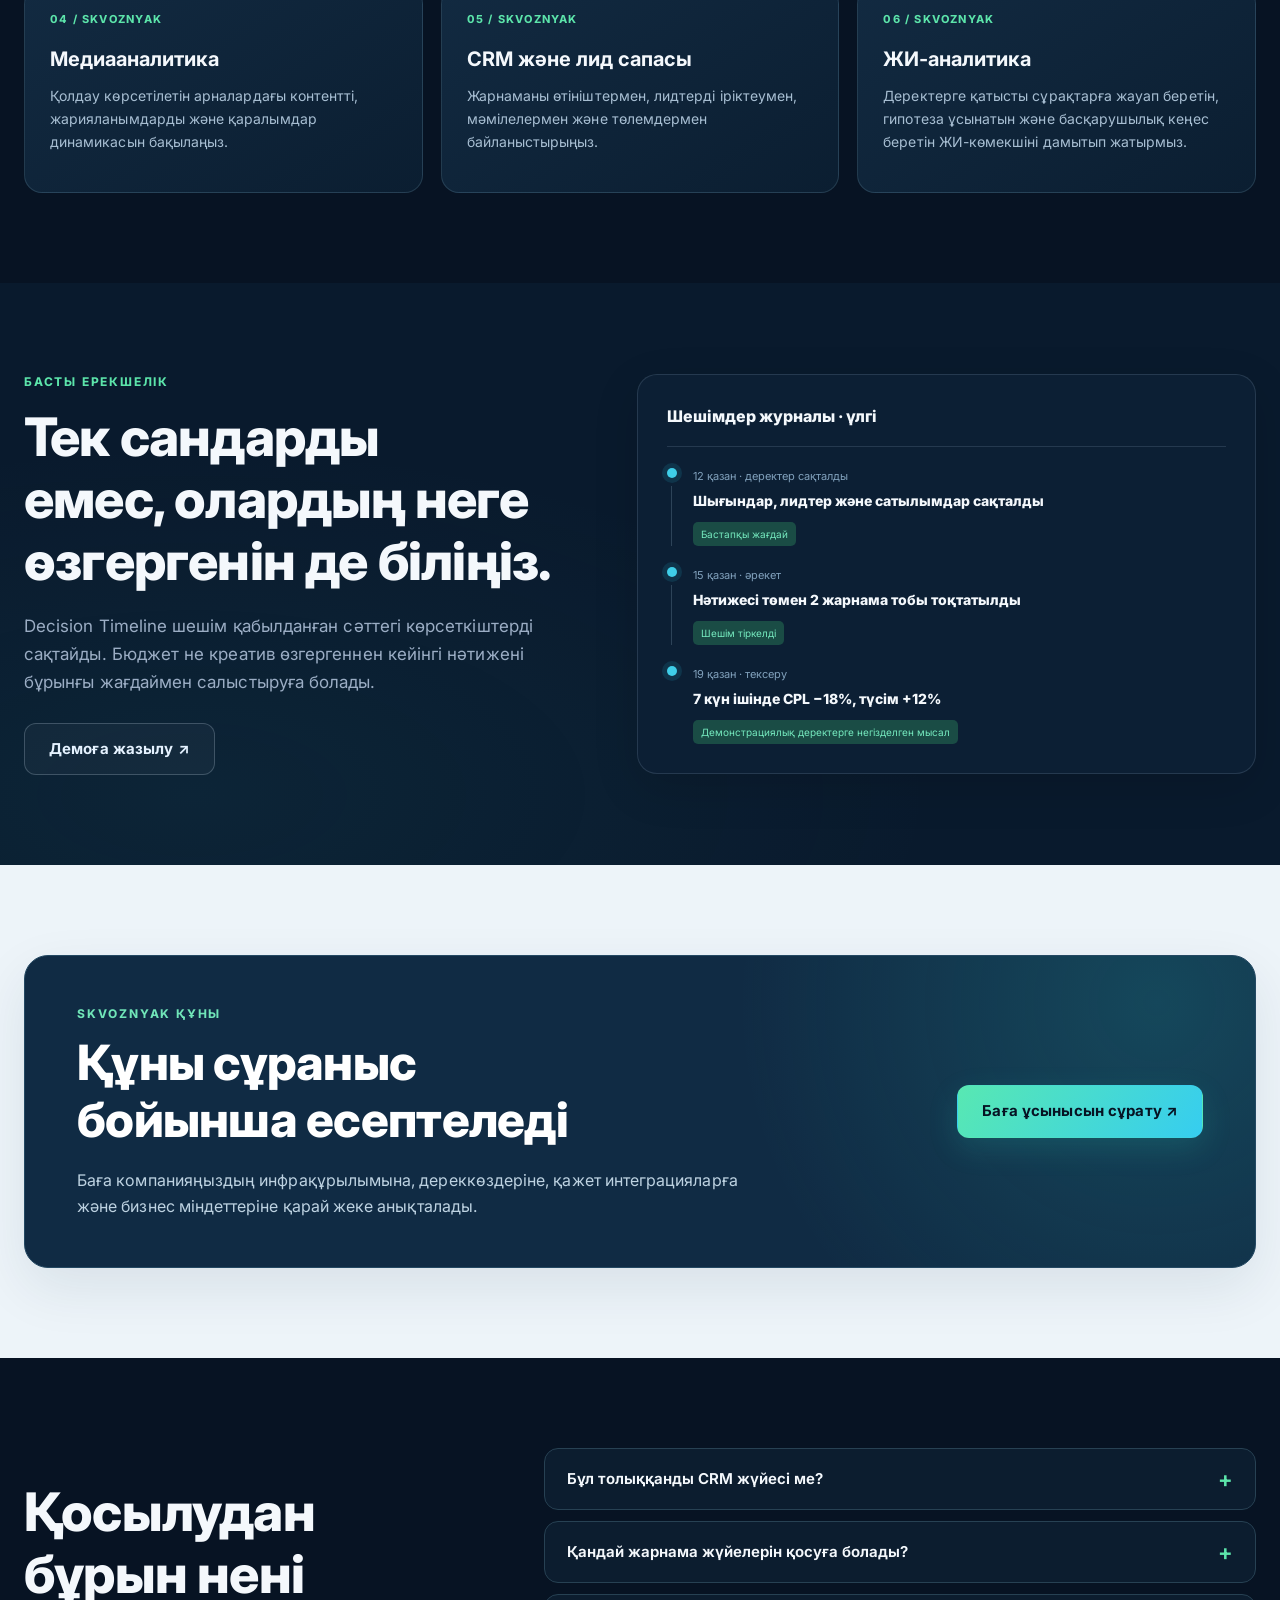
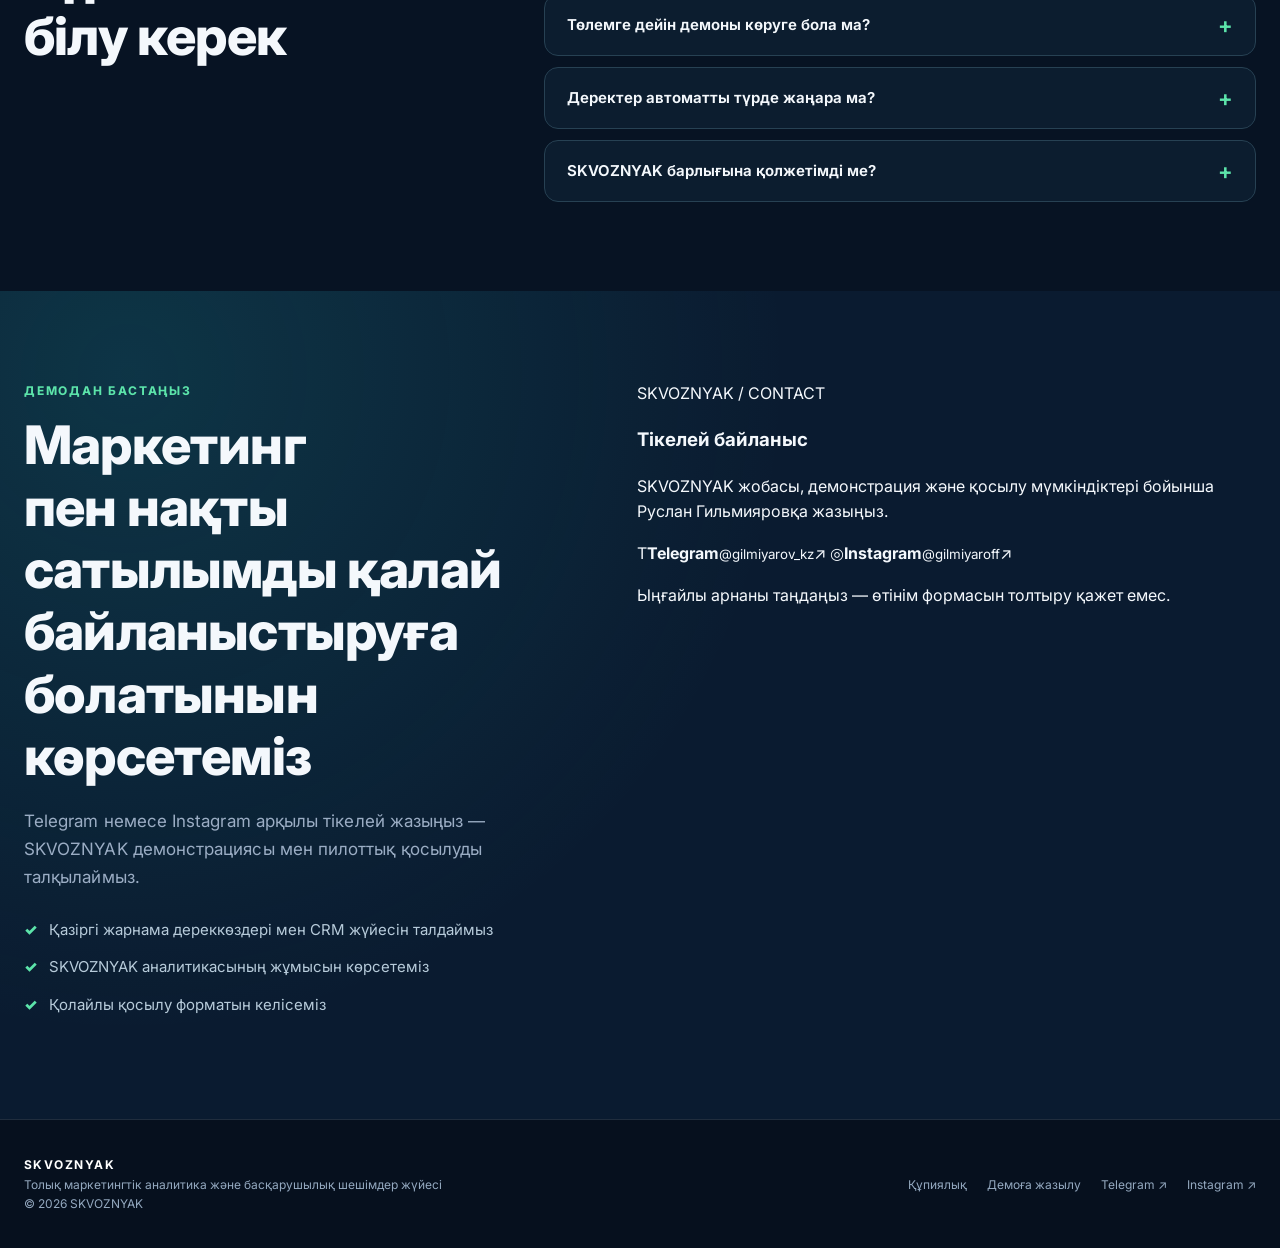
==== commit 4a1756c1: "feat: add direct contact channels to index.html" ====
--- a/index.html
+++ b/index.html
@@ -101,18 +101,14 @@
 <a href="#contact" class="button button-primary">Баға ұсынысын сұрату ↗</a>
 </div></div></section>
 <section class="section section-faq" id="faq"><div class="container faq-layout"><div class="faq-heading"><div class="eyebrow">Жиі қойылатын сұрақтар</div><h2>Қосылудан бұрын нені білу керек</h2></div><div class="faq-list"><details><summary>Бұл толыққанды CRM жүйесі ме?</summary><p>SKVOZNYAK маркетингті талдау және басқару жүйесі ретінде жасалып жатыр. CRM интеграциялары мен қосымша CRM модульдері бөлек талқыланады.</p></details><details><summary>Қандай жарнама жүйелерін қосуға болады?</summary><p>Архитектура Meta, Google, TikTok және басқа дереккөздерді қарастырады. Нақты қосылу мүмкіндігі аккаунт пен API рұқсаттары тексерілгеннен кейін расталады.</p></details><details><summary>Төлемге дейін демоны көруге бола ма?</summary><p>Иә. Интерфейс пен аналитика сценарийлерін үлгі деректер арқылы көрсетіп, содан кейін пилот көлемін анықтаймыз.</p></details><details><summary>Деректер автоматты түрде жаңара ма?</summary><p>Қолдау көрсетілетін API арқылы деректер автоматты жаңара алады. Жаңару жиілігі мен тарихи деректер көлемі дереккөзге және интеграция баптауларына байланысты.</p></details><details><summary>SKVOZNYAK барлығына қолжетімді ме?</summary><p>Өнім пилоттық әзірлеу кезеңінде. Функциялар біртіндеп енгізіледі, ал іске қосылатын мүмкіндіктер тізімі қосылу кезінде келісіліп бекітіледі.</p></details></div></div></section>
-<section class="section cta-section" id="contact"><div class="container cta-grid"><div class="cta-intro"><div class="eyebrow">Демодан бастаңыз</div><h2>Маркетинг пен нақты сатылымды қалай байланыстыруға болатынын көрсетеміз</h2><p class="section-lead">Воронкаңыздың құрылымын, дереккөздерді және пилот мүмкіндігін талқылау үшін байланыс деректеріңізді қалдырыңыз.</p><ul class="cta-points"><li>Қазіргі жарнама дереккөздері мен CRM жүйесін талдаймыз</li><li>SKVOZNYAK аналитикасының жұмысын көрсетеміз</li><li>Қолайлы қосылу форматын келісеміз</li></ul>
+<section class="section cta-section" id="contact"><div class="container cta-grid"><div class="cta-intro"><div class="eyebrow">Демодан бастаңыз</div><h2>Маркетинг пен нақты сатылымды қалай байланыстыруға болатынын көрсетеміз</h2><p class="section-lead">Telegram немесе Instagram арқылы тікелей жазыңыз — SKVOZNYAK демонстрациясы мен пилоттық қосылуды талқылаймыз.</p><ul class="cta-points"><li>Қазіргі жарнама дереккөздері мен CRM жүйесін талдаймыз</li><li>SKVOZNYAK аналитикасының жұмысын көрсетеміз</li><li>Қолайлы қосылу форматын келісеміз</li></ul>
 </div>
-<form class="lead-form" data-lead-form><h3>Демонстрацияға жазылу</h3><p>Компанияңыз туралы қысқаша айтып беріңіз, біз келесі қадамды талқылаймыз.</p><div class="form-grid">
-<div class="field"><label for="lead-name">Атыңыз</label><input id="lead-name" name="name" type="text" autocomplete="name" maxlength="120" placeholder="Сізге қалай жүгінеміз" required></div>
-<div class="field"><label for="lead-phone">Телефон / WhatsApp</label><input id="lead-phone" name="phone" type="tel" autocomplete="tel" inputmode="tel" maxlength="25" placeholder="+7 700 000 00 00" required></div>
-<div class="field full"><label for="lead-company">Компания</label><input id="lead-company" name="company" type="text" maxlength="120" placeholder="Компания атауы"></div>
-<div class="field full"><label for="lead-interest">Сізді не қызықтырады?</label><select id="lead-interest" name="interest"><option value="demo">Демонстрация</option><option value="pilot">Пилоттық қосылу</option><option value="consultation">Кеңес алу</option></select></div>
-<div class="honeypot" aria-hidden="true"><label>Website <input name="website" type="text" tabindex="-1" aria-hidden="true" autocomplete="off"></label></div>
-</div><label class="form-consent"><input type="checkbox" name="consent" required> <span>Жеке деректерімді өңдеуге келісемін және <a href="/privacy/" target="_blank" rel="noopener">құпиялық саясатымен таныстым</a>.</span></label>
-<button class="button button-primary submit-button" type="submit">Өтінім жіберу ↗</button><div class="form-message" role="status" aria-live="polite" data-form-status></div></form>
+<div class="direct-contact-card" aria-label="SKVOZNYAK contact"><div class="direct-contact-eyebrow">SKVOZNYAK / CONTACT</div><h3>Тікелей байланыс</h3><p>SKVOZNYAK жобасы, демонстрация және қосылу мүмкіндіктері бойынша Руслан Гильмияровқа жазыңыз.</p><div class="direct-contact-options">
+<a class="direct-contact-option" href="https://t.me/gilmiyarov_kz" target="_blank" rel="noopener noreferrer" aria-label="Telegram @gilmiyarov_kz"><span class="contact-channel-icon is-telegram" aria-hidden="true">T</span><span class="direct-contact-info"><strong>Telegram</strong><small>@gilmiyarov_kz</small></span><span class="contact-arrow" aria-hidden="true">↗</span></a>
+<a class="direct-contact-option" href="https://instagram.com/gilmiyaroff" target="_blank" rel="noopener noreferrer" aria-label="Instagram @gilmiyaroff"><span class="contact-channel-icon is-instagram" aria-hidden="true">◎</span><span class="direct-contact-info"><strong>Instagram</strong><small>@gilmiyaroff</small></span><span class="contact-arrow" aria-hidden="true">↗</span></a>
+</div><p class="direct-contact-footnote">Ыңғайлы арнаны таңдаңыз — өтінім формасын толтыру қажет емес.</p></div>
 </div></section></main>
-<footer class="footer"><div class="container footer-inner"><div><strong style="color:#fff;letter-spacing:.12em">SKVOZNYAK</strong><div>Толық маркетингтік аналитика және басқарушылық шешімдер жүйесі</div><div>© <span data-year>2026</span> SKVOZNYAK</div></div><div class="footer-links"><a href="/privacy/">Құпиялық</a><a href="#contact">Демоға жазылу</a></div></div></footer>
+<footer class="footer"><div class="container footer-inner"><div><strong style="color:#fff;letter-spacing:.12em">SKVOZNYAK</strong><div>Толық маркетингтік аналитика және басқарушылық шешімдер жүйесі</div><div>© <span data-year>2026</span> SKVOZNYAK</div></div><div class="footer-links"><a href="/privacy/">Құпиялық</a><a href="#contact">Демоға жазылу</a><a href="https://t.me/gilmiyarov_kz" target="_blank" rel="noopener noreferrer">Telegram ↗</a><a href="https://instagram.com/gilmiyaroff" target="_blank" rel="noopener noreferrer">Instagram ↗</a></div></div></footer>
 <script src="/assets/site.js?v=20261021-scroll-reveal-5" defer></script>
 <script src="/assets/integration-statuses.js?v=20261022-status-v1" defer></script>
 <script src="/assets/integrations.js?v=20261022-status-v1" defer></script>
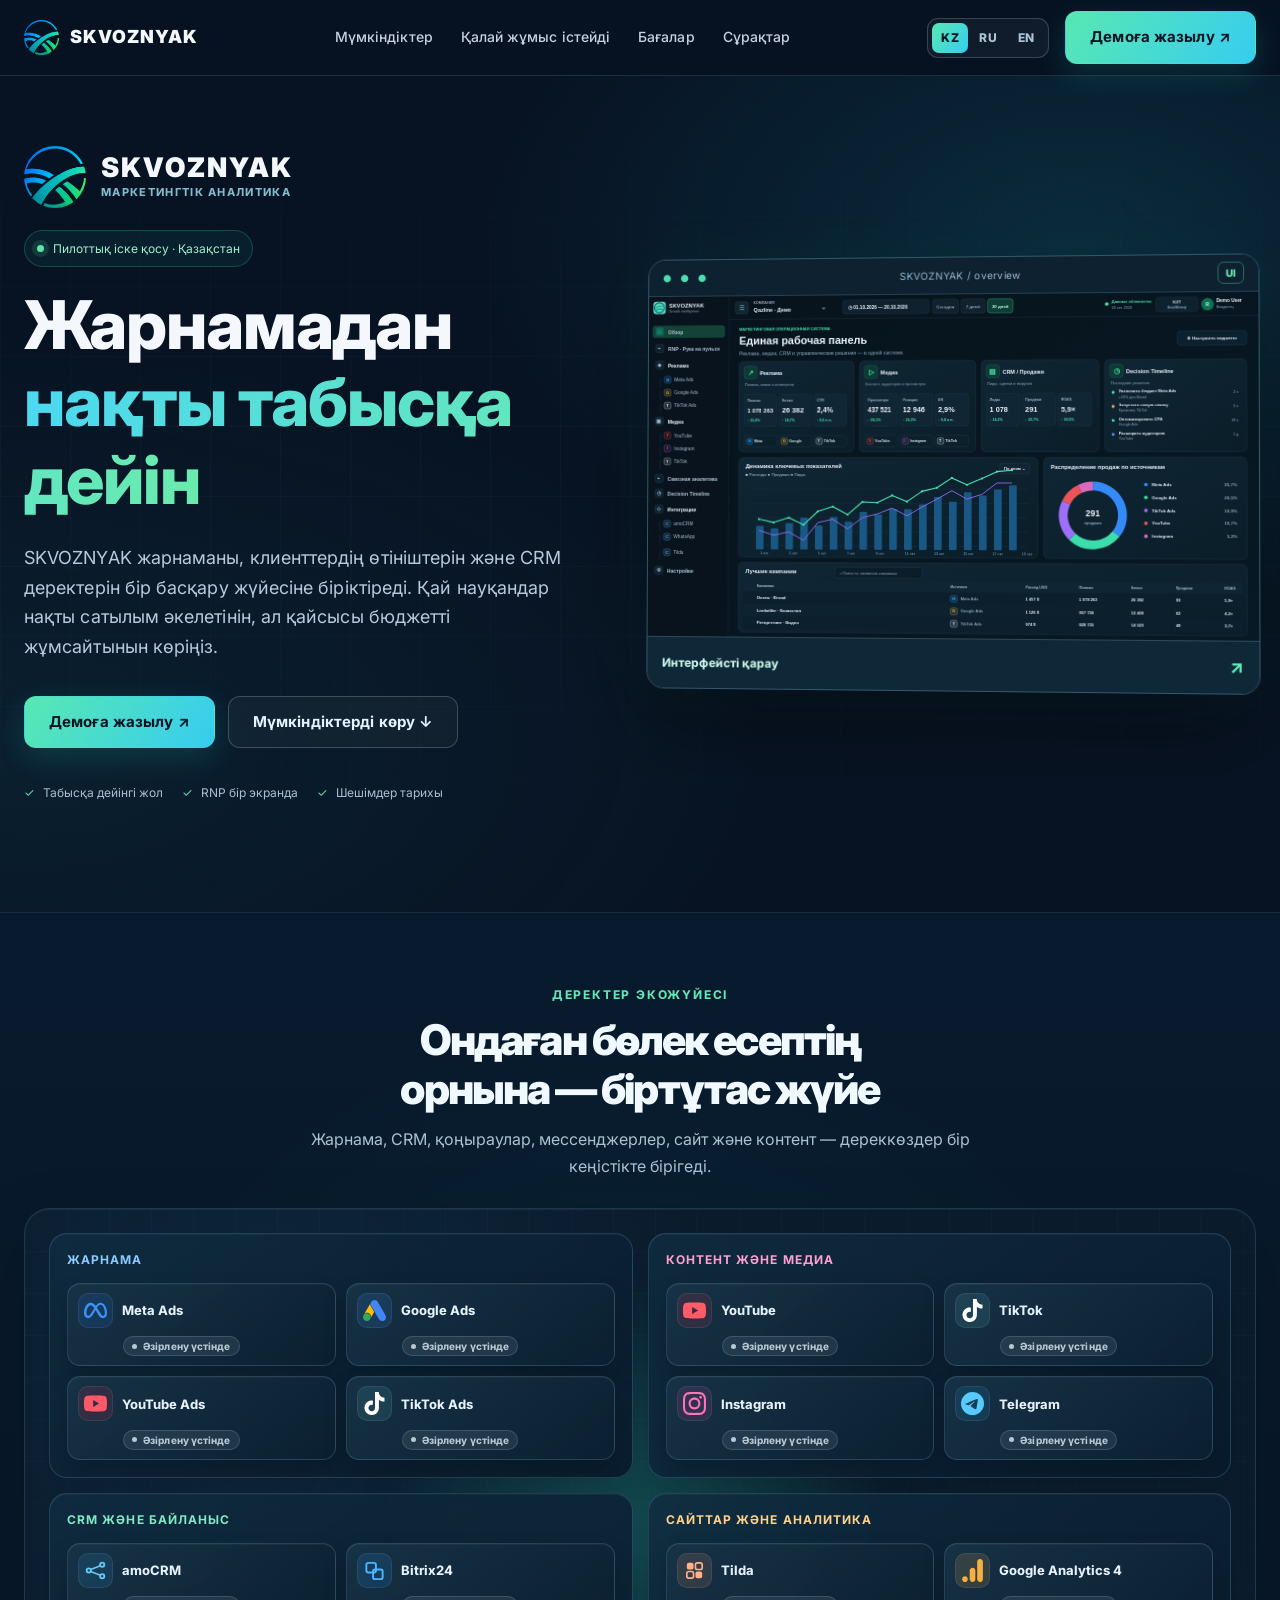
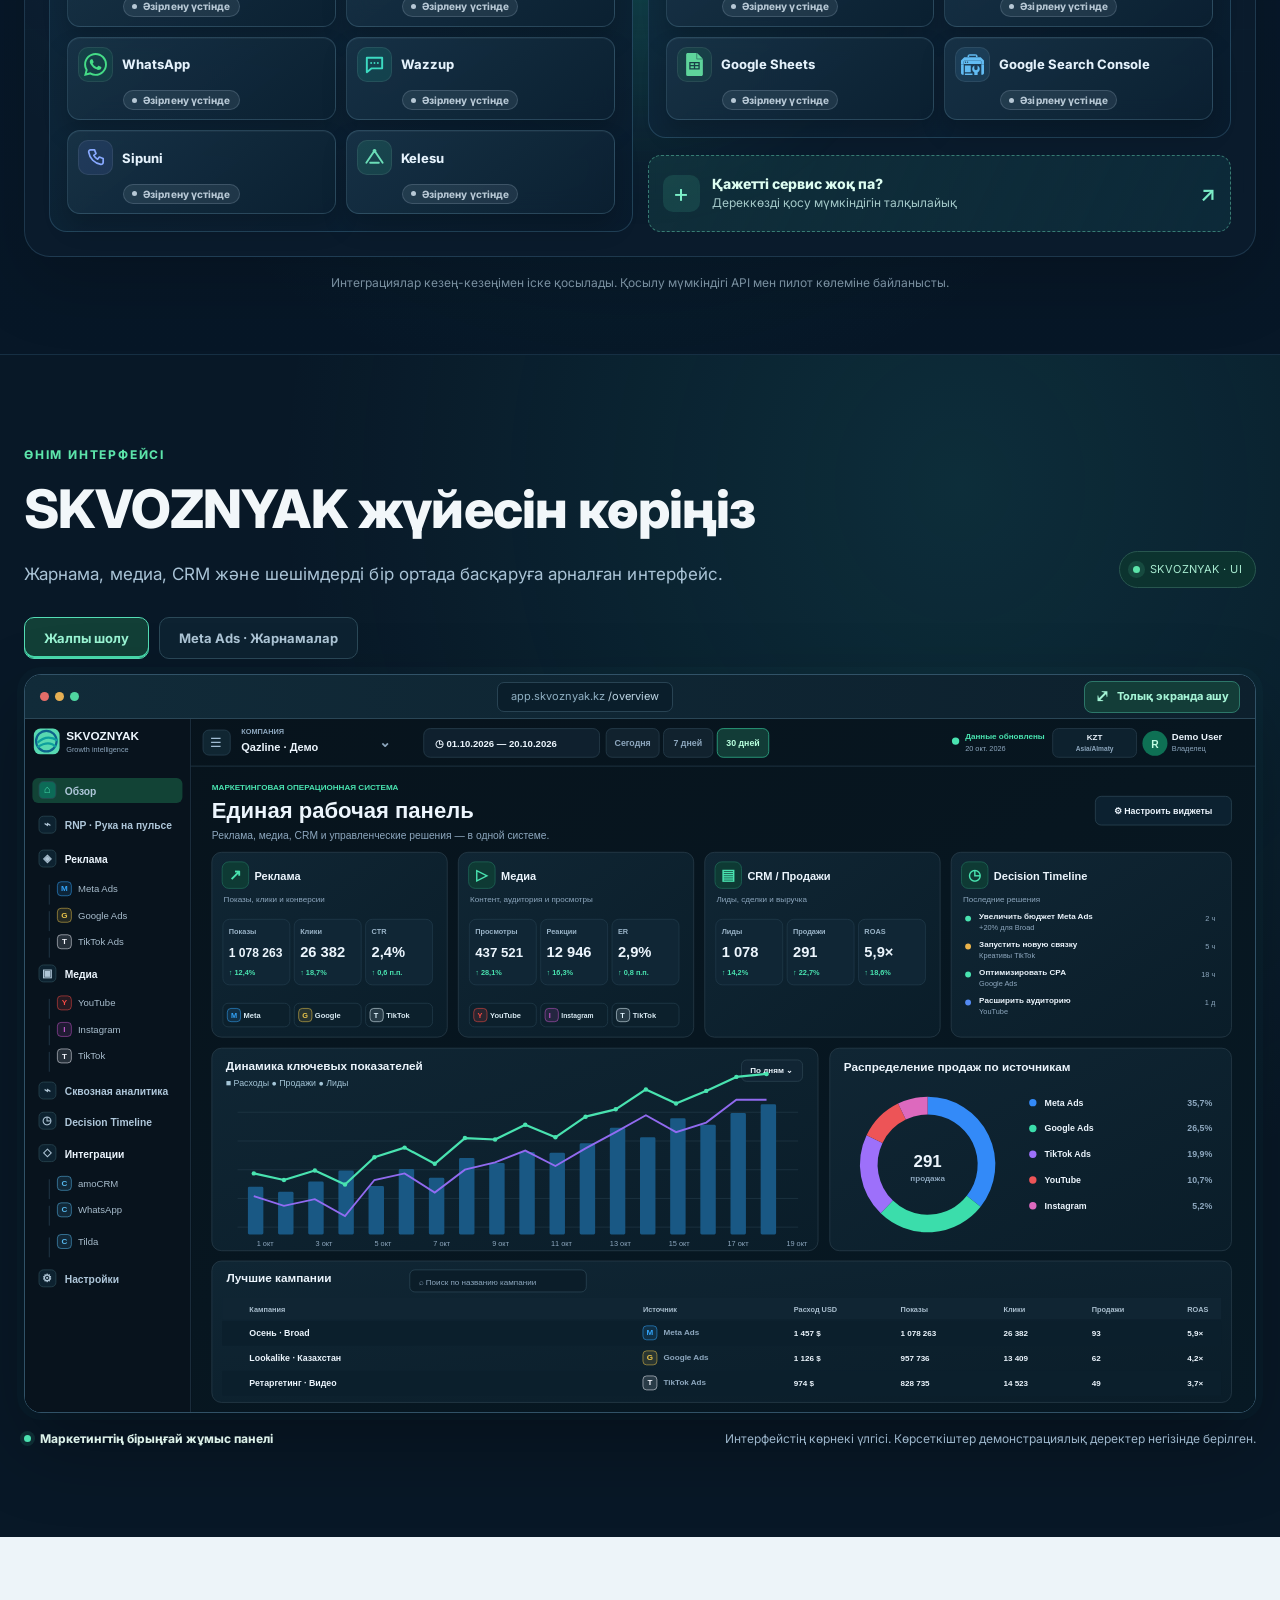
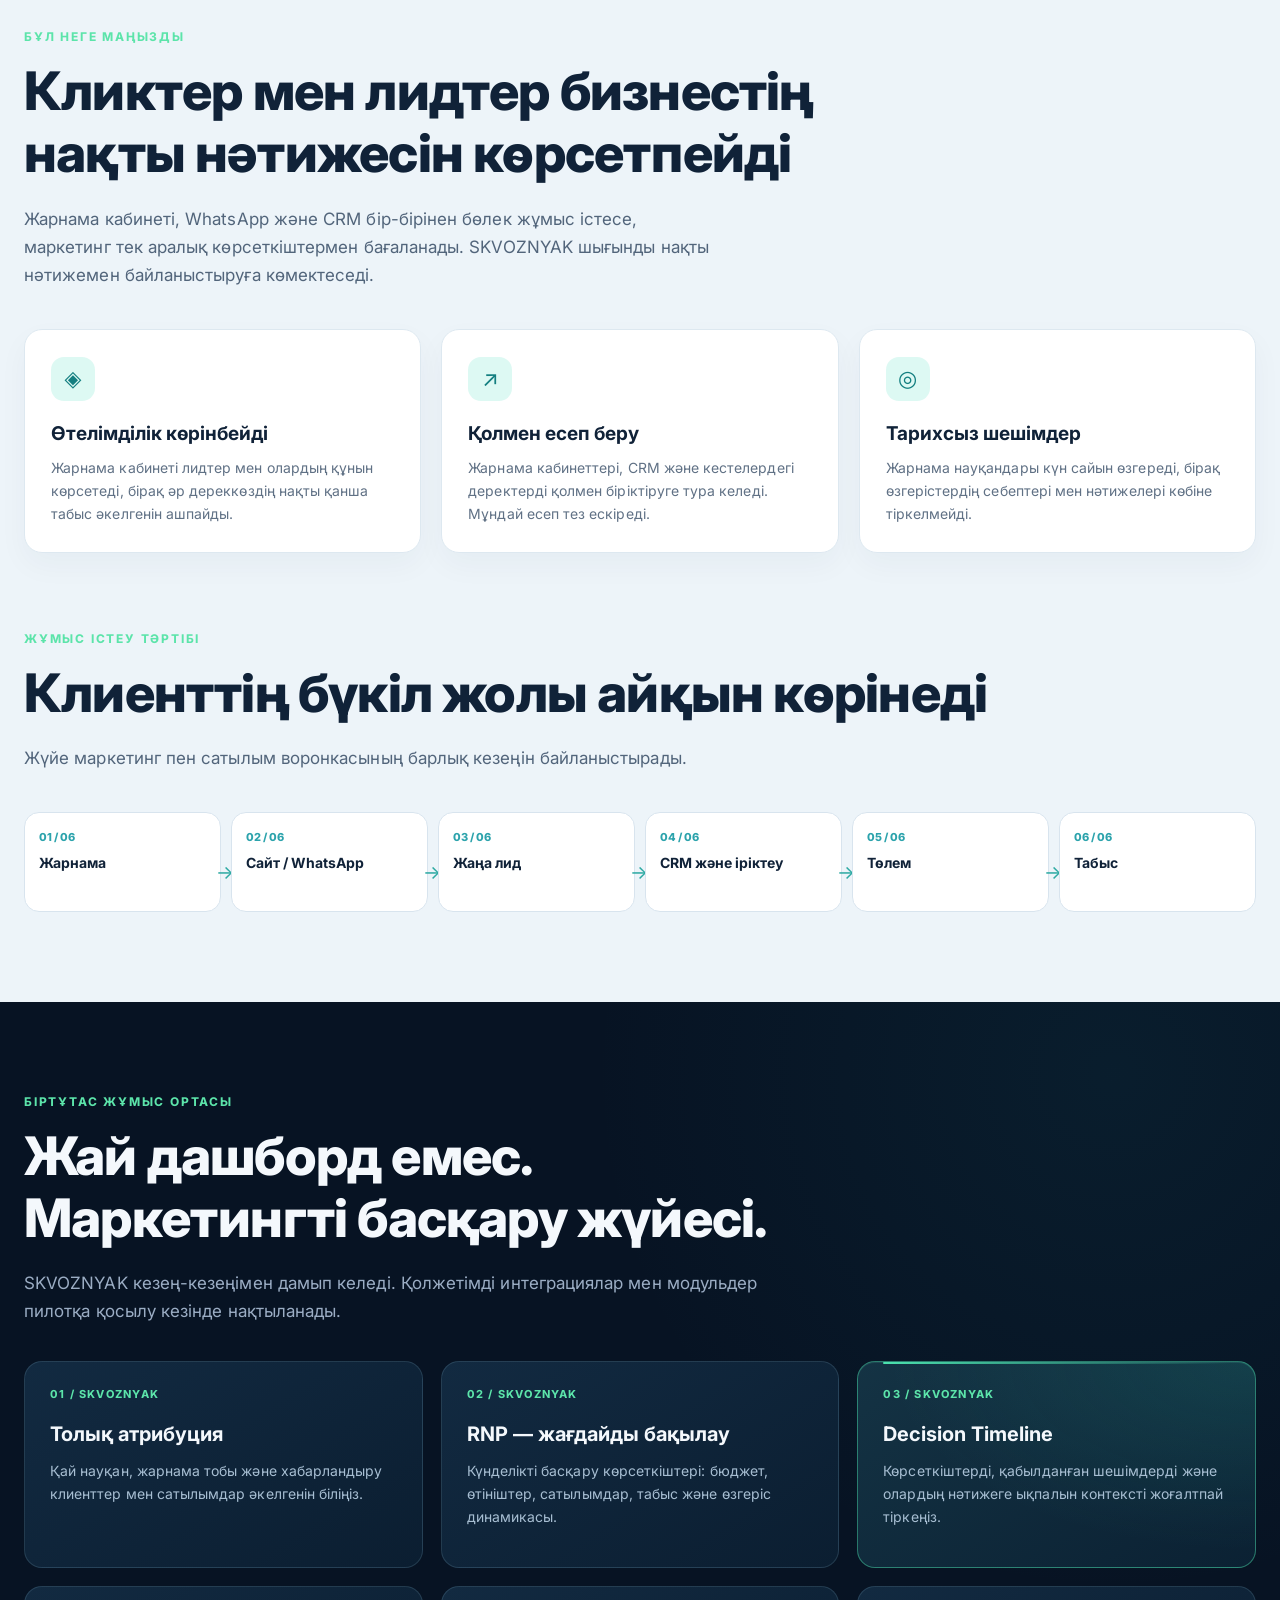
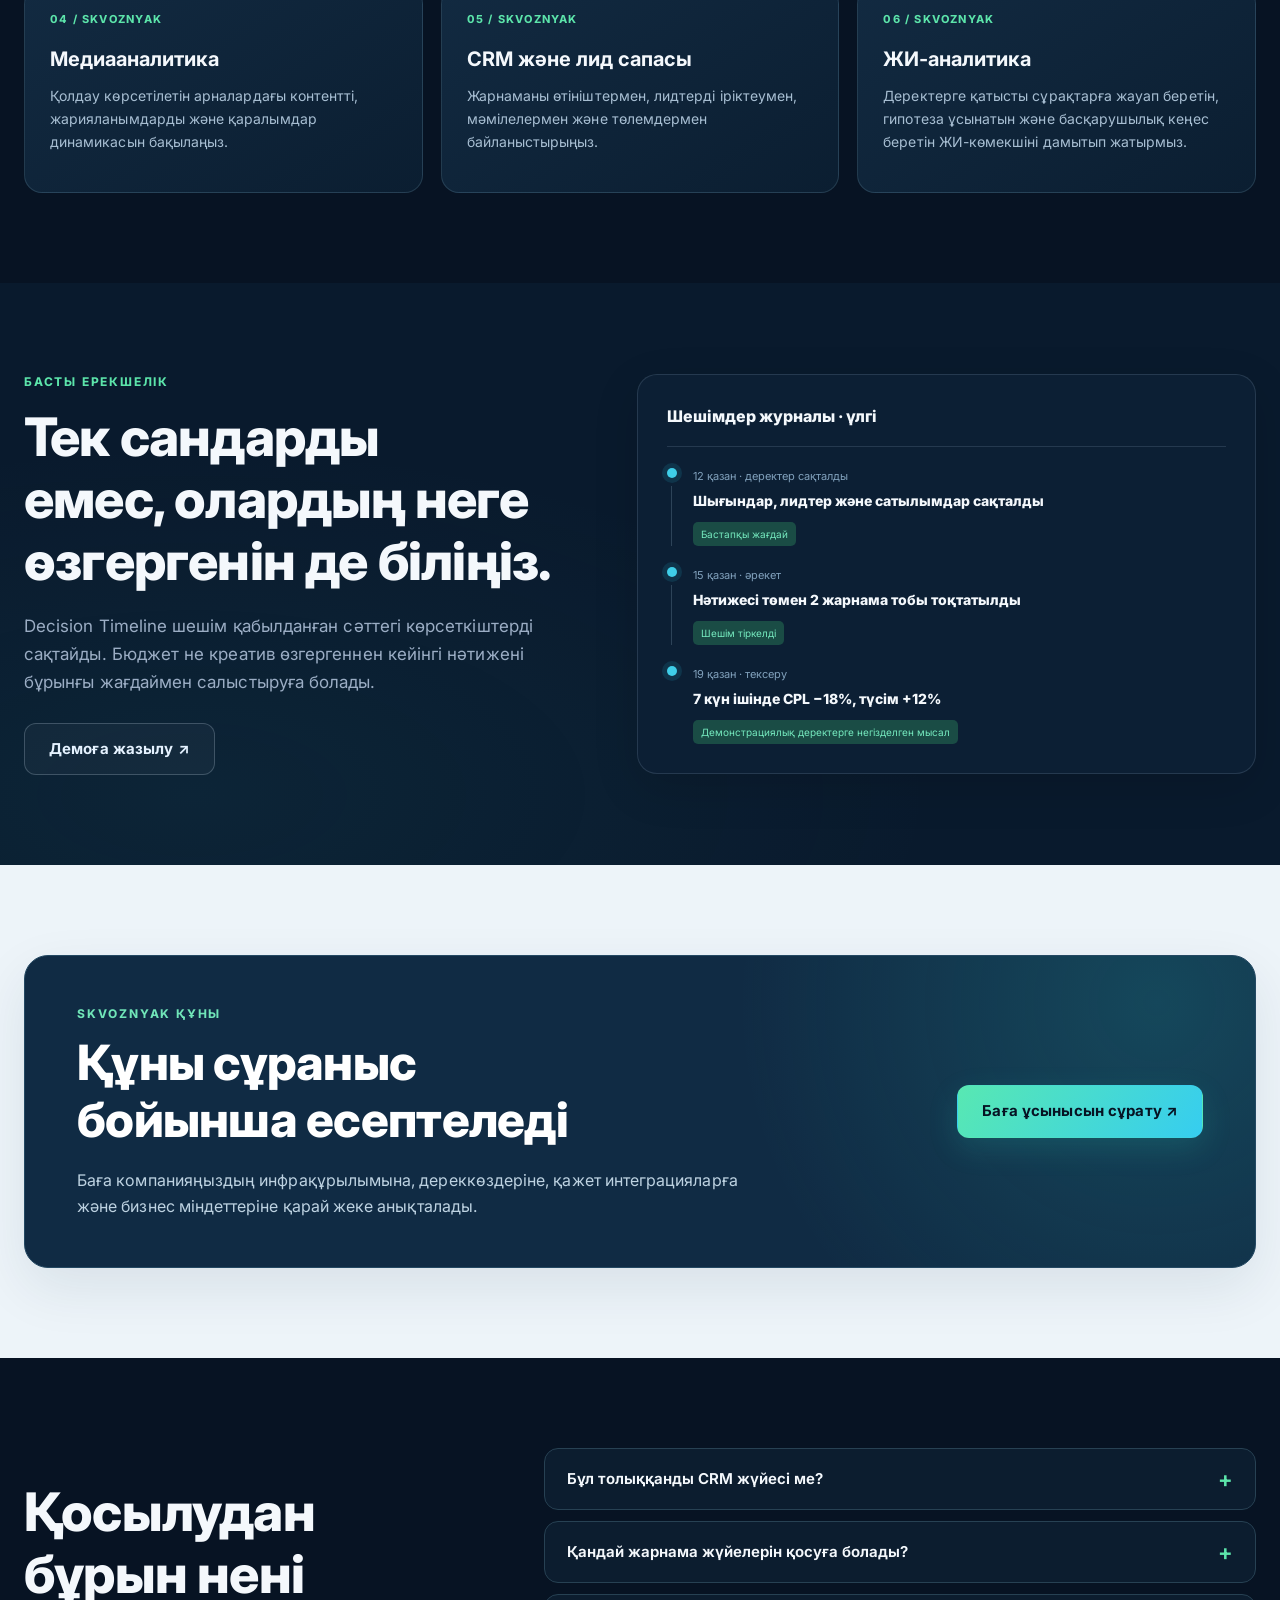
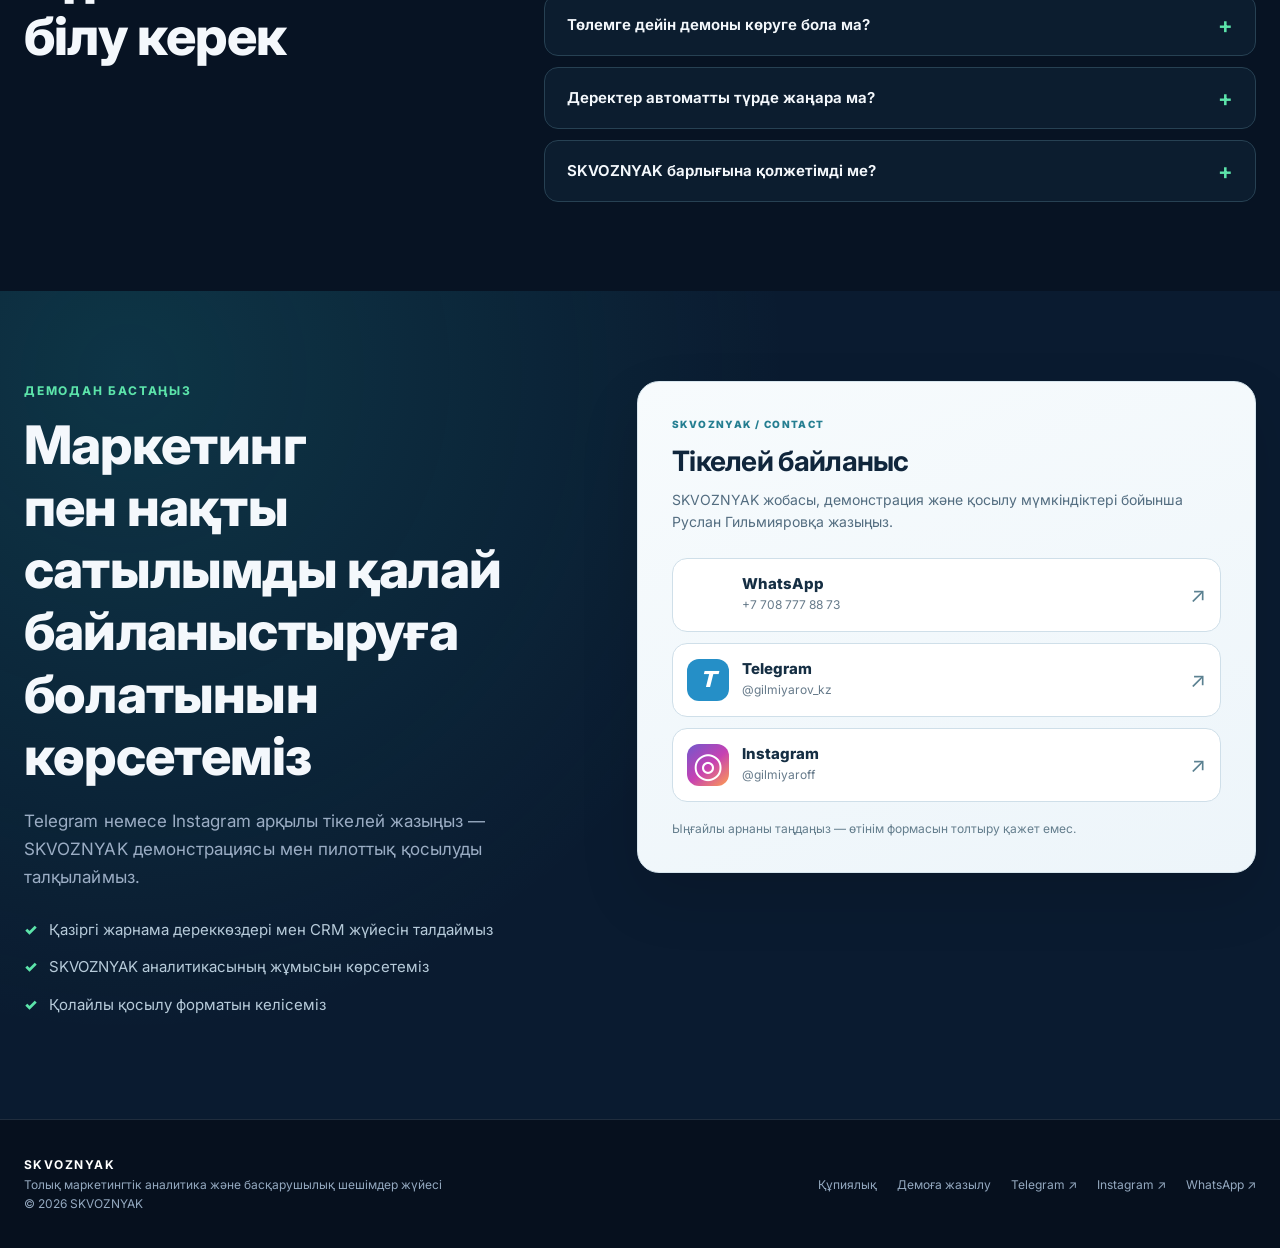
==== commit c8356239: "feat: WhatsApp contact on index.html" ====
--- a/index.html
+++ b/index.html
@@ -104,11 +104,13 @@
 <section class="section cta-section" id="contact"><div class="container cta-grid"><div class="cta-intro"><div class="eyebrow">Демодан бастаңыз</div><h2>Маркетинг пен нақты сатылымды қалай байланыстыруға болатынын көрсетеміз</h2><p class="section-lead">Telegram немесе Instagram арқылы тікелей жазыңыз — SKVOZNYAK демонстрациясы мен пилоттық қосылуды талқылаймыз.</p><ul class="cta-points"><li>Қазіргі жарнама дереккөздері мен CRM жүйесін талдаймыз</li><li>SKVOZNYAK аналитикасының жұмысын көрсетеміз</li><li>Қолайлы қосылу форматын келісеміз</li></ul>
 </div>
 <div class="direct-contact-card" aria-label="SKVOZNYAK contact"><div class="direct-contact-eyebrow">SKVOZNYAK / CONTACT</div><h3>Тікелей байланыс</h3><p>SKVOZNYAK жобасы, демонстрация және қосылу мүмкіндіктері бойынша Руслан Гильмияровқа жазыңыз.</p><div class="direct-contact-options">
+<a class="direct-contact-option" href="https://wa.me/77087778873" target="_blank" rel="noopener noreferrer" aria-label="WhatsApp чатын ашу +7 708 777 88 73"><span class="contact-channel-icon is-whatsapp" aria-hidden="true"><svg viewBox="0 0 24 24" fill="currentColor" aria-hidden="true" focusable="false"><path d="M17.472 14.382c-.297-.149-1.758-.867-2.03-.967-.273-.099-.471-.148-.67.15-.197.297-.767.966-.94 1.164-.173.199-.347.223-.644.075-.297-.15-1.255-.463-2.39-1.475-.883-.788-1.48-1.761-1.653-2.059-.173-.297-.018-.458.13-.606.134-.133.298-.347.446-.52.149-.174.198-.298.298-.497.099-.198.05-.371-.025-.52-.075-.149-.669-1.612-.916-2.207-.242-.579-.487-.5-.669-.51-.173-.008-.371-.01-.57-.01-.198 0-.52.074-.792.372-.272.297-1.04 1.016-1.04 2.479 0 1.462 1.065 2.875 1.213 3.074.149.198 2.096 3.2 5.077 4.487.709.306 1.262.489 1.694.625.712.227 1.36.195 1.871.118.571-.085 1.758-.719 2.006-1.413.248-.694.248-1.289.173-1.413-.074-.124-.272-.198-.57-.347m-5.421 7.403h-.004a9.87 9.87 0 01-5.031-1.378l-.361-.214-3.741.982.998-3.648-.235-.374a9.86 9.86 0 01-1.51-5.26c.001-5.45 4.436-9.884 9.888-9.884 2.64 0 5.122 1.03 6.988 2.898a9.825 9.825 0 012.893 6.994c-.003 5.45-4.437 9.884-9.885 9.884m8.413-18.297A11.815 11.815 0 0012.05 0C5.495 0 .16 5.335.157 11.892c0 2.096.547 4.142 1.588 5.945L.057 24l6.305-1.654a11.882 11.882 0 005.683 1.448h.005c6.554 0 11.89-5.335 11.893-11.893a11.821 11.821 0 00-3.48-8.413Z"/></svg></span><span class="direct-contact-info"><strong>WhatsApp</strong><small>+7 708 777 88 73</small></span><span class="contact-arrow" aria-hidden="true">↗</span></a>
+
 <a class="direct-contact-option" href="https://t.me/gilmiyarov_kz" target="_blank" rel="noopener noreferrer" aria-label="Telegram @gilmiyarov_kz"><span class="contact-channel-icon is-telegram" aria-hidden="true">T</span><span class="direct-contact-info"><strong>Telegram</strong><small>@gilmiyarov_kz</small></span><span class="contact-arrow" aria-hidden="true">↗</span></a>
 <a class="direct-contact-option" href="https://instagram.com/gilmiyaroff" target="_blank" rel="noopener noreferrer" aria-label="Instagram @gilmiyaroff"><span class="contact-channel-icon is-instagram" aria-hidden="true">◎</span><span class="direct-contact-info"><strong>Instagram</strong><small>@gilmiyaroff</small></span><span class="contact-arrow" aria-hidden="true">↗</span></a>
 </div><p class="direct-contact-footnote">Ыңғайлы арнаны таңдаңыз — өтінім формасын толтыру қажет емес.</p></div>
 </div></section></main>
-<footer class="footer"><div class="container footer-inner"><div><strong style="color:#fff;letter-spacing:.12em">SKVOZNYAK</strong><div>Толық маркетингтік аналитика және басқарушылық шешімдер жүйесі</div><div>© <span data-year>2026</span> SKVOZNYAK</div></div><div class="footer-links"><a href="/privacy/">Құпиялық</a><a href="#contact">Демоға жазылу</a><a href="https://t.me/gilmiyarov_kz" target="_blank" rel="noopener noreferrer">Telegram ↗</a><a href="https://instagram.com/gilmiyaroff" target="_blank" rel="noopener noreferrer">Instagram ↗</a></div></div></footer>
+<footer class="footer"><div class="container footer-inner"><div><strong style="color:#fff;letter-spacing:.12em">SKVOZNYAK</strong><div>Толық маркетингтік аналитика және басқарушылық шешімдер жүйесі</div><div>© <span data-year>2026</span> SKVOZNYAK</div></div><div class="footer-links"><a href="/privacy/">Құпиялық</a><a href="#contact">Демоға жазылу</a><a href="https://t.me/gilmiyarov_kz" target="_blank" rel="noopener noreferrer">Telegram ↗</a><a href="https://instagram.com/gilmiyaroff" target="_blank" rel="noopener noreferrer">Instagram ↗</a><a href="https://wa.me/77087778873" target="_blank" rel="noopener noreferrer">WhatsApp ↗</a></div></div></footer>
 <script src="/assets/site.js?v=20261021-scroll-reveal-5" defer></script>
 <script src="/assets/integration-statuses.js?v=20261022-status-v1" defer></script>
 <script src="/assets/integrations.js?v=20261022-status-v1" defer></script>
--- a/assets/styles.css
+++ b/assets/styles.css
@@ -411,3 +411,25 @@
   .pilot-cases-grid { grid-template-columns: 1fr; }
   .pilot-case { padding: 19px; }
 }
+
+
+/* Direct-contact CTA while lead collection is not available. */
+.direct-contact-card{min-width:0;color:#10263c;background:linear-gradient(160deg,#f7fbfd,#edf5fa);border:1px solid #d7e5ed;border-radius:22px;padding:clamp(22px,3vw,34px);box-shadow:0 25px 60px rgba(0,0,0,.12)}
+.direct-contact-eyebrow{font-size:10px;font-weight:850;letter-spacing:.14em;color:#247e91;margin-bottom:12px}
+.direct-contact-card h3{font-size:clamp(22px,2.35vw,28px);letter-spacing:-.025em;line-height:1.25;margin:0 0 10px;color:#10263c}
+.direct-contact-card>p{font-size:14px;line-height:1.6;margin:0;color:#536d80}
+.direct-contact-options{display:grid;gap:11px;margin:24px 0 17px}
+.direct-contact-option{width:100%;display:flex;align-items:center;gap:13px;padding:12px 14px;min-height:74px;border:1px solid #cfdfe9;border-radius:15px;background:#fff;color:#152e43;transition:border-color .2s,transform .2s,box-shadow .2s}
+.direct-contact-option:hover{border-color:#5ec9c7;box-shadow:0 8px 24px rgba(28,106,121,.12);transform:translateY(-2px)}
+.direct-contact-option:focus-visible{outline:3px solid #48bfb4;outline-offset:3px}
+.contact-channel-icon{display:grid;place-items:center;flex:0 0 42px;width:42px;height:42px;border-radius:12px;font-weight:900;font-size:22px;color:white}
+.contact-channel-icon.is-telegram{background:#258fc7;font-style:italic}
+.contact-channel-icon.is-instagram{background:linear-gradient(140deg,#7158cc,#c641b3 52%,#ff9d50);font-size:35px;line-height:1}
+.direct-contact-info{display:flex;flex:1;flex-direction:column;gap:2px;align-items:flex-start;min-width:0}
+.direct-contact-info strong{font-size:15px;font-weight:800;line-height:1.2}
+.direct-contact-info small{font-size:12px;color:#667a8a;overflow-wrap:anywhere}
+.contact-arrow{font-size:21px;color:#5b8191}
+.direct-contact-card>.direct-contact-footnote{margin:0;font-size:12px;color:#647e8d}
+.footer-links{flex-wrap:wrap}
+@media(max-width:480px){.direct-contact-card{padding:22px 18px}.direct-contact-option{gap:10px;padding:12px}.contact-channel-icon{flex-basis:39px;width:39px;height:39px}.direct-contact-info strong{font-size:14px}}
+@media(prefers-reduced-motion:reduce){.direct-contact-option{transition:none}.direct-contact-option:hover{transform:none}}
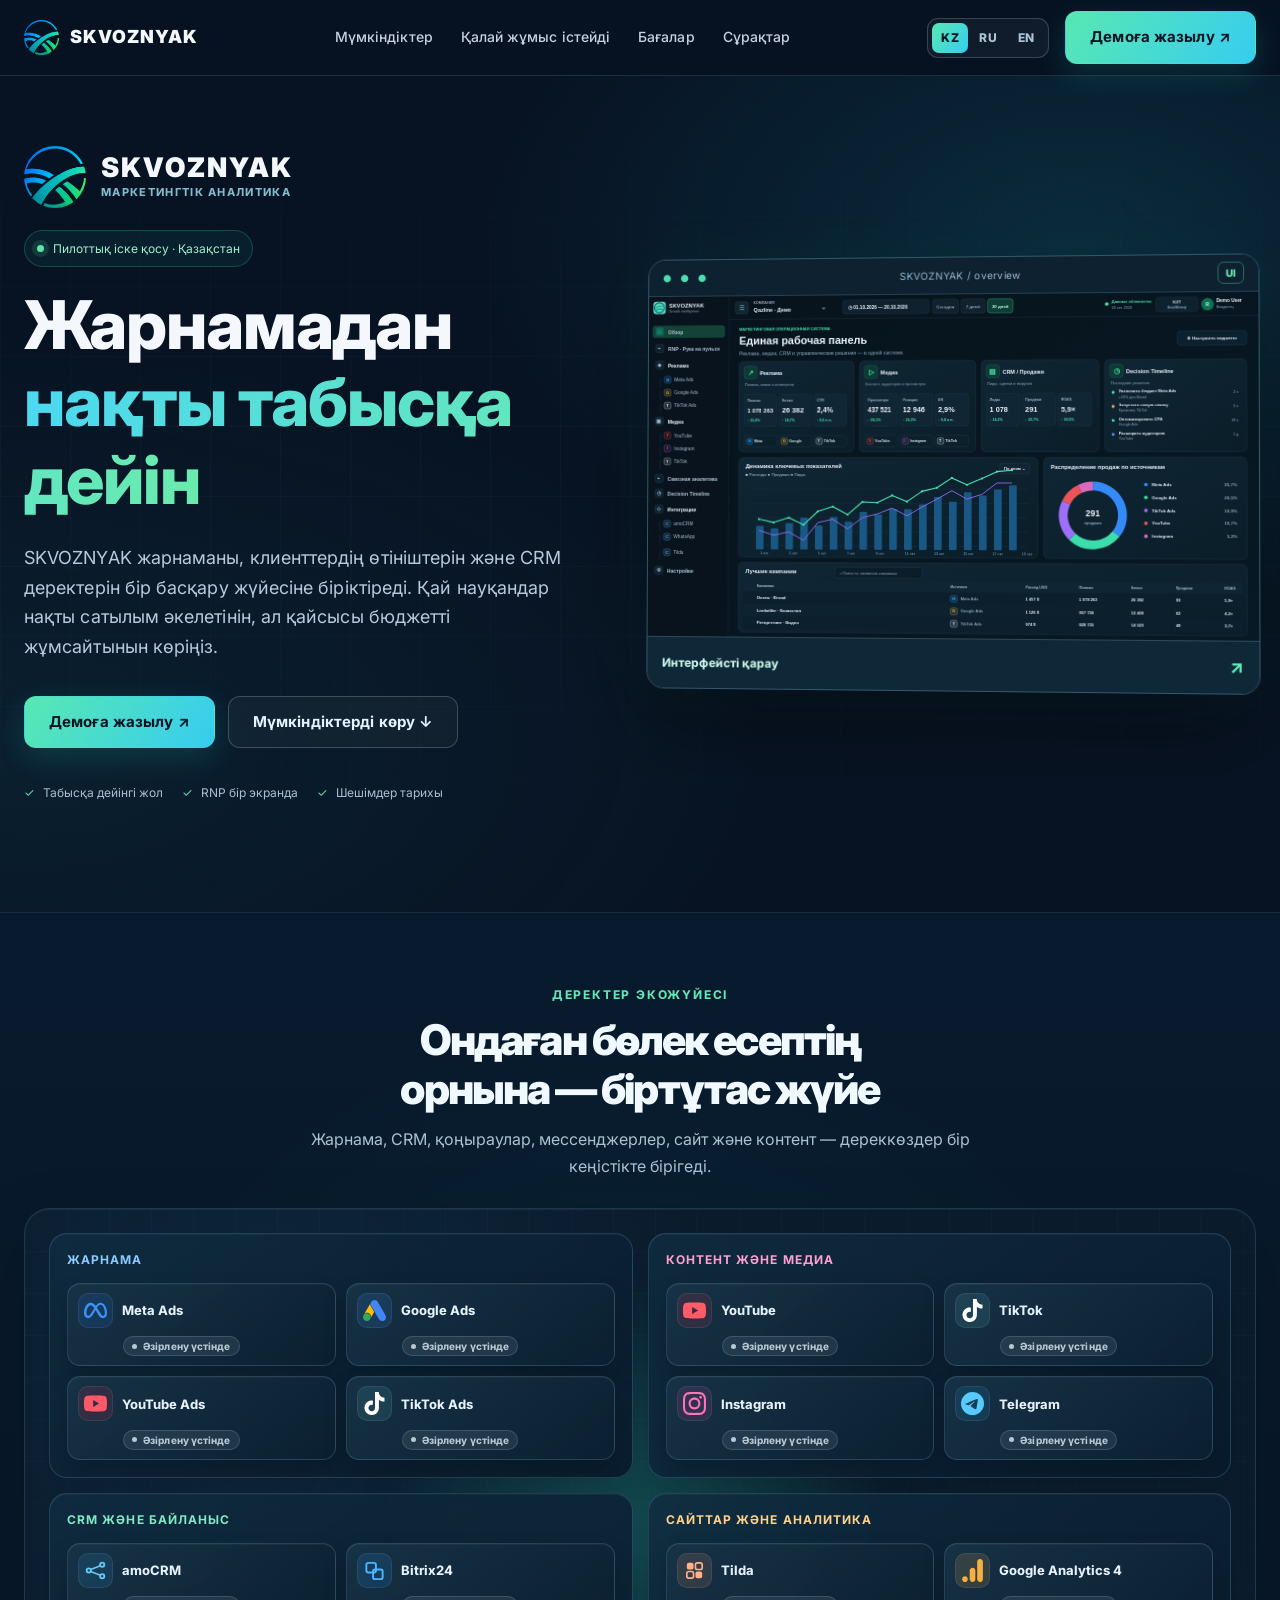
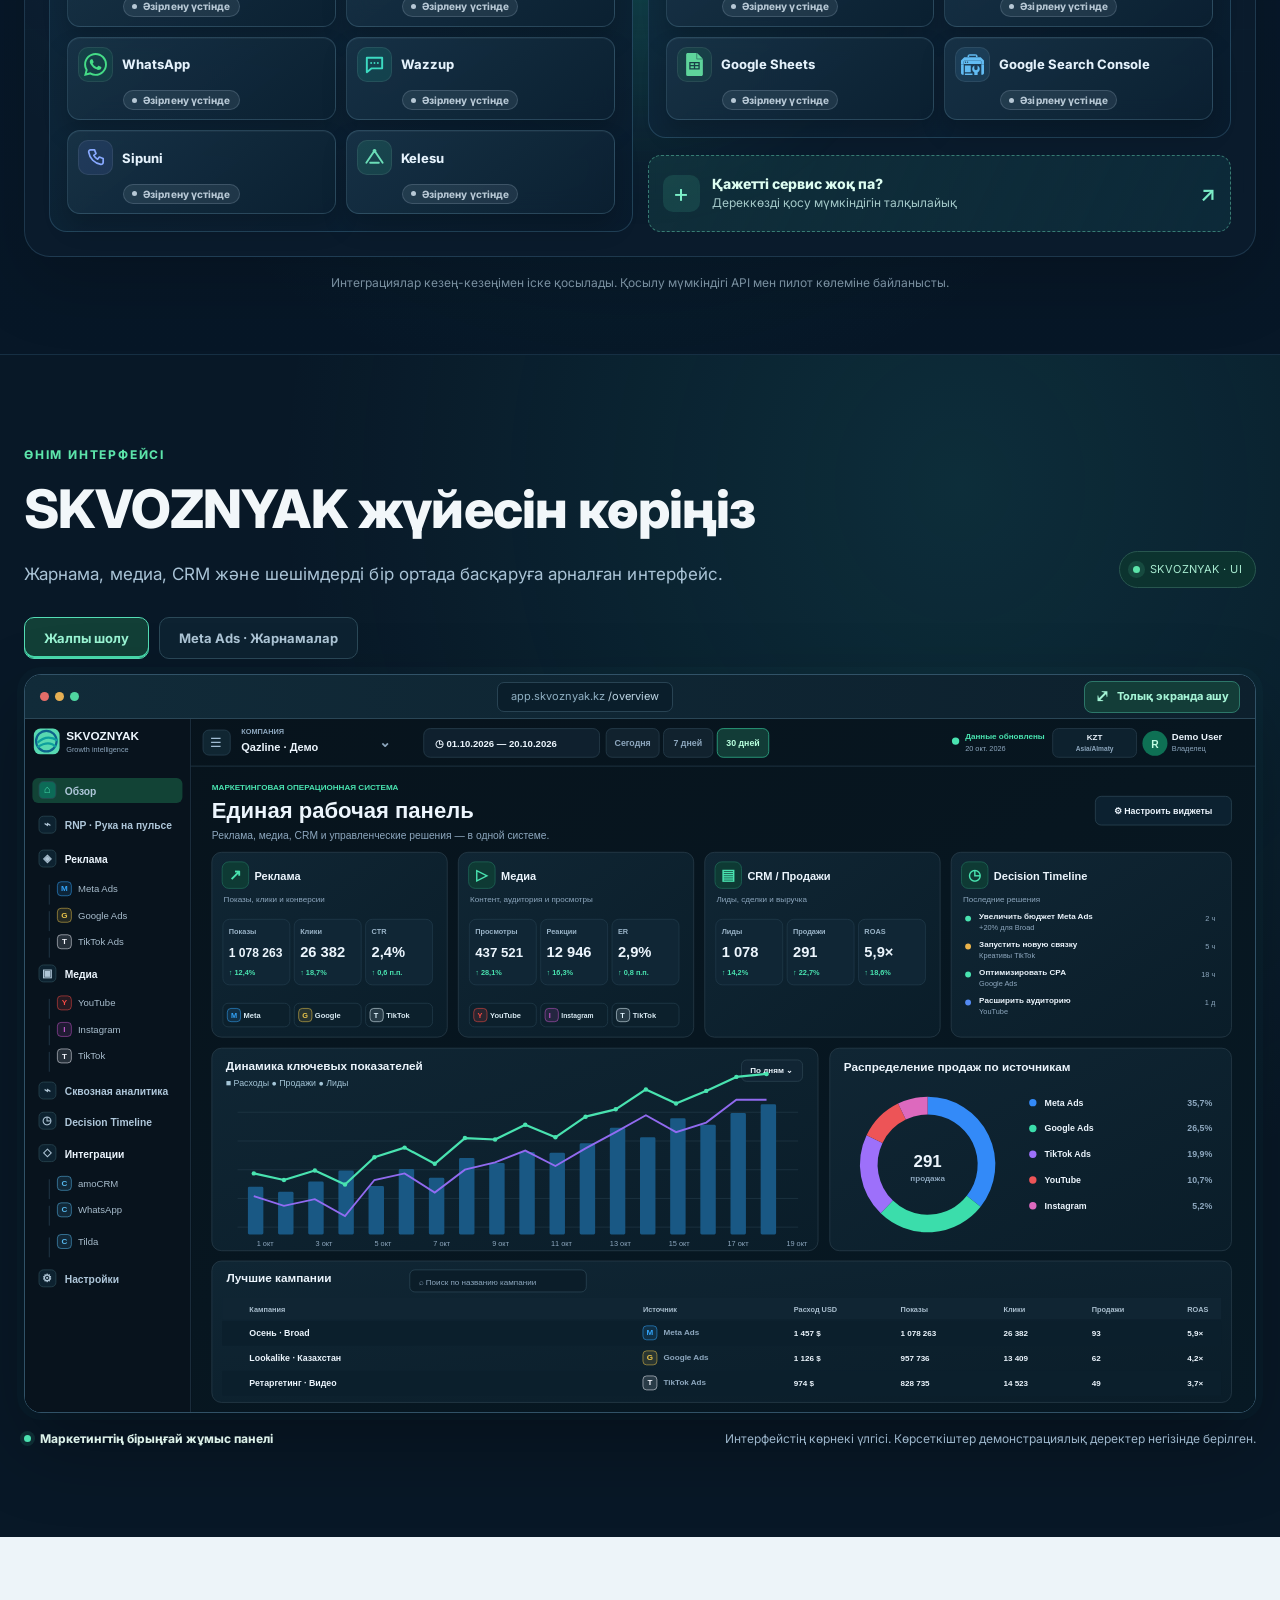
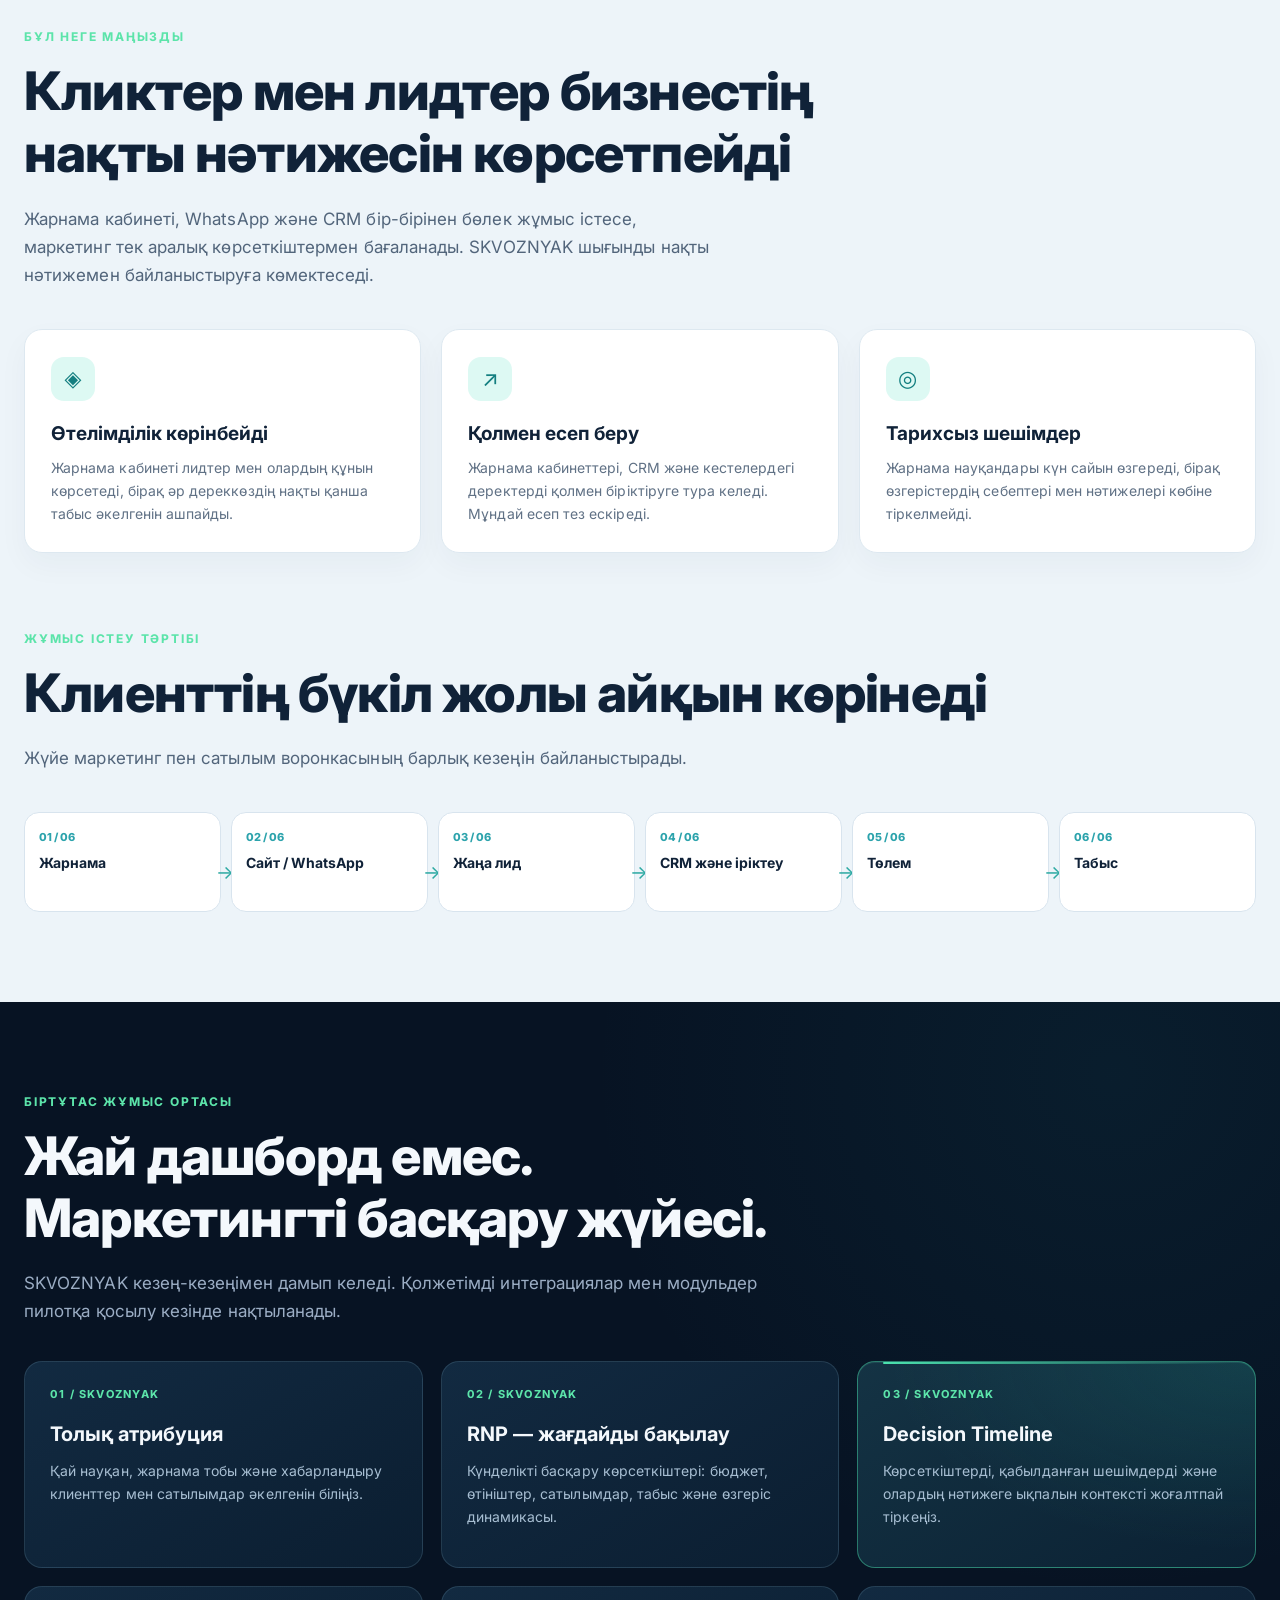
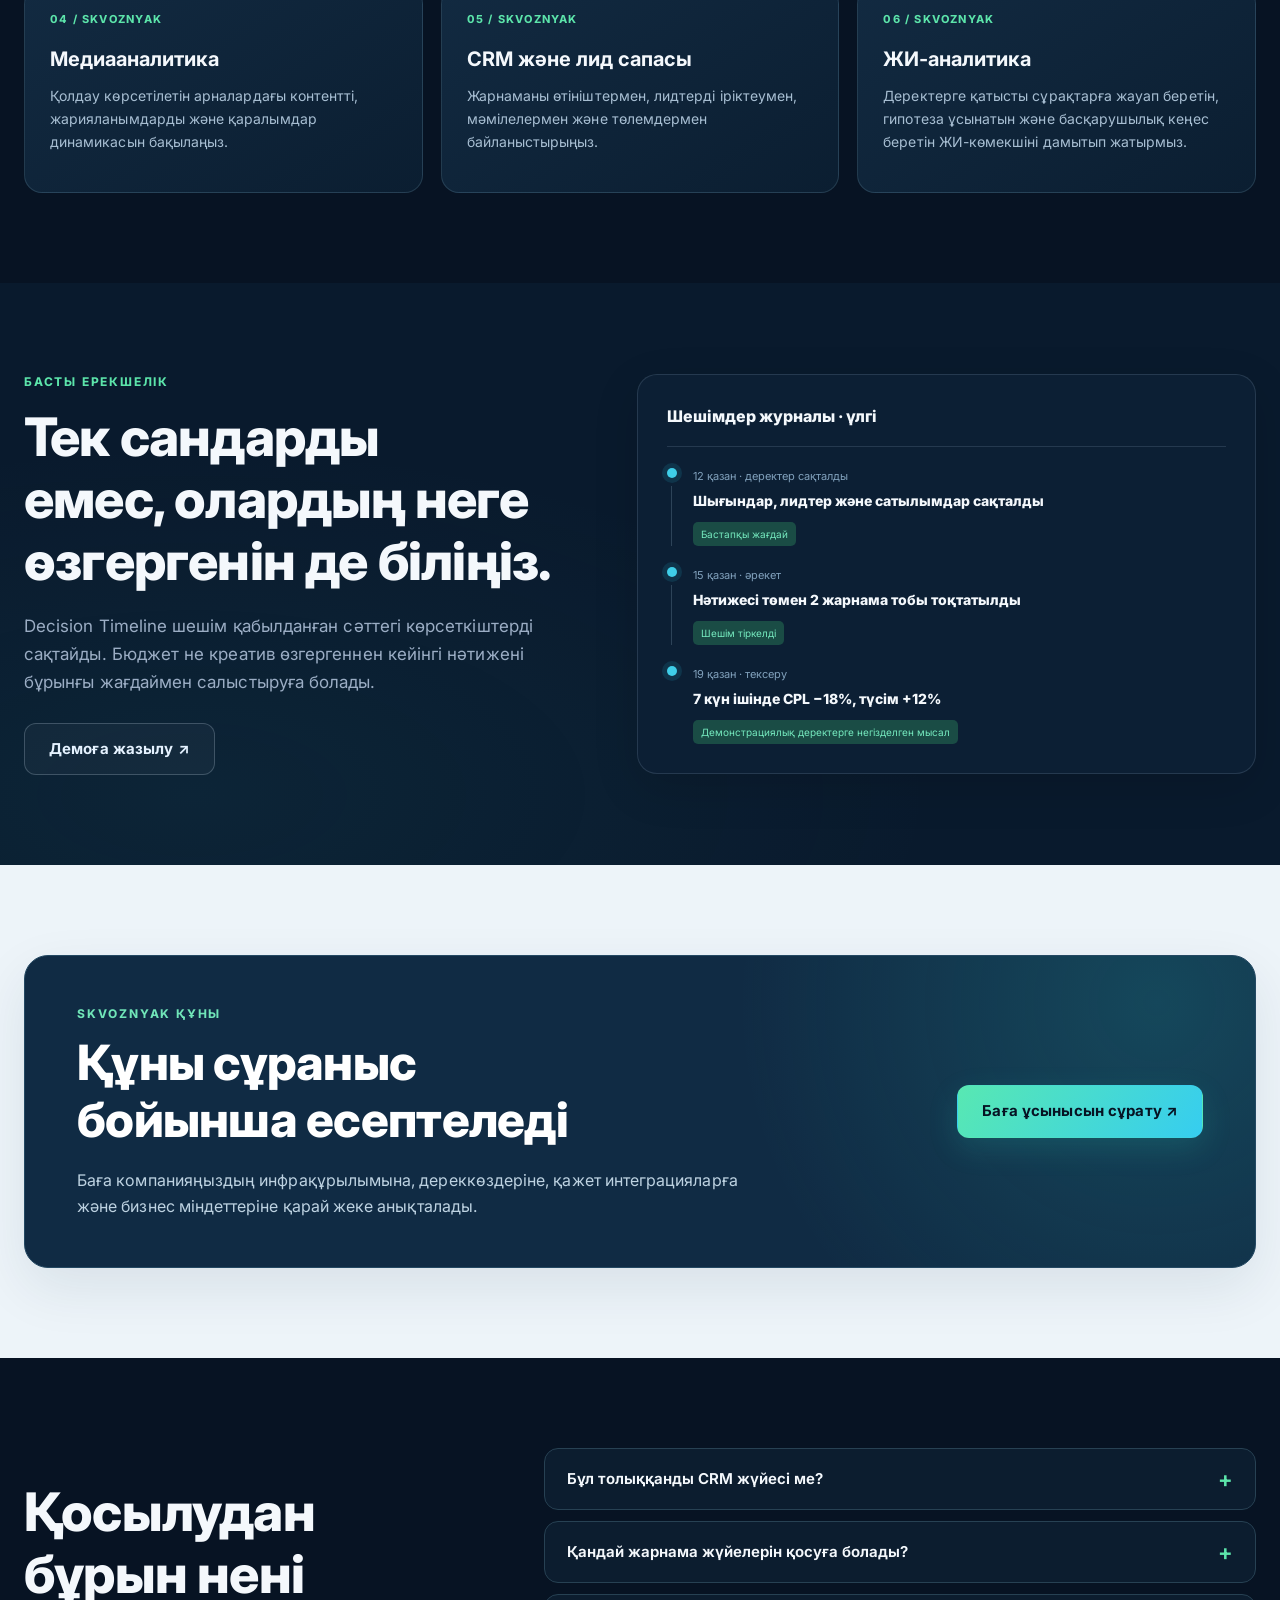
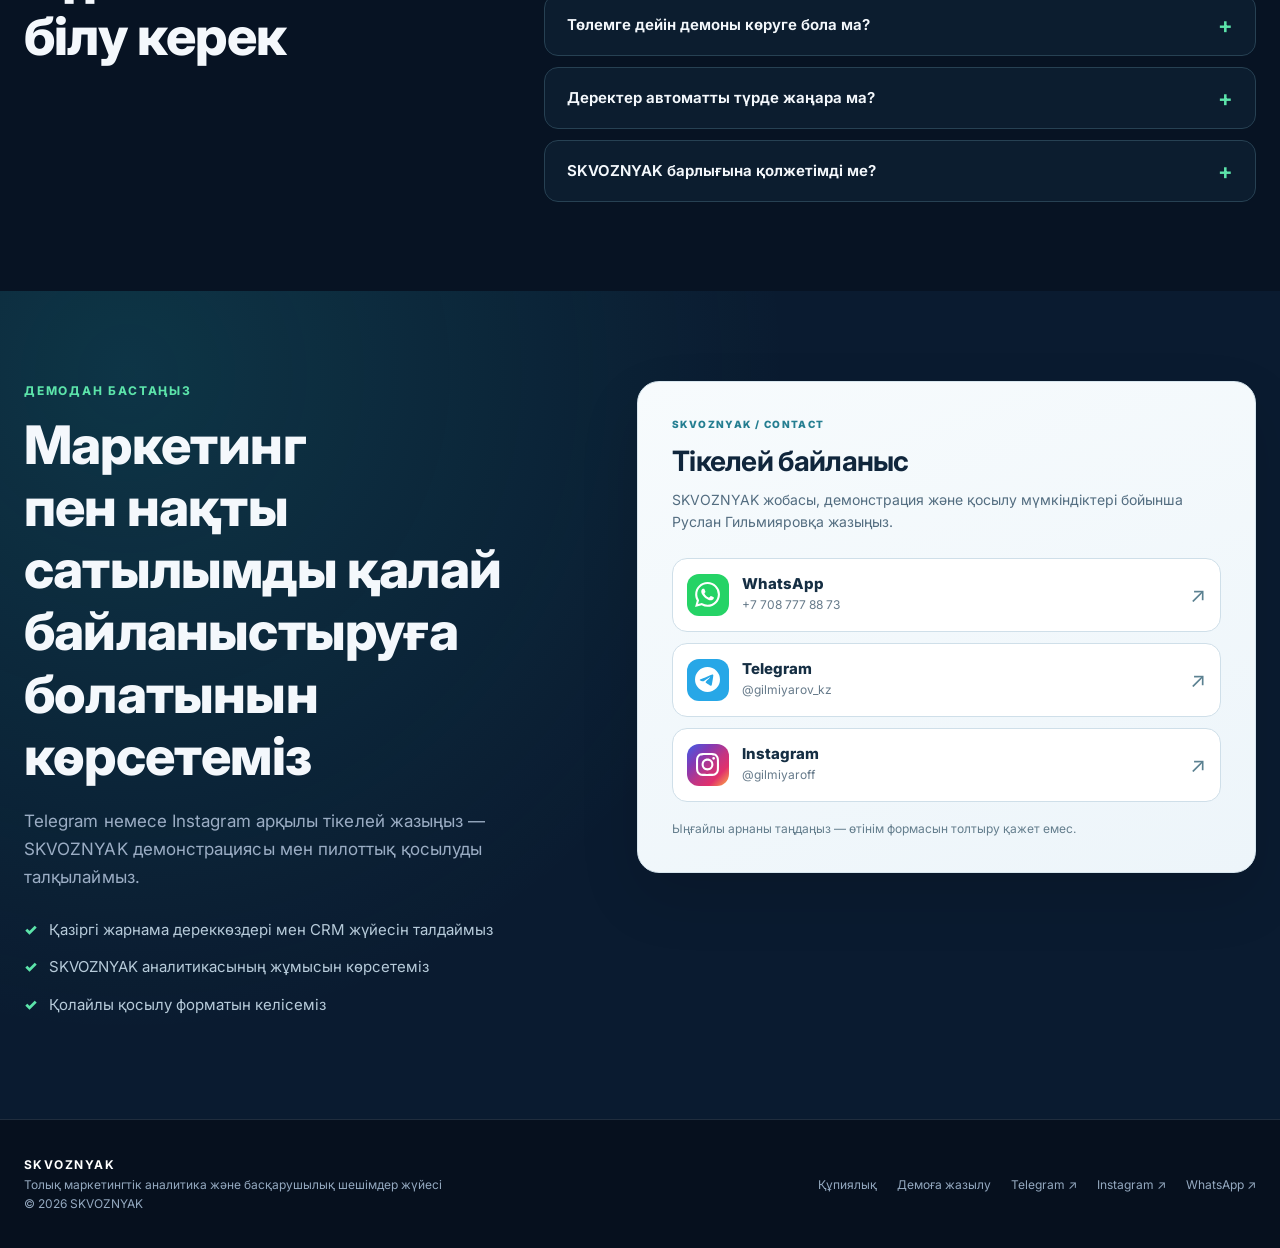
==== commit 625b78fb: "fix: use real Telegram and Instagram inline SVG logos in contact cards" ====
--- a/index.html
+++ b/index.html
@@ -106,8 +106,8 @@
 <div class="direct-contact-card" aria-label="SKVOZNYAK contact"><div class="direct-contact-eyebrow">SKVOZNYAK / CONTACT</div><h3>Тікелей байланыс</h3><p>SKVOZNYAK жобасы, демонстрация және қосылу мүмкіндіктері бойынша Руслан Гильмияровқа жазыңыз.</p><div class="direct-contact-options">
 <a class="direct-contact-option" href="https://wa.me/77087778873" target="_blank" rel="noopener noreferrer" aria-label="WhatsApp чатын ашу +7 708 777 88 73"><span class="contact-channel-icon is-whatsapp" aria-hidden="true"><svg viewBox="0 0 24 24" fill="currentColor" aria-hidden="true" focusable="false"><path d="M17.472 14.382c-.297-.149-1.758-.867-2.03-.967-.273-.099-.471-.148-.67.15-.197.297-.767.966-.94 1.164-.173.199-.347.223-.644.075-.297-.15-1.255-.463-2.39-1.475-.883-.788-1.48-1.761-1.653-2.059-.173-.297-.018-.458.13-.606.134-.133.298-.347.446-.52.149-.174.198-.298.298-.497.099-.198.05-.371-.025-.52-.075-.149-.669-1.612-.916-2.207-.242-.579-.487-.5-.669-.51-.173-.008-.371-.01-.57-.01-.198 0-.52.074-.792.372-.272.297-1.04 1.016-1.04 2.479 0 1.462 1.065 2.875 1.213 3.074.149.198 2.096 3.2 5.077 4.487.709.306 1.262.489 1.694.625.712.227 1.36.195 1.871.118.571-.085 1.758-.719 2.006-1.413.248-.694.248-1.289.173-1.413-.074-.124-.272-.198-.57-.347m-5.421 7.403h-.004a9.87 9.87 0 01-5.031-1.378l-.361-.214-3.741.982.998-3.648-.235-.374a9.86 9.86 0 01-1.51-5.26c.001-5.45 4.436-9.884 9.888-9.884 2.64 0 5.122 1.03 6.988 2.898a9.825 9.825 0 012.893 6.994c-.003 5.45-4.437 9.884-9.885 9.884m8.413-18.297A11.815 11.815 0 0012.05 0C5.495 0 .16 5.335.157 11.892c0 2.096.547 4.142 1.588 5.945L.057 24l6.305-1.654a11.882 11.882 0 005.683 1.448h.005c6.554 0 11.89-5.335 11.893-11.893a11.821 11.821 0 00-3.48-8.413Z"/></svg></span><span class="direct-contact-info"><strong>WhatsApp</strong><small>+7 708 777 88 73</small></span><span class="contact-arrow" aria-hidden="true">↗</span></a>
 
-<a class="direct-contact-option" href="https://t.me/gilmiyarov_kz" target="_blank" rel="noopener noreferrer" aria-label="Telegram @gilmiyarov_kz"><span class="contact-channel-icon is-telegram" aria-hidden="true">T</span><span class="direct-contact-info"><strong>Telegram</strong><small>@gilmiyarov_kz</small></span><span class="contact-arrow" aria-hidden="true">↗</span></a>
-<a class="direct-contact-option" href="https://instagram.com/gilmiyaroff" target="_blank" rel="noopener noreferrer" aria-label="Instagram @gilmiyaroff"><span class="contact-channel-icon is-instagram" aria-hidden="true">◎</span><span class="direct-contact-info"><strong>Instagram</strong><small>@gilmiyaroff</small></span><span class="contact-arrow" aria-hidden="true">↗</span></a>
+<a class="direct-contact-option" href="https://t.me/gilmiyarov_kz" target="_blank" rel="noopener noreferrer" aria-label="Telegram @gilmiyarov_kz"><span class="contact-channel-icon is-telegram" aria-hidden="true"><svg class="contact-channel-svg" xmlns="http://www.w3.org/2000/svg" viewBox="0 0 24 24" fill="currentColor" focusable="false" aria-hidden="true"><path d="M11.944 0A12 12 0 0 0 0 12a12 12 0 0 0 12 12 12 12 0 0 0 12-12A12 12 0 0 0 12 0a12 12 0 0 0-.056 0zm4.962 7.224c.1-.002.321.023.465.14a.506.506 0 0 1 .171.325c.016.093.036.306.02.472-.18 1.898-.962 6.502-1.36 8.627-.168.9-.499 1.201-.82 1.23-.696.065-1.225-.46-1.9-.902-1.056-.693-1.653-1.124-2.678-1.8-1.185-.78-.417-1.21.258-1.91.177-.184 3.247-2.977 3.307-3.23.007-.032.014-.15-.056-.212s-.174-.041-.249-.024c-.106.024-1.793 1.14-5.061 3.345-.48.33-.913.49-1.302.48-.428-.008-1.252-.241-1.865-.44-.752-.245-1.349-.374-1.297-.789.027-.216.325-.437.893-.663 3.498-1.524 5.83-2.529 6.998-3.014 3.332-1.386 4.025-1.627 4.476-1.635z"/></svg></span><span class="direct-contact-info"><strong>Telegram</strong><small>@gilmiyarov_kz</small></span><span class="contact-arrow" aria-hidden="true">↗</span></a>
+<a class="direct-contact-option" href="https://instagram.com/gilmiyaroff" target="_blank" rel="noopener noreferrer" aria-label="Instagram @gilmiyaroff"><span class="contact-channel-icon is-instagram" aria-hidden="true"><svg class="contact-channel-svg" xmlns="http://www.w3.org/2000/svg" viewBox="0 0 24 24" fill="currentColor" focusable="false" aria-hidden="true"><path d="M7.0301.084c-1.2768.0602-2.1487.264-2.911.5634-.7888.3075-1.4575.72-2.1228 1.3877-.6652.6677-1.075 1.3368-1.3802 2.127-.2954.7638-.4956 1.6365-.552 2.914-.0564 1.2775-.0689 1.6882-.0626 4.947.0062 3.2586.0206 3.6671.0825 4.9473.061 1.2765.264 2.1482.5635 2.9107.308.7889.72 1.4573 1.388 2.1228.6679.6655 1.3365 1.0743 2.1285 1.38.7632.295 1.6361.4961 2.9134.552 1.2773.056 1.6884.069 4.9462.0627 3.2578-.0062 3.668-.0207 4.9478-.0814 1.28-.0607 2.147-.2652 2.9098-.5633.7889-.3086 1.4578-.72 2.1228-1.3881.665-.6682 1.0745-1.3378 1.3795-2.1284.2957-.7632.4966-1.636.552-2.9124.056-1.2809.0692-1.6898.063-4.948-.0063-3.2583-.021-3.6668-.0817-4.9465-.0607-1.2797-.264-2.1487-.5633-2.9117-.3084-.7889-.72-1.4568-1.3876-2.1228C21.2982 1.33 20.628.9208 19.8378.6165 19.074.321 18.2017.1197 16.9244.0645 15.6471.0093 15.236-.005 11.977.0014 8.718.0076 8.31.0215 7.0301.0839m.1402 21.6932c-1.17-.0509-1.8053-.2453-2.2287-.408-.5606-.216-.96-.4771-1.3819-.895-.422-.4178-.6811-.8186-.9-1.378-.1644-.4234-.3624-1.058-.4171-2.228-.0595-1.2645-.072-1.6442-.079-4.848-.007-3.2037.0053-3.583.0607-4.848.05-1.169.2456-1.805.408-2.2282.216-.5613.4762-.96.895-1.3816.4188-.4217.8184-.6814 1.3783-.9003.423-.1651 1.0575-.3614 2.227-.4171 1.2655-.06 1.6447-.072 4.848-.079 3.2033-.007 3.5835.005 4.8495.0608 1.169.0508 1.8053.2445 2.228.408.5608.216.96.4754 1.3816.895.4217.4194.6816.8176.9005 1.3787.1653.4217.3617 1.056.4169 2.2263.0602 1.2655.0739 1.645.0796 4.848.0058 3.203-.0055 3.5834-.061 4.848-.051 1.17-.245 1.8055-.408 2.2294-.216.5604-.4763.96-.8954 1.3814-.419.4215-.8181.6811-1.3783.9-.4224.1649-1.0577.3617-2.2262.4174-1.2656.0595-1.6448.072-4.8493.079-3.2045.007-3.5825-.006-4.848-.0608M16.953 5.5864A1.44 1.44 0 1 0 18.39 4.144a1.44 1.44 0 0 0-1.437 1.4424M5.8385 12.012c.0067 3.4032 2.7706 6.1557 6.173 6.1493 3.4026-.0065 6.157-2.7701 6.1506-6.1733-.0065-3.4032-2.771-6.1565-6.174-6.1498-3.403.0067-6.156 2.771-6.1496 6.1738M8 12.0077a4 4 0 1 1 4.008 3.9921A3.9996 3.9996 0 0 1 8 12.0077"/></svg></span><span class="direct-contact-info"><strong>Instagram</strong><small>@gilmiyaroff</small></span><span class="contact-arrow" aria-hidden="true">↗</span></a>
 </div><p class="direct-contact-footnote">Ыңғайлы арнаны таңдаңыз — өтінім формасын толтыру қажет емес.</p></div>
 </div></section></main>
 <footer class="footer"><div class="container footer-inner"><div><strong style="color:#fff;letter-spacing:.12em">SKVOZNYAK</strong><div>Толық маркетингтік аналитика және басқарушылық шешімдер жүйесі</div><div>© <span data-year>2026</span> SKVOZNYAK</div></div><div class="footer-links"><a href="/privacy/">Құпиялық</a><a href="#contact">Демоға жазылу</a><a href="https://t.me/gilmiyarov_kz" target="_blank" rel="noopener noreferrer">Telegram ↗</a><a href="https://instagram.com/gilmiyaroff" target="_blank" rel="noopener noreferrer">Instagram ↗</a><a href="https://wa.me/77087778873" target="_blank" rel="noopener noreferrer">WhatsApp ↗</a></div></div></footer>
--- a/assets/styles.css
+++ b/assets/styles.css
@@ -423,8 +423,8 @@
 .direct-contact-option:hover{border-color:#5ec9c7;box-shadow:0 8px 24px rgba(28,106,121,.12);transform:translateY(-2px)}
 .direct-contact-option:focus-visible{outline:3px solid #48bfb4;outline-offset:3px}
 .contact-channel-icon{display:grid;place-items:center;flex:0 0 42px;width:42px;height:42px;border-radius:12px;font-weight:900;font-size:22px;color:white}
-.contact-channel-icon.is-telegram{background:#258fc7;font-style:italic}
-.contact-channel-icon.is-instagram{background:linear-gradient(140deg,#7158cc,#c641b3 52%,#ff9d50);font-size:35px;line-height:1}
+.contact-channel-icon.is-telegram{background:#27a7e7}
+.contact-channel-icon.is-instagram{background:linear-gradient(135deg,#405de6 0%,#833ab4 30%,#c13584 55%,#e1306c 75%,#fcaf45 100%)}
 .direct-contact-info{display:flex;flex:1;flex-direction:column;gap:2px;align-items:flex-start;min-width:0}
 .direct-contact-info strong{font-size:15px;font-weight:800;line-height:1.2}
 .direct-contact-info small{font-size:12px;color:#667a8a;overflow-wrap:anywhere}
@@ -433,3 +433,15 @@
 .footer-links{flex-wrap:wrap}
 @media(max-width:480px){.direct-contact-card{padding:22px 18px}.direct-contact-option{gap:10px;padding:12px}.contact-channel-icon{flex-basis:39px;width:39px;height:39px}.direct-contact-info strong{font-size:14px}}
 @media(prefers-reduced-motion:reduce){.direct-contact-option{transition:none}.direct-contact-option:hover{transform:none}}
+
+
+/* Official WhatsApp identity; inline SVG avoids external Safari sprite loading. */
+.contact-channel-icon.is-whatsapp{background:#25d366}
+.contact-channel-icon.is-whatsapp svg{display:block;width:25px;height:25px}
+@media(max-width:480px){.contact-channel-icon.is-whatsapp svg{width:23px;height:23px}}
+
+/* Inline contact brand logos render reliably in Safari and other browsers. */
+.contact-channel-svg{display:block;width:25px;height:25px;flex:none;fill:currentColor}
+.contact-channel-icon.is-telegram .contact-channel-svg{width:25px;height:25px}
+.contact-channel-icon.is-instagram .contact-channel-svg{width:23px;height:23px}
+@media(max-width:480px){.contact-channel-icon.is-telegram .contact-channel-svg{width:23px;height:23px}.contact-channel-icon.is-instagram .contact-channel-svg{width:22px;height:22px}}
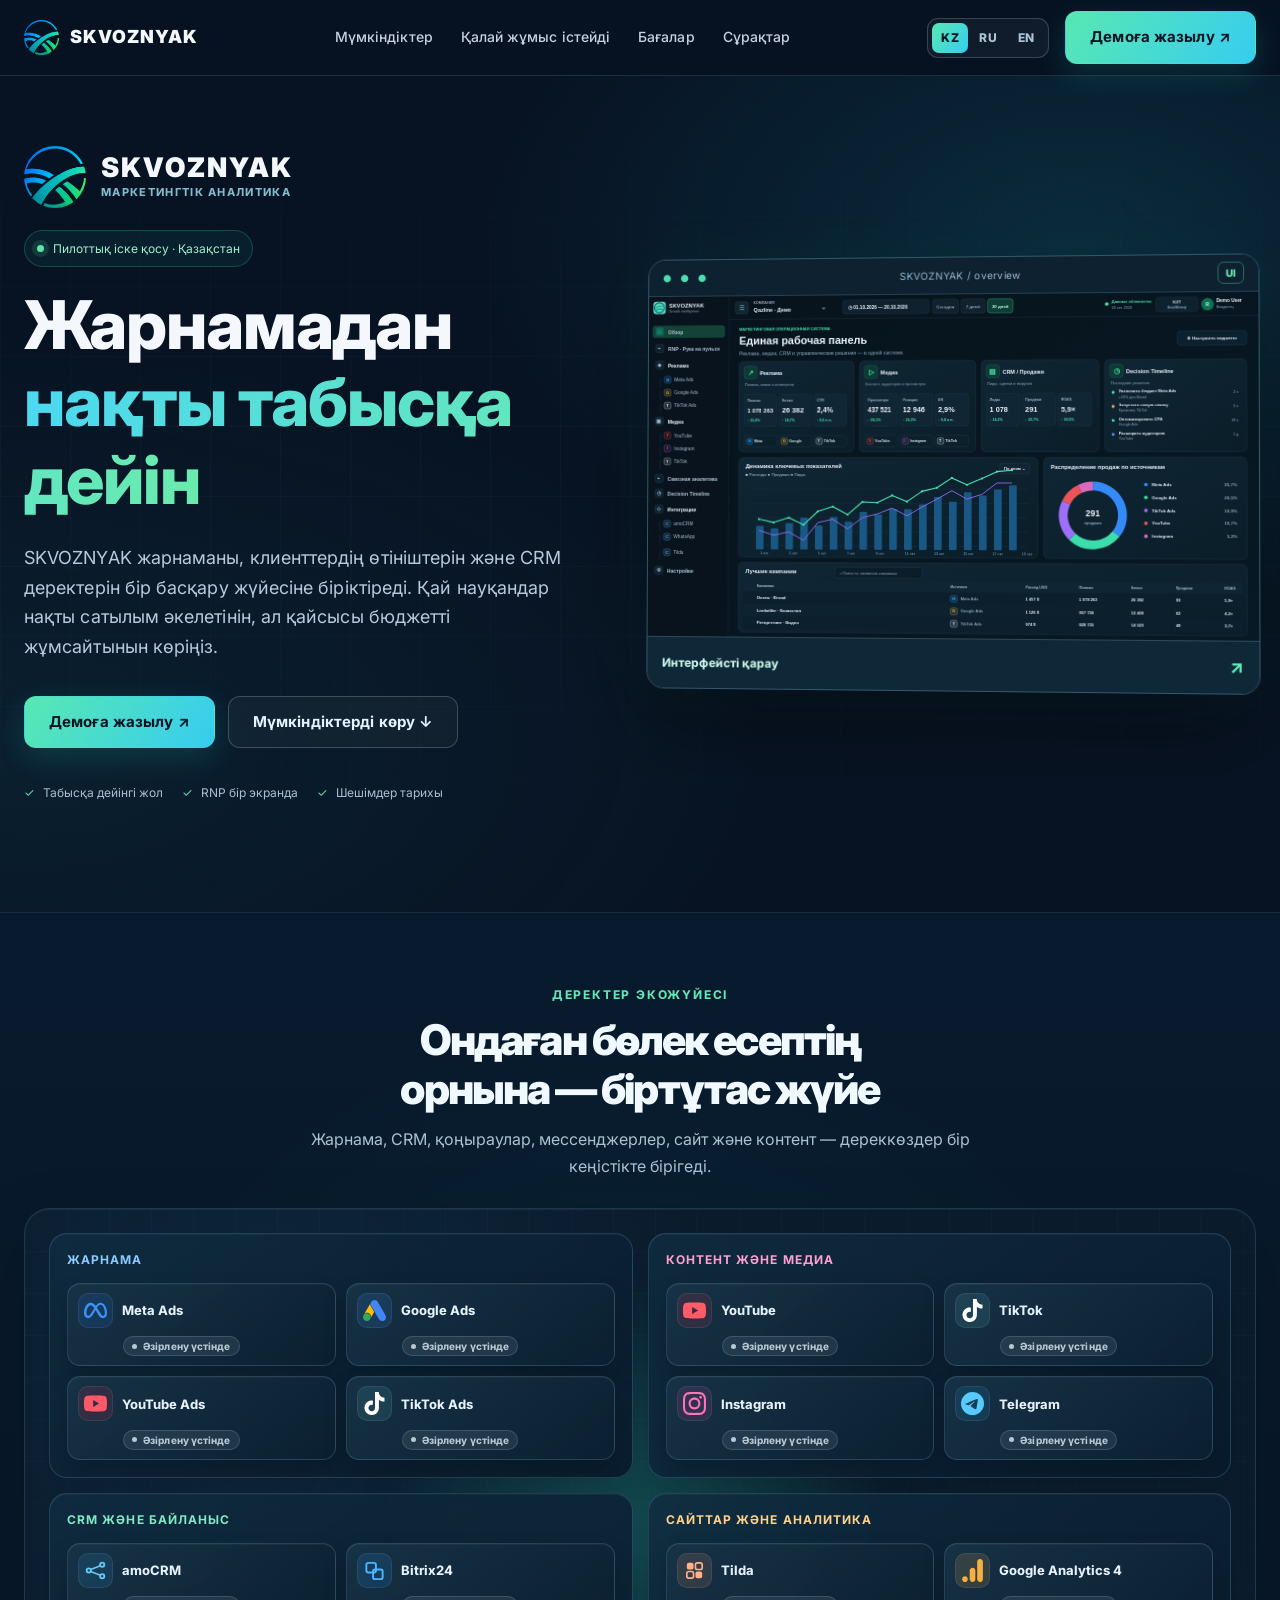
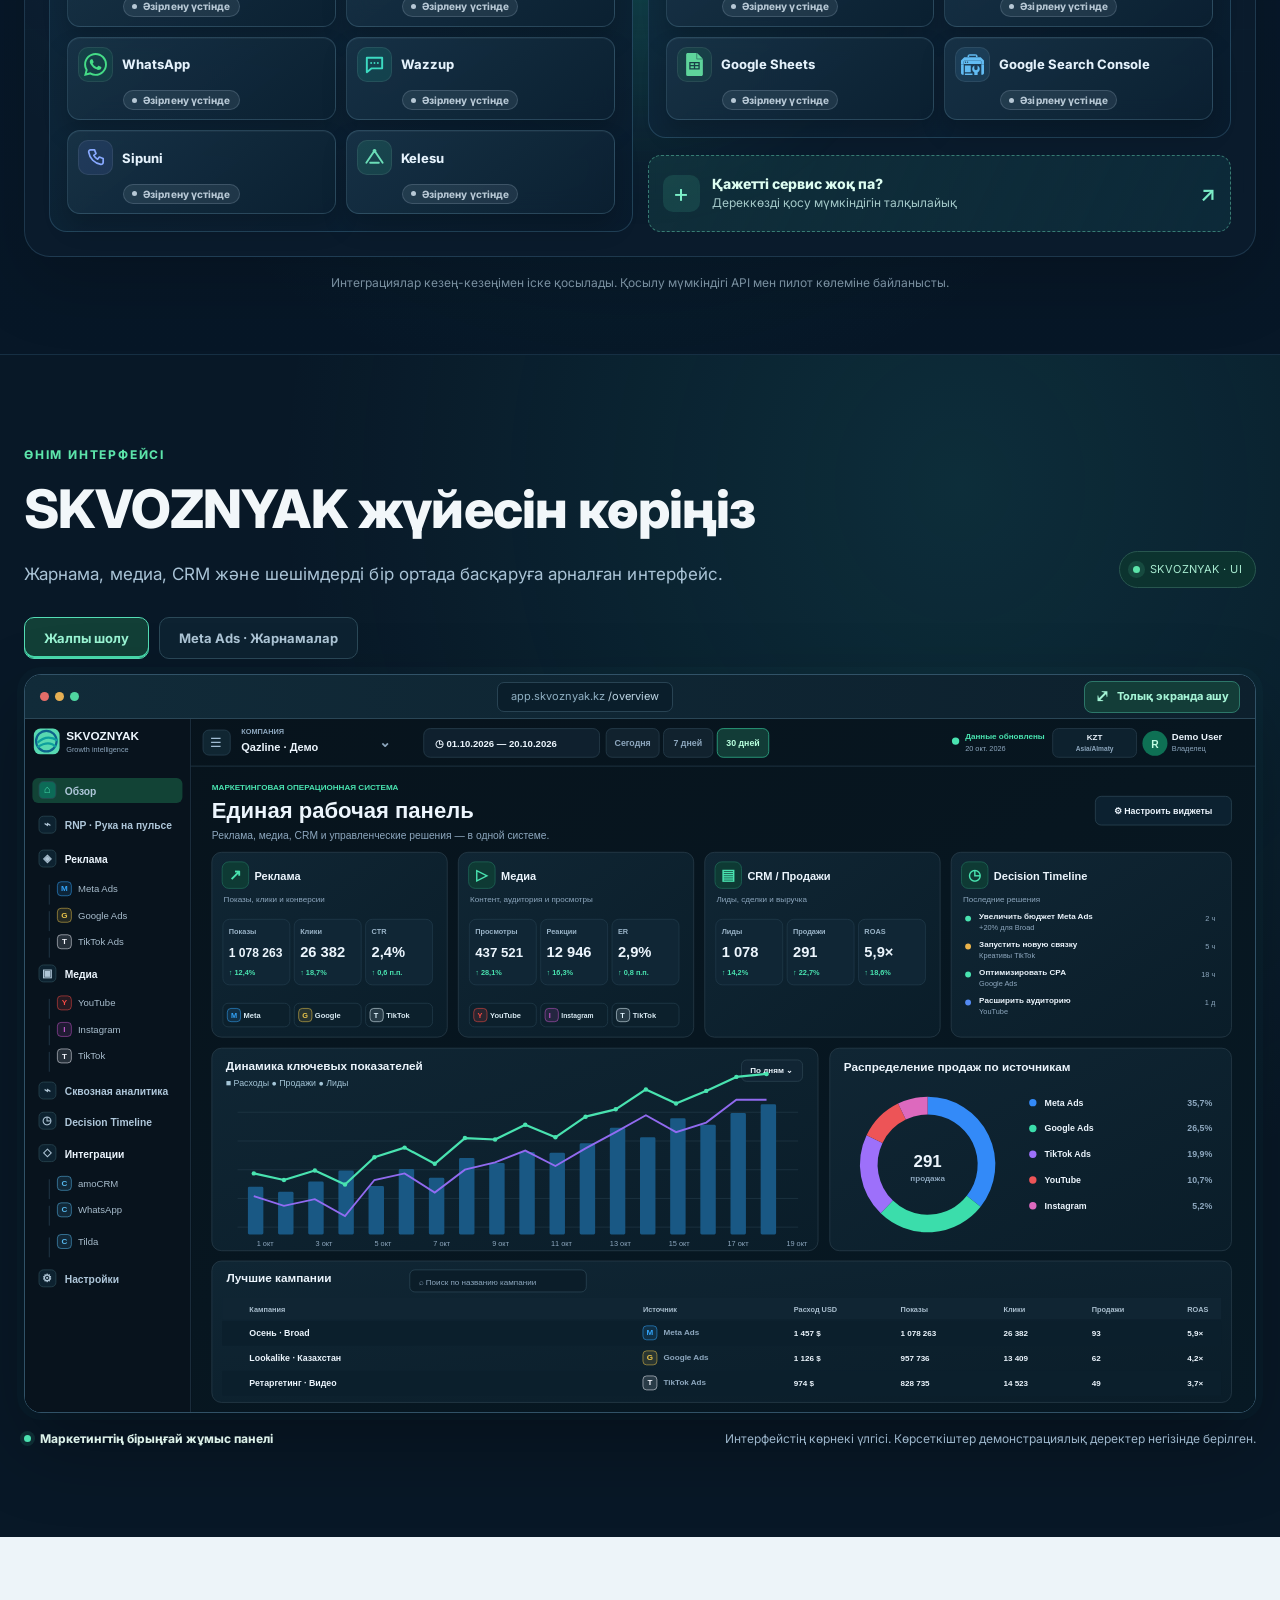
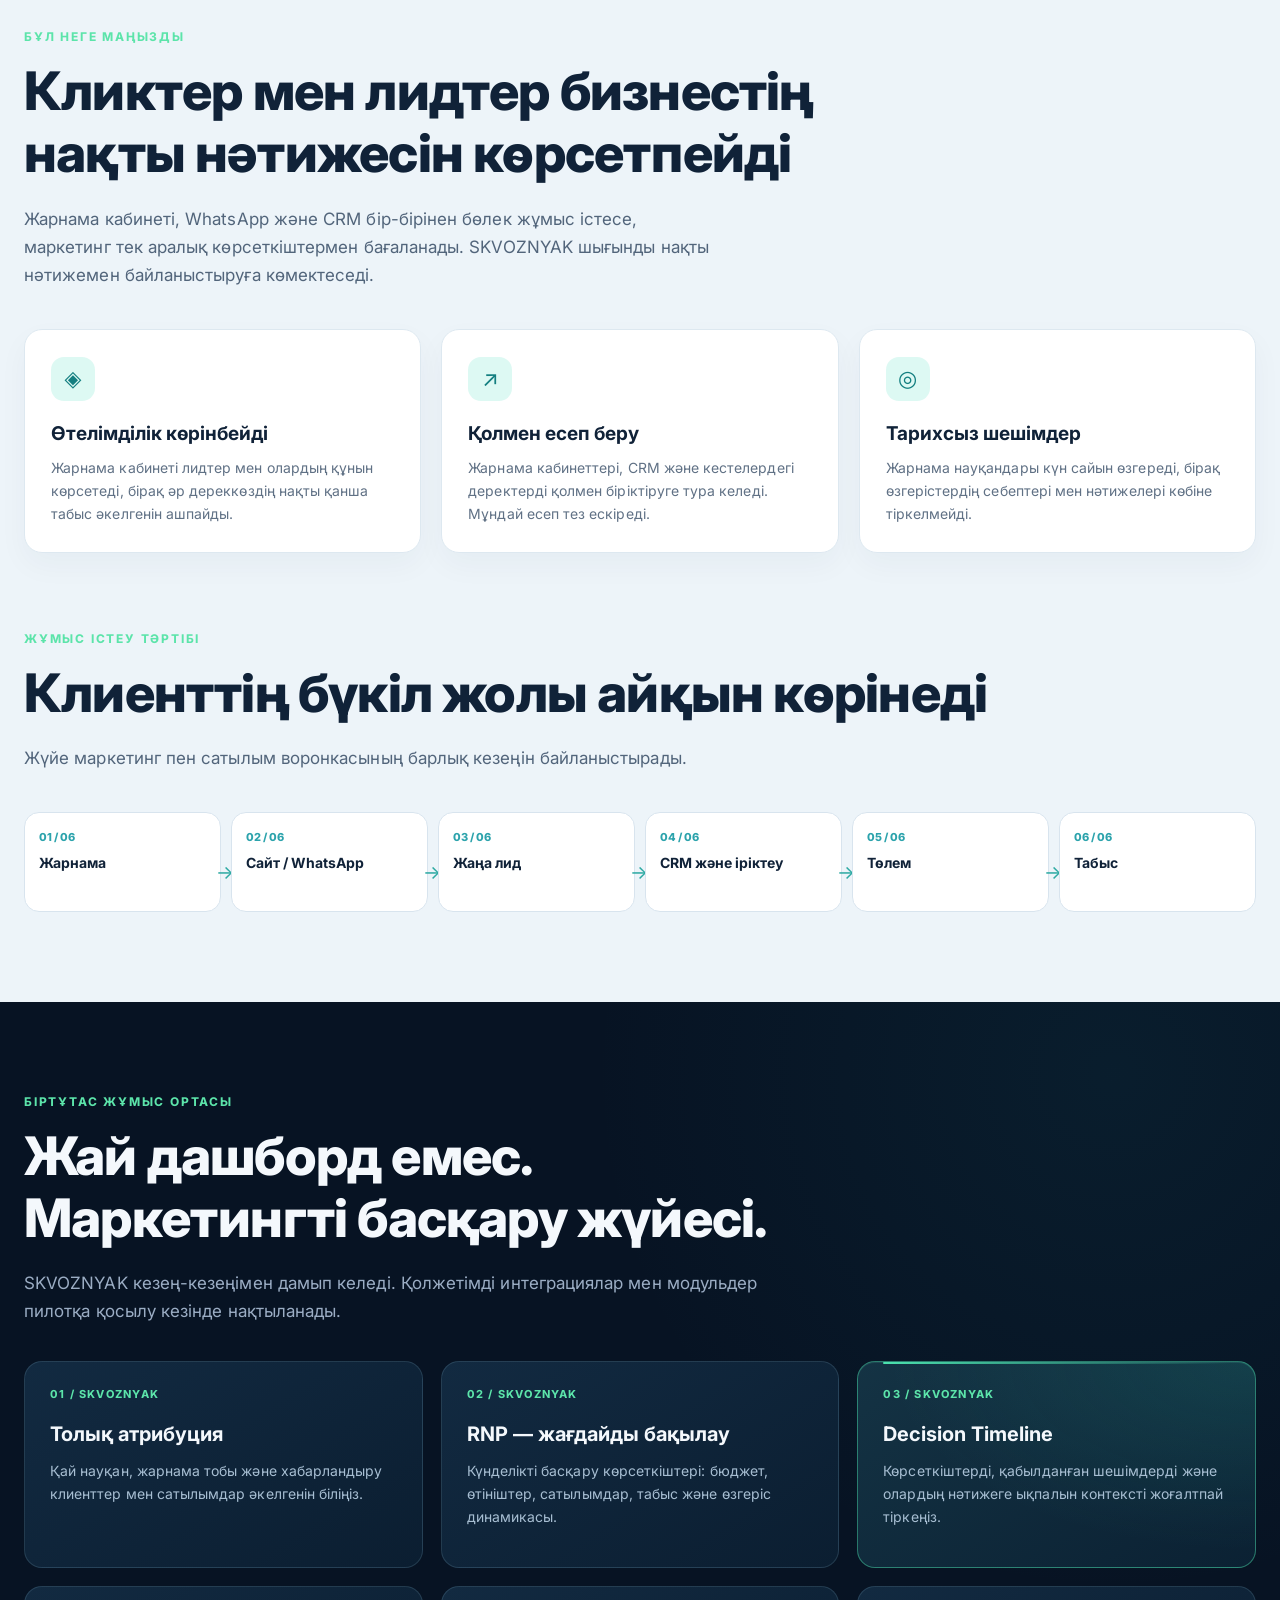
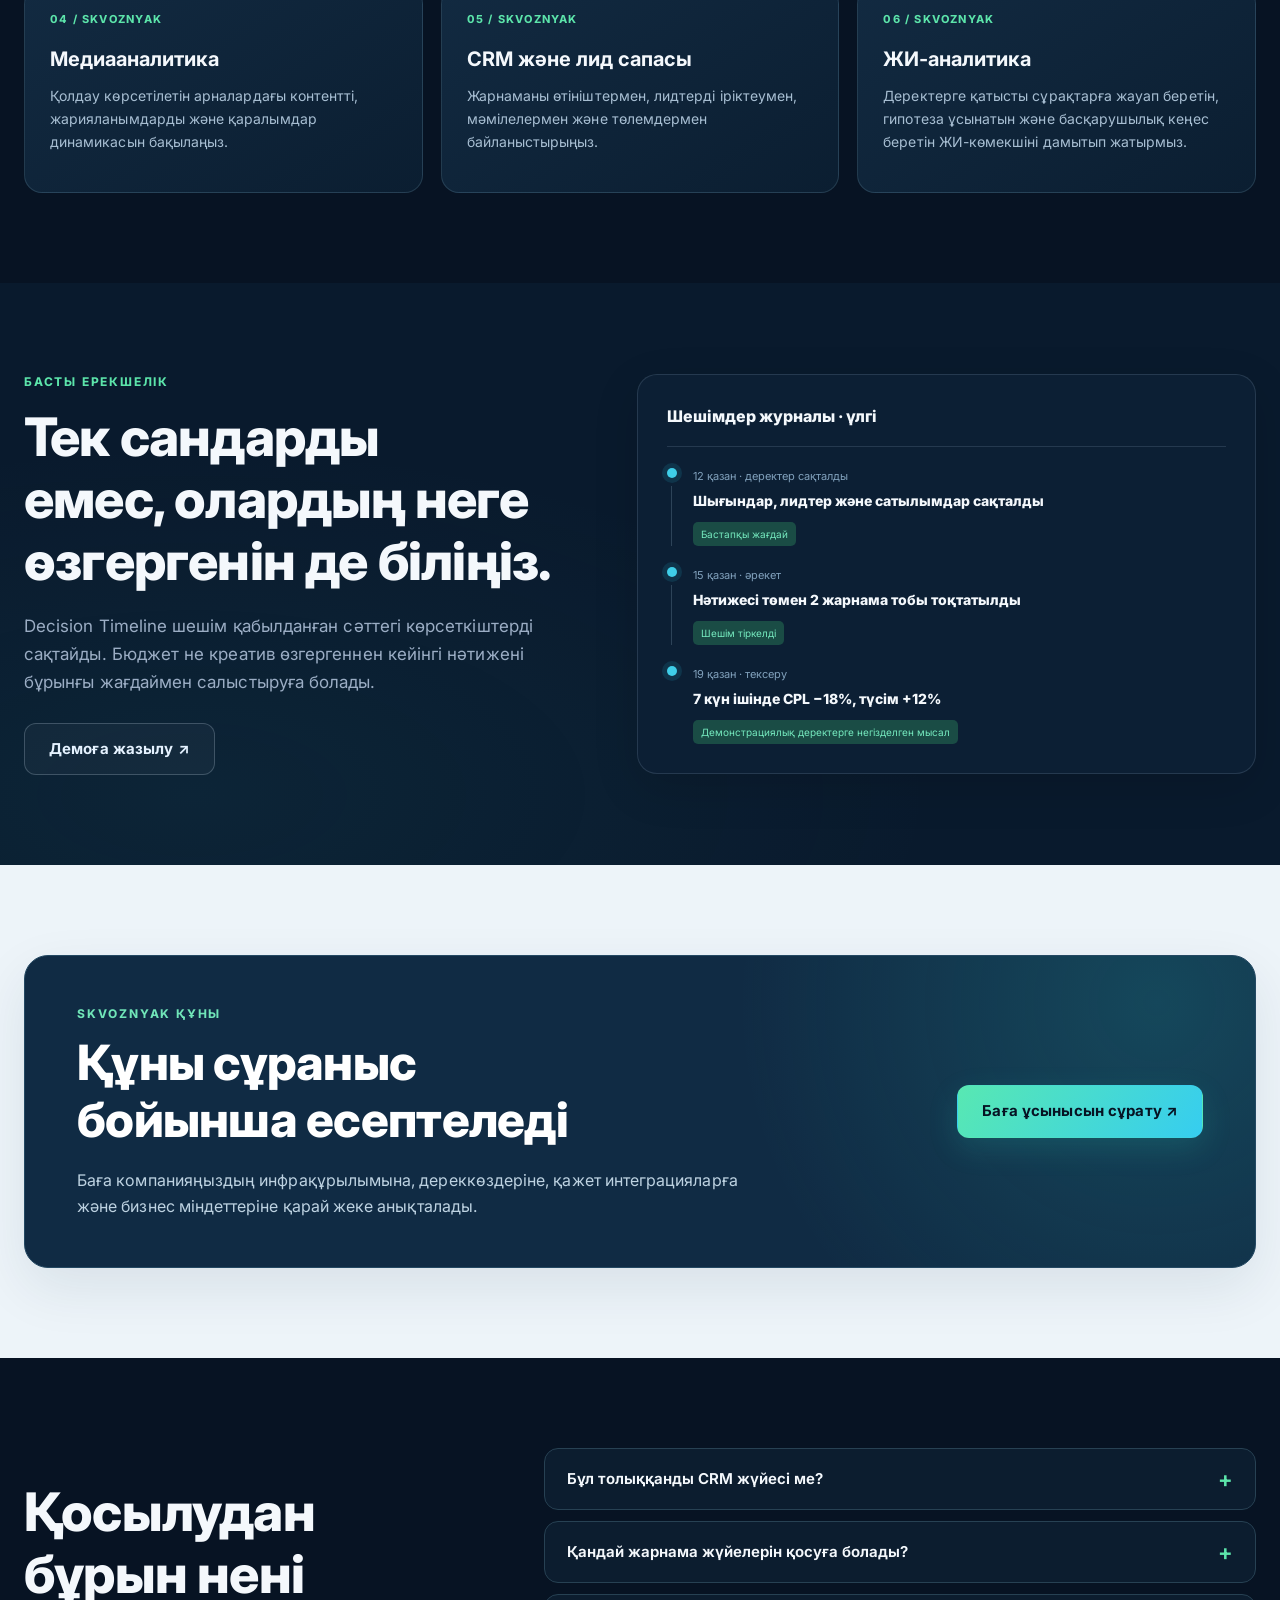
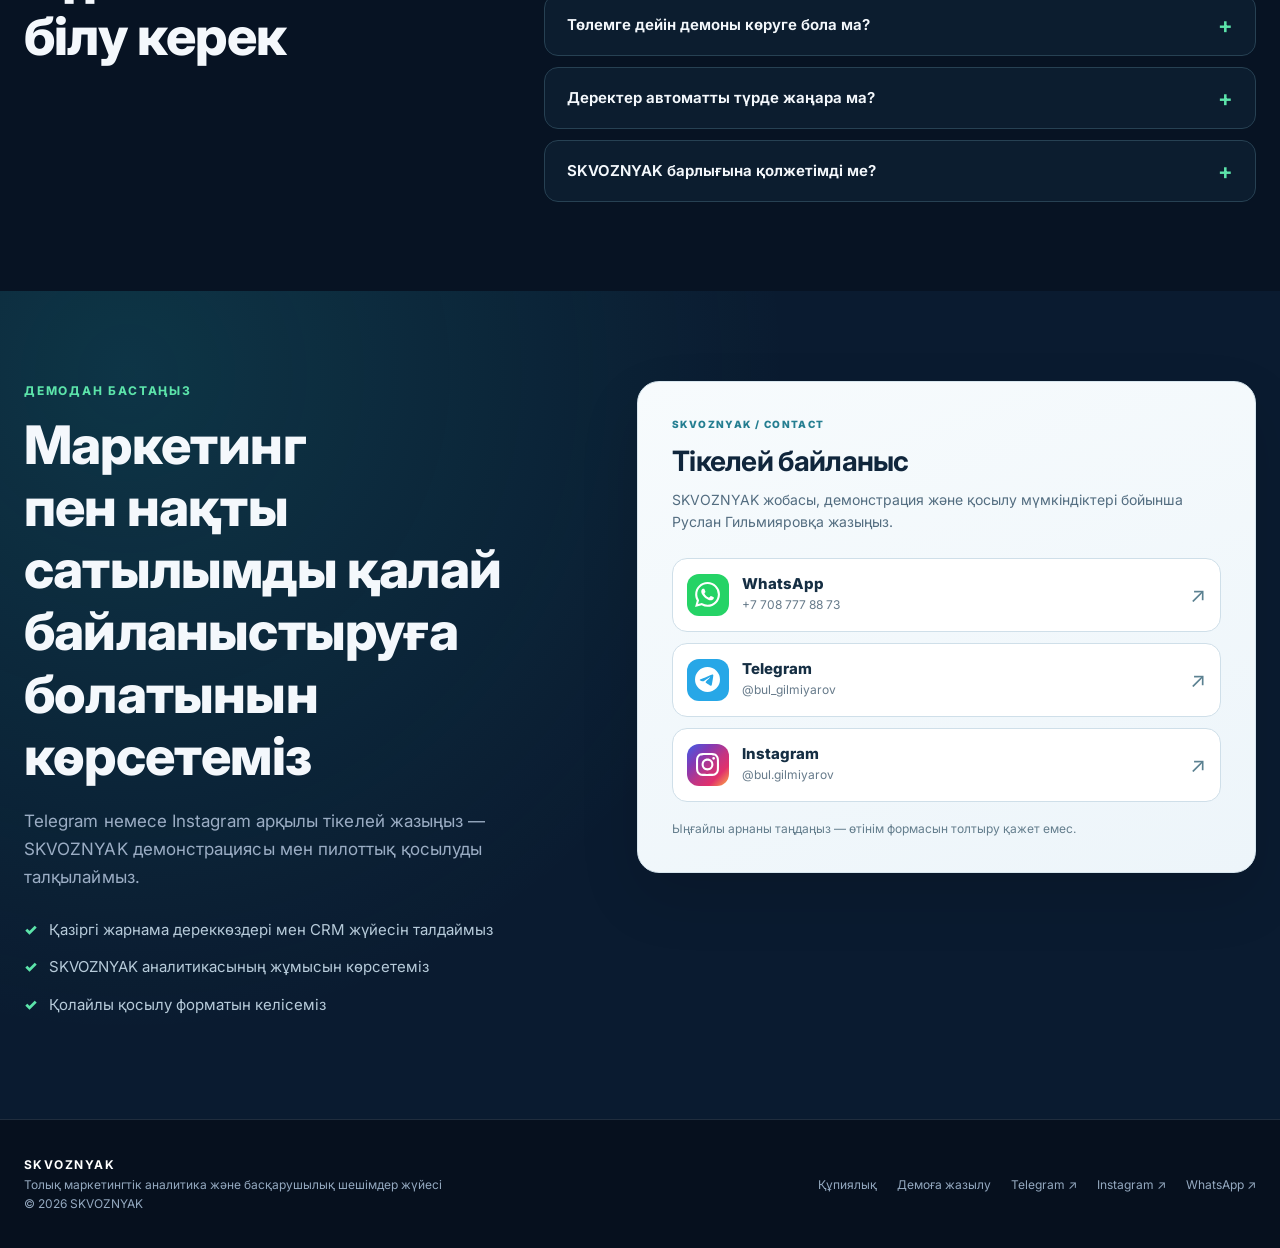
==== commit 1ca93a98: "fix: update public Telegram and Instagram usernames" ====
--- a/index.html
+++ b/index.html
@@ -106,11 +106,11 @@
 <div class="direct-contact-card" aria-label="SKVOZNYAK contact"><div class="direct-contact-eyebrow">SKVOZNYAK / CONTACT</div><h3>Тікелей байланыс</h3><p>SKVOZNYAK жобасы, демонстрация және қосылу мүмкіндіктері бойынша Руслан Гильмияровқа жазыңыз.</p><div class="direct-contact-options">
 <a class="direct-contact-option" href="https://wa.me/77087778873" target="_blank" rel="noopener noreferrer" aria-label="WhatsApp чатын ашу +7 708 777 88 73"><span class="contact-channel-icon is-whatsapp" aria-hidden="true"><svg viewBox="0 0 24 24" fill="currentColor" aria-hidden="true" focusable="false"><path d="M17.472 14.382c-.297-.149-1.758-.867-2.03-.967-.273-.099-.471-.148-.67.15-.197.297-.767.966-.94 1.164-.173.199-.347.223-.644.075-.297-.15-1.255-.463-2.39-1.475-.883-.788-1.48-1.761-1.653-2.059-.173-.297-.018-.458.13-.606.134-.133.298-.347.446-.52.149-.174.198-.298.298-.497.099-.198.05-.371-.025-.52-.075-.149-.669-1.612-.916-2.207-.242-.579-.487-.5-.669-.51-.173-.008-.371-.01-.57-.01-.198 0-.52.074-.792.372-.272.297-1.04 1.016-1.04 2.479 0 1.462 1.065 2.875 1.213 3.074.149.198 2.096 3.2 5.077 4.487.709.306 1.262.489 1.694.625.712.227 1.36.195 1.871.118.571-.085 1.758-.719 2.006-1.413.248-.694.248-1.289.173-1.413-.074-.124-.272-.198-.57-.347m-5.421 7.403h-.004a9.87 9.87 0 01-5.031-1.378l-.361-.214-3.741.982.998-3.648-.235-.374a9.86 9.86 0 01-1.51-5.26c.001-5.45 4.436-9.884 9.888-9.884 2.64 0 5.122 1.03 6.988 2.898a9.825 9.825 0 012.893 6.994c-.003 5.45-4.437 9.884-9.885 9.884m8.413-18.297A11.815 11.815 0 0012.05 0C5.495 0 .16 5.335.157 11.892c0 2.096.547 4.142 1.588 5.945L.057 24l6.305-1.654a11.882 11.882 0 005.683 1.448h.005c6.554 0 11.89-5.335 11.893-11.893a11.821 11.821 0 00-3.48-8.413Z"/></svg></span><span class="direct-contact-info"><strong>WhatsApp</strong><small>+7 708 777 88 73</small></span><span class="contact-arrow" aria-hidden="true">↗</span></a>
 
-<a class="direct-contact-option" href="https://t.me/gilmiyarov_kz" target="_blank" rel="noopener noreferrer" aria-label="Telegram @gilmiyarov_kz"><span class="contact-channel-icon is-telegram" aria-hidden="true"><svg class="contact-channel-svg" xmlns="http://www.w3.org/2000/svg" viewBox="0 0 24 24" fill="currentColor" focusable="false" aria-hidden="true"><path d="M11.944 0A12 12 0 0 0 0 12a12 12 0 0 0 12 12 12 12 0 0 0 12-12A12 12 0 0 0 12 0a12 12 0 0 0-.056 0zm4.962 7.224c.1-.002.321.023.465.14a.506.506 0 0 1 .171.325c.016.093.036.306.02.472-.18 1.898-.962 6.502-1.36 8.627-.168.9-.499 1.201-.82 1.23-.696.065-1.225-.46-1.9-.902-1.056-.693-1.653-1.124-2.678-1.8-1.185-.78-.417-1.21.258-1.91.177-.184 3.247-2.977 3.307-3.23.007-.032.014-.15-.056-.212s-.174-.041-.249-.024c-.106.024-1.793 1.14-5.061 3.345-.48.33-.913.49-1.302.48-.428-.008-1.252-.241-1.865-.44-.752-.245-1.349-.374-1.297-.789.027-.216.325-.437.893-.663 3.498-1.524 5.83-2.529 6.998-3.014 3.332-1.386 4.025-1.627 4.476-1.635z"/></svg></span><span class="direct-contact-info"><strong>Telegram</strong><small>@gilmiyarov_kz</small></span><span class="contact-arrow" aria-hidden="true">↗</span></a>
-<a class="direct-contact-option" href="https://instagram.com/gilmiyaroff" target="_blank" rel="noopener noreferrer" aria-label="Instagram @gilmiyaroff"><span class="contact-channel-icon is-instagram" aria-hidden="true"><svg class="contact-channel-svg" xmlns="http://www.w3.org/2000/svg" viewBox="0 0 24 24" fill="currentColor" focusable="false" aria-hidden="true"><path d="M7.0301.084c-1.2768.0602-2.1487.264-2.911.5634-.7888.3075-1.4575.72-2.1228 1.3877-.6652.6677-1.075 1.3368-1.3802 2.127-.2954.7638-.4956 1.6365-.552 2.914-.0564 1.2775-.0689 1.6882-.0626 4.947.0062 3.2586.0206 3.6671.0825 4.9473.061 1.2765.264 2.1482.5635 2.9107.308.7889.72 1.4573 1.388 2.1228.6679.6655 1.3365 1.0743 2.1285 1.38.7632.295 1.6361.4961 2.9134.552 1.2773.056 1.6884.069 4.9462.0627 3.2578-.0062 3.668-.0207 4.9478-.0814 1.28-.0607 2.147-.2652 2.9098-.5633.7889-.3086 1.4578-.72 2.1228-1.3881.665-.6682 1.0745-1.3378 1.3795-2.1284.2957-.7632.4966-1.636.552-2.9124.056-1.2809.0692-1.6898.063-4.948-.0063-3.2583-.021-3.6668-.0817-4.9465-.0607-1.2797-.264-2.1487-.5633-2.9117-.3084-.7889-.72-1.4568-1.3876-2.1228C21.2982 1.33 20.628.9208 19.8378.6165 19.074.321 18.2017.1197 16.9244.0645 15.6471.0093 15.236-.005 11.977.0014 8.718.0076 8.31.0215 7.0301.0839m.1402 21.6932c-1.17-.0509-1.8053-.2453-2.2287-.408-.5606-.216-.96-.4771-1.3819-.895-.422-.4178-.6811-.8186-.9-1.378-.1644-.4234-.3624-1.058-.4171-2.228-.0595-1.2645-.072-1.6442-.079-4.848-.007-3.2037.0053-3.583.0607-4.848.05-1.169.2456-1.805.408-2.2282.216-.5613.4762-.96.895-1.3816.4188-.4217.8184-.6814 1.3783-.9003.423-.1651 1.0575-.3614 2.227-.4171 1.2655-.06 1.6447-.072 4.848-.079 3.2033-.007 3.5835.005 4.8495.0608 1.169.0508 1.8053.2445 2.228.408.5608.216.96.4754 1.3816.895.4217.4194.6816.8176.9005 1.3787.1653.4217.3617 1.056.4169 2.2263.0602 1.2655.0739 1.645.0796 4.848.0058 3.203-.0055 3.5834-.061 4.848-.051 1.17-.245 1.8055-.408 2.2294-.216.5604-.4763.96-.8954 1.3814-.419.4215-.8181.6811-1.3783.9-.4224.1649-1.0577.3617-2.2262.4174-1.2656.0595-1.6448.072-4.8493.079-3.2045.007-3.5825-.006-4.848-.0608M16.953 5.5864A1.44 1.44 0 1 0 18.39 4.144a1.44 1.44 0 0 0-1.437 1.4424M5.8385 12.012c.0067 3.4032 2.7706 6.1557 6.173 6.1493 3.4026-.0065 6.157-2.7701 6.1506-6.1733-.0065-3.4032-2.771-6.1565-6.174-6.1498-3.403.0067-6.156 2.771-6.1496 6.1738M8 12.0077a4 4 0 1 1 4.008 3.9921A3.9996 3.9996 0 0 1 8 12.0077"/></svg></span><span class="direct-contact-info"><strong>Instagram</strong><small>@gilmiyaroff</small></span><span class="contact-arrow" aria-hidden="true">↗</span></a>
+<a class="direct-contact-option" href="https://t.me/bul_gilmiyarov" target="_blank" rel="noopener noreferrer" aria-label="Telegram @bul_gilmiyarov"><span class="contact-channel-icon is-telegram" aria-hidden="true"><svg class="contact-channel-svg" xmlns="http://www.w3.org/2000/svg" viewBox="0 0 24 24" fill="currentColor" focusable="false" aria-hidden="true"><path d="M11.944 0A12 12 0 0 0 0 12a12 12 0 0 0 12 12 12 12 0 0 0 12-12A12 12 0 0 0 12 0a12 12 0 0 0-.056 0zm4.962 7.224c.1-.002.321.023.465.14a.506.506 0 0 1 .171.325c.016.093.036.306.02.472-.18 1.898-.962 6.502-1.36 8.627-.168.9-.499 1.201-.82 1.23-.696.065-1.225-.46-1.9-.902-1.056-.693-1.653-1.124-2.678-1.8-1.185-.78-.417-1.21.258-1.91.177-.184 3.247-2.977 3.307-3.23.007-.032.014-.15-.056-.212s-.174-.041-.249-.024c-.106.024-1.793 1.14-5.061 3.345-.48.33-.913.49-1.302.48-.428-.008-1.252-.241-1.865-.44-.752-.245-1.349-.374-1.297-.789.027-.216.325-.437.893-.663 3.498-1.524 5.83-2.529 6.998-3.014 3.332-1.386 4.025-1.627 4.476-1.635z"/></svg></span><span class="direct-contact-info"><strong>Telegram</strong><small>@bul_gilmiyarov</small></span><span class="contact-arrow" aria-hidden="true">↗</span></a>
+<a class="direct-contact-option" href="https://instagram.com/bul.gilmiyarov" target="_blank" rel="noopener noreferrer" aria-label="Instagram @bul.gilmiyarov"><span class="contact-channel-icon is-instagram" aria-hidden="true"><svg class="contact-channel-svg" xmlns="http://www.w3.org/2000/svg" viewBox="0 0 24 24" fill="currentColor" focusable="false" aria-hidden="true"><path d="M7.0301.084c-1.2768.0602-2.1487.264-2.911.5634-.7888.3075-1.4575.72-2.1228 1.3877-.6652.6677-1.075 1.3368-1.3802 2.127-.2954.7638-.4956 1.6365-.552 2.914-.0564 1.2775-.0689 1.6882-.0626 4.947.0062 3.2586.0206 3.6671.0825 4.9473.061 1.2765.264 2.1482.5635 2.9107.308.7889.72 1.4573 1.388 2.1228.6679.6655 1.3365 1.0743 2.1285 1.38.7632.295 1.6361.4961 2.9134.552 1.2773.056 1.6884.069 4.9462.0627 3.2578-.0062 3.668-.0207 4.9478-.0814 1.28-.0607 2.147-.2652 2.9098-.5633.7889-.3086 1.4578-.72 2.1228-1.3881.665-.6682 1.0745-1.3378 1.3795-2.1284.2957-.7632.4966-1.636.552-2.9124.056-1.2809.0692-1.6898.063-4.948-.0063-3.2583-.021-3.6668-.0817-4.9465-.0607-1.2797-.264-2.1487-.5633-2.9117-.3084-.7889-.72-1.4568-1.3876-2.1228C21.2982 1.33 20.628.9208 19.8378.6165 19.074.321 18.2017.1197 16.9244.0645 15.6471.0093 15.236-.005 11.977.0014 8.718.0076 8.31.0215 7.0301.0839m.1402 21.6932c-1.17-.0509-1.8053-.2453-2.2287-.408-.5606-.216-.96-.4771-1.3819-.895-.422-.4178-.6811-.8186-.9-1.378-.1644-.4234-.3624-1.058-.4171-2.228-.0595-1.2645-.072-1.6442-.079-4.848-.007-3.2037.0053-3.583.0607-4.848.05-1.169.2456-1.805.408-2.2282.216-.5613.4762-.96.895-1.3816.4188-.4217.8184-.6814 1.3783-.9003.423-.1651 1.0575-.3614 2.227-.4171 1.2655-.06 1.6447-.072 4.848-.079 3.2033-.007 3.5835.005 4.8495.0608 1.169.0508 1.8053.2445 2.228.408.5608.216.96.4754 1.3816.895.4217.4194.6816.8176.9005 1.3787.1653.4217.3617 1.056.4169 2.2263.0602 1.2655.0739 1.645.0796 4.848.0058 3.203-.0055 3.5834-.061 4.848-.051 1.17-.245 1.8055-.408 2.2294-.216.5604-.4763.96-.8954 1.3814-.419.4215-.8181.6811-1.3783.9-.4224.1649-1.0577.3617-2.2262.4174-1.2656.0595-1.6448.072-4.8493.079-3.2045.007-3.5825-.006-4.848-.0608M16.953 5.5864A1.44 1.44 0 1 0 18.39 4.144a1.44 1.44 0 0 0-1.437 1.4424M5.8385 12.012c.0067 3.4032 2.7706 6.1557 6.173 6.1493 3.4026-.0065 6.157-2.7701 6.1506-6.1733-.0065-3.4032-2.771-6.1565-6.174-6.1498-3.403.0067-6.156 2.771-6.1496 6.1738M8 12.0077a4 4 0 1 1 4.008 3.9921A3.9996 3.9996 0 0 1 8 12.0077"/></svg></span><span class="direct-contact-info"><strong>Instagram</strong><small>@bul.gilmiyarov</small></span><span class="contact-arrow" aria-hidden="true">↗</span></a>
 </div><p class="direct-contact-footnote">Ыңғайлы арнаны таңдаңыз — өтінім формасын толтыру қажет емес.</p></div>
 </div></section></main>
-<footer class="footer"><div class="container footer-inner"><div><strong style="color:#fff;letter-spacing:.12em">SKVOZNYAK</strong><div>Толық маркетингтік аналитика және басқарушылық шешімдер жүйесі</div><div>© <span data-year>2026</span> SKVOZNYAK</div></div><div class="footer-links"><a href="/privacy/">Құпиялық</a><a href="#contact">Демоға жазылу</a><a href="https://t.me/gilmiyarov_kz" target="_blank" rel="noopener noreferrer">Telegram ↗</a><a href="https://instagram.com/gilmiyaroff" target="_blank" rel="noopener noreferrer">Instagram ↗</a><a href="https://wa.me/77087778873" target="_blank" rel="noopener noreferrer">WhatsApp ↗</a></div></div></footer>
+<footer class="footer"><div class="container footer-inner"><div><strong style="color:#fff;letter-spacing:.12em">SKVOZNYAK</strong><div>Толық маркетингтік аналитика және басқарушылық шешімдер жүйесі</div><div>© <span data-year>2026</span> SKVOZNYAK</div></div><div class="footer-links"><a href="/privacy/">Құпиялық</a><a href="#contact">Демоға жазылу</a><a href="https://t.me/bul_gilmiyarov" target="_blank" rel="noopener noreferrer">Telegram ↗</a><a href="https://instagram.com/bul.gilmiyarov" target="_blank" rel="noopener noreferrer">Instagram ↗</a><a href="https://wa.me/77087778873" target="_blank" rel="noopener noreferrer">WhatsApp ↗</a></div></div></footer>
 <script src="/assets/site.js?v=20261021-scroll-reveal-5" defer></script>
 <script src="/assets/integration-statuses.js?v=20261022-status-v1" defer></script>
 <script src="/assets/integrations.js?v=20261022-status-v1" defer></script>
